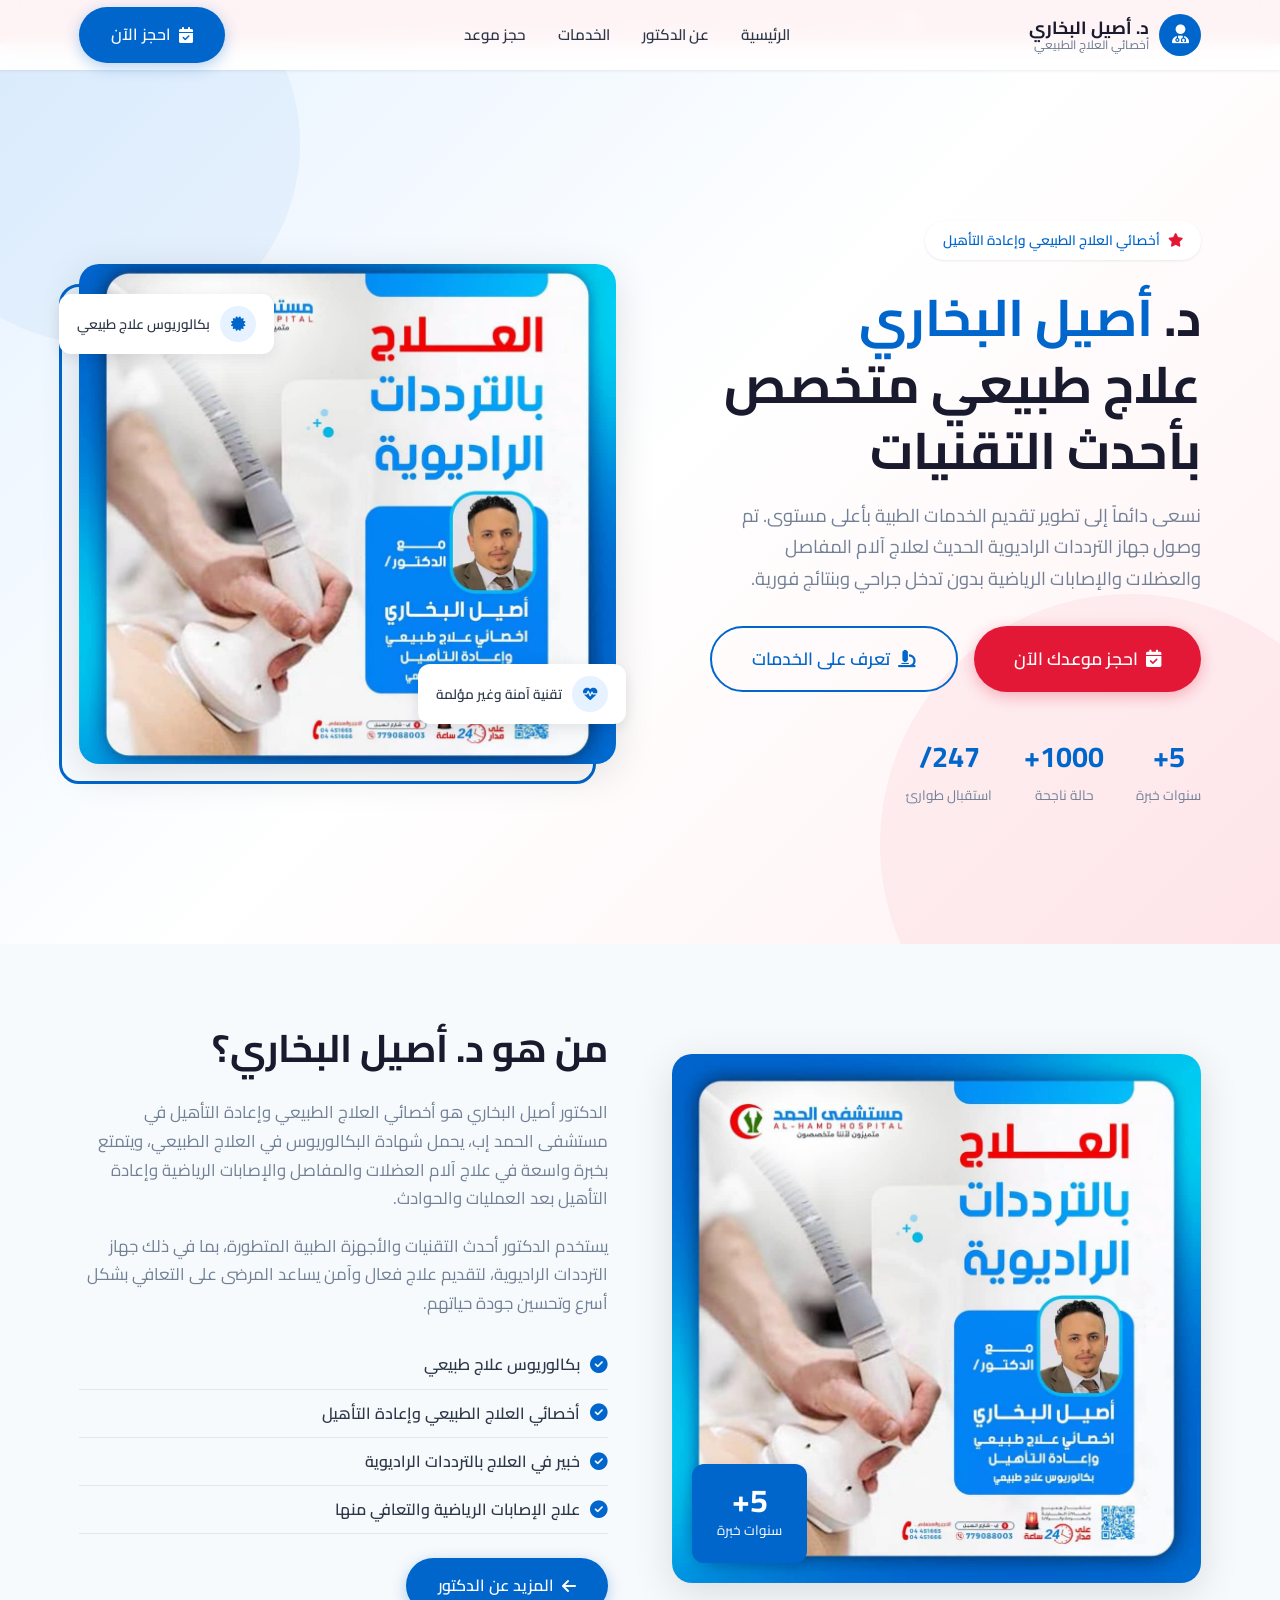
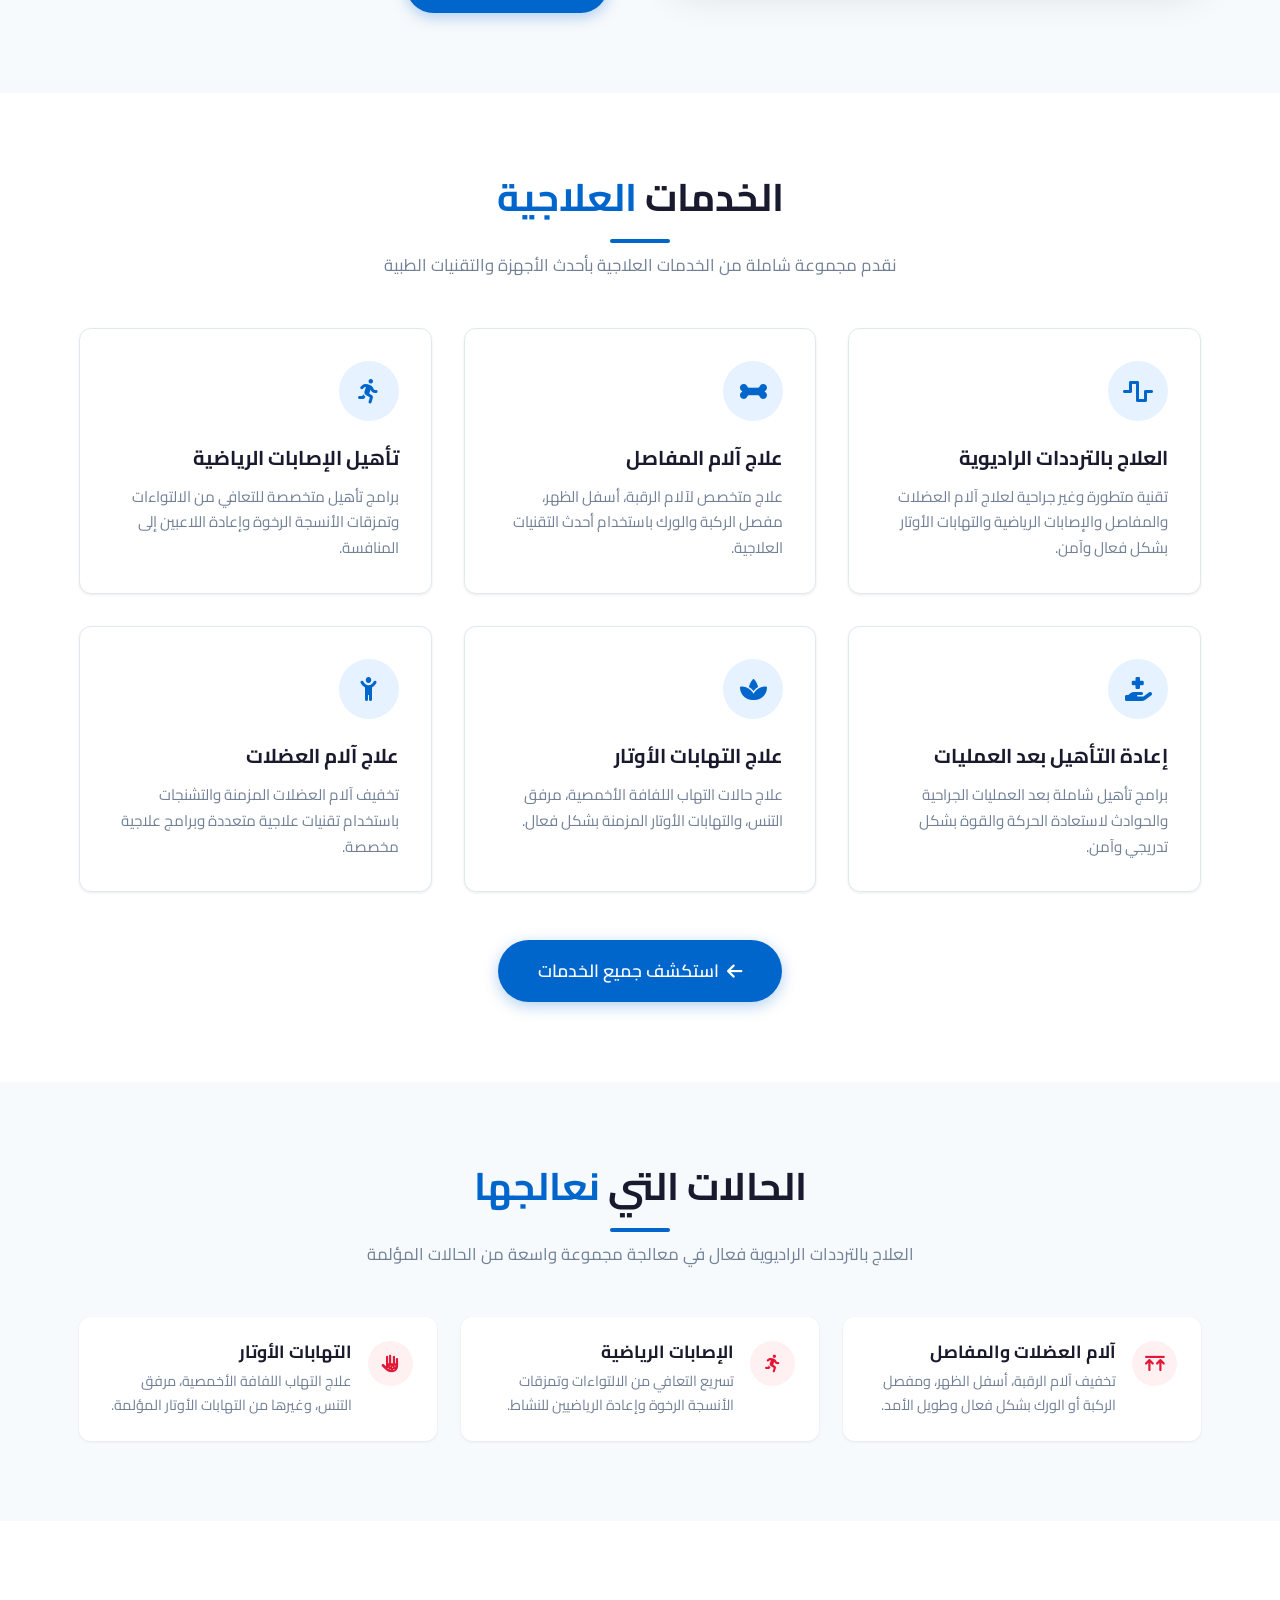
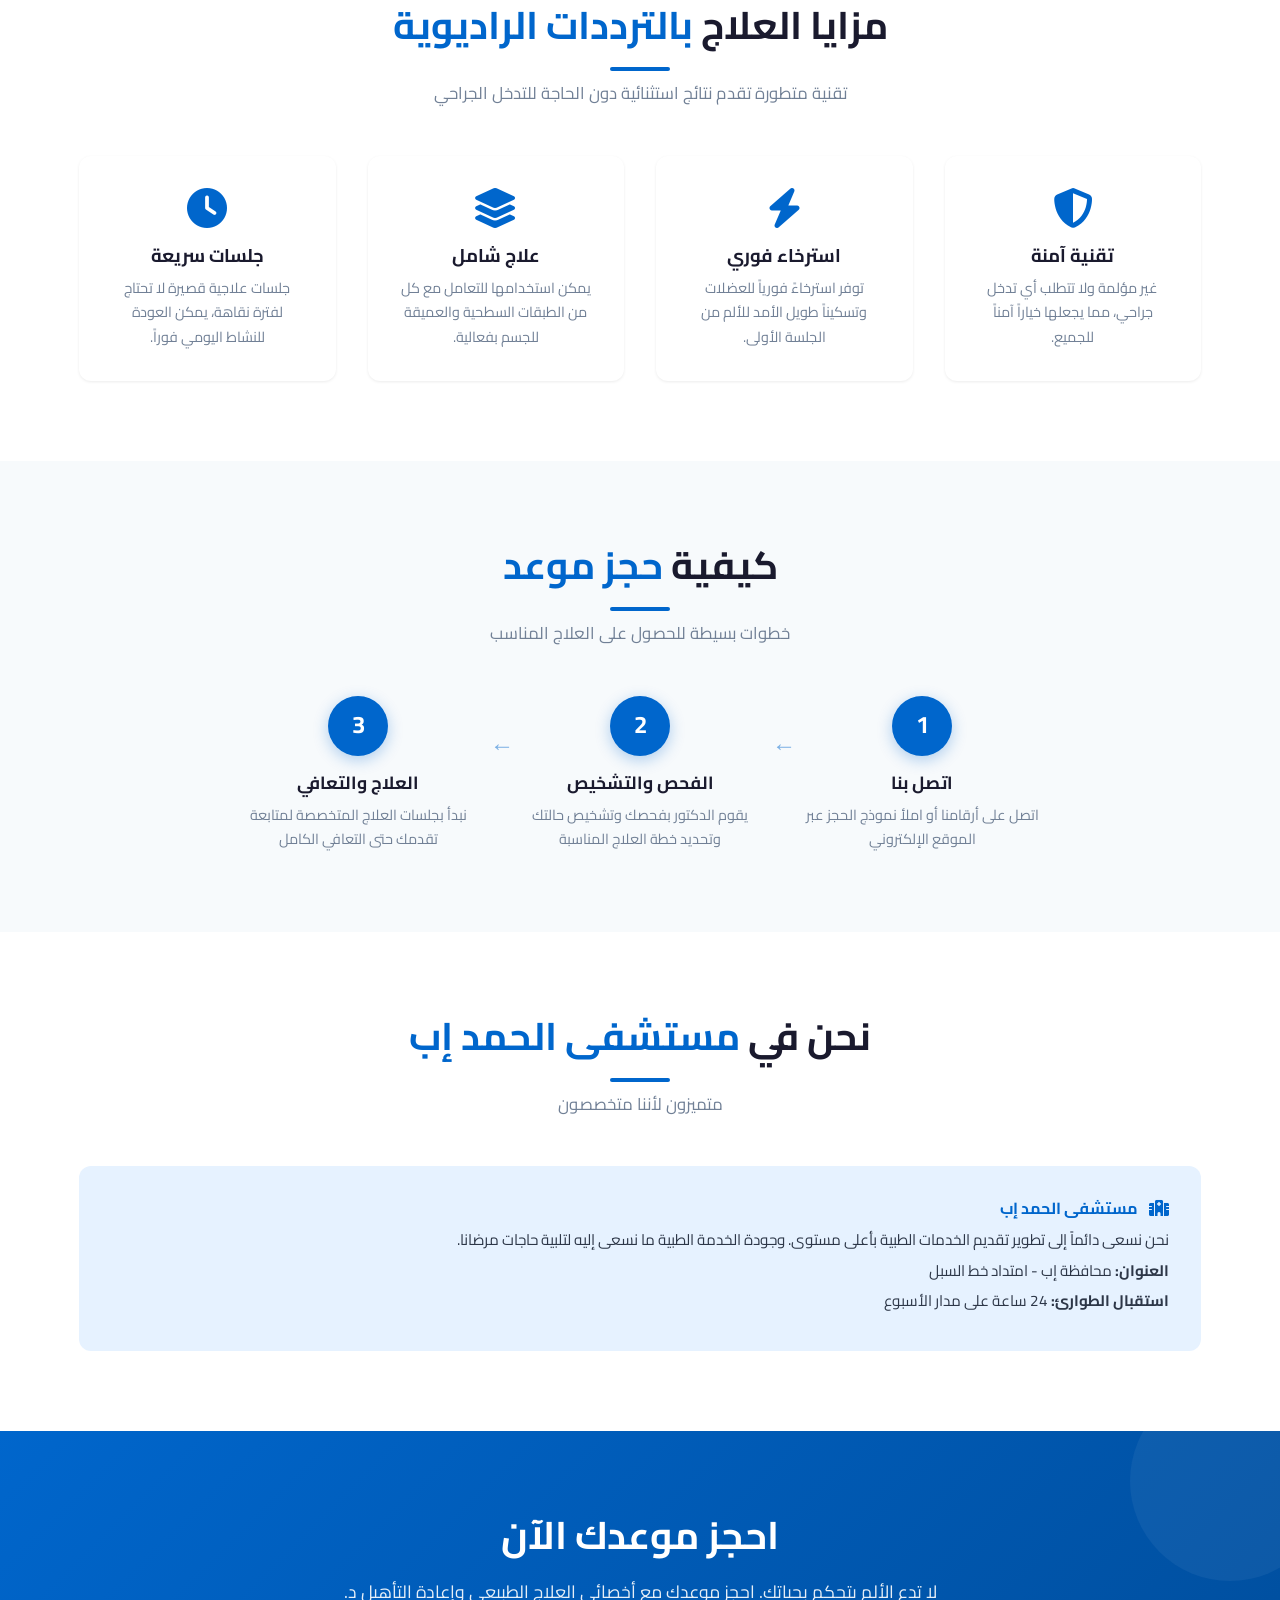
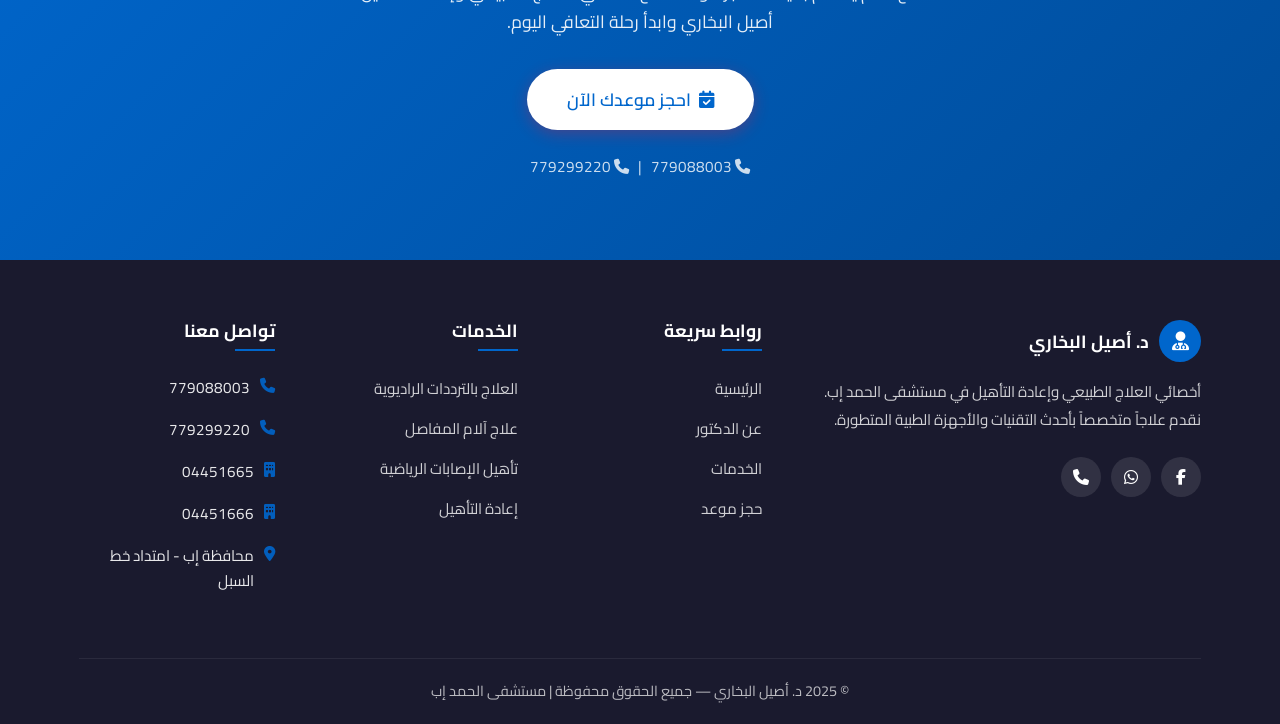
==== index.html @ aea2ecc7 "Initial commit: Dr. Aseel Al-Bukhari physical therapy website" ====
<!DOCTYPE html>
<html lang="ar" dir="rtl">
<head>
  <meta charset="UTF-8">
  <meta name="viewport" content="width=device-width, initial-scale=1.0">
  <title>د. أصيل البخاري | أخصائي العلاج الطبيعي وإعادة التأهيل</title>
  <meta name="description" content="الدكتور أصيل البخاري - أخصائي العلاج الطبيعي وإعادة التأهيل في مستشفى الحمد إب. العلاج بالترددات الراديوية، آلام المفاصل، الإصابات الرياضية، إعادة التأهيل.">
  <link rel="preconnect" href="https://fonts.googleapis.com">
  <link rel="preconnect" href="https://fonts.gstatic.com" crossorigin>
  <link href="https://fonts.googleapis.com/css2?family=Cairo:wght@400;500;600;700;800&display=swap" rel="stylesheet">
  <link rel="stylesheet" href="https://cdnjs.cloudflare.com/ajax/libs/font-awesome/6.5.1/css/all.min.css">
  <link rel="stylesheet" href="css/style.css">
</head>
<body>

  <!-- Emergency Banner -->
  <div class="emergency-banner">
    <div class="container">
      <i class="fas fa-ambulance"></i>
      إستقبال الحالات الطارئة والحوادث وحالات الولادة على مدار 24 ساعة — مستشفى الحمد إب
    </div>
  </div>

  <!-- Header -->
  <header class="header" id="header">
    <div class="container">
      <a href="index.html" class="logo">
        <div class="logo-icon"><i class="fas fa-user-doctor"></i></div>
        <div class="logo-text">
          د. أصيل البخاري
          <small>أخصائي العلاج الطبيعي</small>
        </div>
      </a>
      <nav class="nav">
        <a href="index.html" class="active">الرئيسية</a>
        <a href="about.html">عن الدكتور</a>
        <a href="services.html">الخدمات</a>
        <a href="contact.html">حجز موعد</a>
      </nav>
      <a href="contact.html" class="btn btn-primary">
        <i class="fas fa-calendar-check"></i> احجز الآن
      </a>
      <button class="mobile-toggle" id="mobileToggle">
        <i class="fas fa-bars"></i>
      </button>
    </div>
  </header>

  <!-- Mobile Navigation -->
  <div class="mobile-overlay" id="mobileOverlay"></div>
  <nav class="mobile-nav" id="mobileNav">
    <a href="index.html" class="active">الرئيسية</a>
    <a href="about.html">عن الدكتور</a>
    <a href="services.html">الخدمات</a>
    <a href="contact.html">حجز موعد</a>
    <a href="contact.html" class="btn btn-primary">
      <i class="fas fa-calendar-check"></i> احجز موعدك
    </a>
  </nav>

  <!-- Hero Section -->
  <section class="hero" id="home">
    <div class="container">
      <div class="hero-content">
        <div class="hero-badge">
          <i class="fas fa-star"></i>
          أخصائي العلاج الطبيعي وإعادة التأهيل
        </div>
        <h1>
          د. <span>أصيل البخاري</span><br>
          علاج طبيعي متخصص بأحدث التقنيات
        </h1>
        <p class="hero-desc">
          نسعى دائماً إلى تطوير تقديم الخدمات الطبية بأعلى مستوى. تم وصول جهاز الترددات الراديوية الحديث 
          لعلاج آلام المفاصل والعضلات والإصابات الرياضية بدون تدخل جراحي وبنتائج فورية.
        </p>
        <div class="hero-btns">
          <a href="contact.html" class="btn btn-accent btn-lg">
            <i class="fas fa-calendar-check"></i> احجز موعدك الآن
          </a>
          <a href="services.html" class="btn btn-outline btn-lg">
            <i class="fas fa-microscope"></i> تعرف على الخدمات
          </a>
        </div>
        <div class="hero-stats">
          <div class="hero-stat">
            <strong>+5</strong>
            <span>سنوات خبرة</span>
          </div>
          <div class="hero-stat">
            <strong>1000+</strong>
            <span>حالة ناجحة</span>
          </div>
          <div class="hero-stat">
            <strong>24/7</strong>
            <span>استقبال طوارئ</span>
          </div>
        </div>
      </div>
      <div class="hero-image">
        <img src="images/hero.jpg" alt="د. أصيل البخاري - أخصائي العلاج الطبيعي">
        <div class="floating-card fc-1">
          <i class="fas fa-certificate"></i>
          <div>بكالوريوس علاج طبيعي</div>
        </div>
        <div class="floating-card fc-2">
<i class="fas fa-heart-pulse"></i>
          <div>تقنية آمنة وغير مؤلمة</div>
        </div>
      </div>
    </div>
  </section>

  <!-- About Preview -->
  <section class="section-alt" id="about">
    <div class="container">
      <div class="about-preview">
        <div class="about-img">
          <img src="images/hero.jpg" alt="د. أصيل البخاري">
          <div class="experience-badge">
            <strong>5+</strong>
            <span>سنوات خبرة</span>
          </div>
        </div>
        <div class="about-text">
          <h2>من هو <span>د. أصيل البخاري</span>؟</h2>
          <p>
            الدكتور أصيل البخاري هو أخصائي العلاج الطبيعي وإعادة التأهيل في مستشفى الحمد إب، 
            يحمل شهادة البكالوريوس في العلاج الطبيعي، ويتمتع بخبرة واسعة في علاج آلام العضلات والمفاصل 
            والإصابات الرياضية وإعادة التأهيل بعد العمليات والحوادث.
          </p>
          <p>
            يستخدم الدكتور أحدث التقنيات والأجهزة الطبية المتطورة، بما في ذلك جهاز الترددات الراديوية، 
            لتقديم علاج فعال وآمن يساعد المرضى على التعافي بشكل أسرع وتحسين جودة حياتهم.
          </p>
          <ul class="credentials-list">
            <li><i class="fas fa-check-circle"></i> بكالوريوس علاج طبيعي</li>
            <li><i class="fas fa-check-circle"></i> أخصائي العلاج الطبيعي وإعادة التأهيل</li>
            <li><i class="fas fa-check-circle"></i> خبير في العلاج بالترددات الراديوية</li>
            <li><i class="fas fa-check-circle"></i> علاج الإصابات الرياضية والتعافي منها</li>
          </ul>
          <a href="about.html" class="btn btn-primary" style="margin-top: 1.5rem;">
            <i class="fas fa-arrow-left"></i> المزيد عن الدكتور
          </a>
        </div>
      </div>
    </div>
  </section>

  <!-- Services Section -->
  <section id="services">
    <div class="container">
      <h2 class="section-title">الخدمات <span>العلاجية</span></h2>
      <p class="section-subtitle">نقدم مجموعة شاملة من الخدمات العلاجية بأحدث الأجهزة والتقنيات الطبية</p>
      
      <div class="services-grid">
        <div class="service-card fade-in">
          <div class="service-icon"><i class="fas fa-wave-square"></i></div>
          <h3>العلاج بالترددات الراديوية</h3>
          <p>تقنية متطورة وغير جراحية لعلاج آلام العضلات والمفاصل والإصابات الرياضية والتهابات الأوتار بشكل فعال وآمن.</p>
        </div>
        <div class="service-card fade-in">
          <div class="service-icon"><i class="fas fa-bone"></i></div>
          <h3>علاج آلام المفاصل</h3>
          <p>علاج متخصص لآلام الرقبة، أسفل الظهر، مفصل الركبة والورك باستخدام أحدث التقنيات العلاجية.</p>
        </div>
        <div class="service-card fade-in">
          <div class="service-icon"><i class="fas fa-person-running"></i></div>
          <h3>تأهيل الإصابات الرياضية</h3>
          <p>برامج تأهيل متخصصة للتعافي من الالتواءات وتمزقات الأنسجة الرخوة وإعادة اللاعبين إلى المنافسة.</p>
        </div>
        <div class="service-card fade-in">
          <div class="service-icon"><i class="fas fa-hand-holding-medical"></i></div>
          <h3>إعادة التأهيل بعد العمليات</h3>
          <p>برامج تأهيل شاملة بعد العمليات الجراحية والحوادث لاستعادة الحركة والقوة بشكل تدريجي وآمن.</p>
        </div>
        <div class="service-card fade-in">
          <div class="service-icon"><i class="fas fa-spa"></i></div>
          <h3>علاج التهابات الأوتار</h3>
          <p>علاج حالات التهاب اللفافة الأخمصية، مرفق التنس، والتهابات الأوتار المزمنة بشكل فعال.</p>
        </div>
        <div class="service-card fade-in">
          <div class="service-icon"><i class="fas fa-child-reaching"></i></div>
          <h3>علاج آلام العضلات</h3>
          <p>تخفيف آلام العضلات المزمنة والتشنجات باستخدام تقنيات علاجية متعددة وبرامج علاجية مخصصة.</p>
        </div>
      </div>
      
      <div style="text-align: center; margin-top: 3rem;">
        <a href="services.html" class="btn btn-primary btn-lg">
          <i class="fas fa-arrow-left"></i> استكشف جميع الخدمات
        </a>
      </div>
    </div>
  </section>

  <!-- Conditions Section -->
  <section class="section-alt" id="conditions">
    <div class="container">
      <h2 class="section-title">الحالات التي <span>نعالجها</span></h2>
      <p class="section-subtitle">العلاج بالترددات الراديوية فعال في معالجة مجموعة واسعة من الحالات المؤلمة</p>
      
      <div class="conditions-list">
        <div class="condition-item fade-in">
          <i class="fas fa-arrows-up-to-line"></i>
          <div>
            <h4>آلام العضلات والمفاصل</h4>
            <p>تخفيف آلام الرقبة، أسفل الظهر، ومفصل الركبة أو الورك بشكل فعال وطويل الأمد.</p>
          </div>
        </div>
        <div class="condition-item fade-in">
          <i class="fas fa-person-running"></i>
          <div>
            <h4>الإصابات الرياضية</h4>
            <p>تسريع التعافي من الالتواءات وتمزقات الأنسجة الرخوة وإعادة الرياضيين للنشاط.</p>
          </div>
        </div>
        <div class="condition-item fade-in">
          <i class="fas fa-hand-dots"></i>
          <div>
            <h4>التهابات الأوتار</h4>
            <p>علاج التهاب اللفافة الأخمصية، مرفق التنس، وغيرها من التهابات الأوتار المؤلمة.</p>
          </div>
        </div>
      </div>
    </div>
  </section>

  <!-- Advantages Section -->
  <section id="advantages">
    <div class="container">
      <h2 class="section-title">مزايا العلاج <span>بالترددات الراديوية</span></h2>
      <p class="section-subtitle">تقنية متطورة تقدم نتائج استثنائية دون الحاجة للتدخل الجراحي</p>
      
      <div class="advantages-grid">
        <div class="advantage-box fade-in">
          <i class="fas fa-shield-halved"></i>
          <h4>تقنية آمنة</h4>
          <p>غير مؤلمة ولا تتطلب أي تدخل جراحي، مما يجعلها خياراً آمناً للجميع.</p>
        </div>
        <div class="advantage-box fade-in">
          <i class="fas fa-bolt"></i>
          <h4>استرخاء فوري</h4>
          <p>توفر استرخاءً فورياً للعضلات وتسكيناً طويل الأمد للألم من الجلسة الأولى.</p>
        </div>
        <div class="advantage-box fade-in">
          <i class="fas fa-layer-group"></i>
          <h4>علاج شامل</h4>
          <p>يمكن استخدامها للتعامل مع كل من الطبقات السطحية والعميقة للجسم بفعالية.</p>
        </div>
        <div class="advantage-box fade-in">
          <i class="fas fa-clock"></i>
          <h4>جلسات سريعة</h4>
          <p>جلسات علاجية قصيرة لا تحتاج لفترة نقاهة، يمكن العودة للنشاط اليومي فوراً.</p>
        </div>
      </div>
    </div>
  </section>

  <!-- How It Works -->
  <section class="section-alt" id="steps">
    <div class="container">
      <h2 class="section-title">كيفية <span>حجز موعد</span></h2>
      <p class="section-subtitle">خطوات بسيطة للحصول على العلاج المناسب</p>
      
      <div class="steps">
        <div class="step fade-in">
          <div class="step-num">1</div>
          <h4>اتصل بنا</h4>
          <p>اتصل على أرقامنا أو املأ نموذج الحجز عبر الموقع الإلكتروني</p>
        </div>
        <div class="step fade-in">
          <div class="step-num">2</div>
          <h4>الفحص والتشخيص</h4>
          <p>يقوم الدكتور بفحصك وتشخيص حالتك وتحديد خطة العلاج المناسبة</p>
        </div>
        <div class="step fade-in">
          <div class="step-num">3</div>
          <h4>العلاج والتعافي</h4>
          <p>نبدأ بجلسات العلاج المتخصصة لمتابعة تقدمك حتى التعافي الكامل</p>
        </div>
      </div>
    </div>
  </section>

  <!-- Hospital Info -->
  <section id="hospital">
    <div class="container">
      <h2 class="section-title">نحن في <span>مستشفى الحمد إب</span></h2>
      <p class="section-subtitle">متميزون لأننا متخصصون</p>
      
      <div class="hospital-info fade-in">
        <div class="hospital-info-content">
          <h4><i class="fas fa-hospital" style="color: var(--primary); margin-left: 8px;"></i> مستشفى الحمد إب</h4>
          <p>نحن نسعى دائماً إلى تطوير تقديم الخدمات الطبية بأعلى مستوى. وجودة الخدمة الطبية ما نسعى إليه لتلبية حاجات مرضانا.</p>
          <p><strong>العنوان:</strong> محافظة إب - امتداد خط السبل</p>
          <p><strong>استقبال الطوارئ:</strong> 24 ساعة على مدار الأسبوع</p>
        </div>
      </div>
    </div>
  </section>

  <!-- CTA Section -->
  <section class="cta-section" id="cta">
    <div class="container">
      <h2>احجز موعدك الآن</h2>
      <p>لا تدع الألم يتحكم بحياتك. احجز موعدك مع أخصائي العلاج الطبيعي وإعادة التأهيل د. أصيل البخاري وابدأ رحلة التعافي اليوم.</p>
      <a href="contact.html" class="btn btn-accent btn-lg">
        <i class="fas fa-calendar-check"></i> احجز موعدك الآن
      </a>
      <div style="margin-top: 1.5rem; font-size: 0.95rem; opacity: 0.8;">
        <i class="fas fa-phone"></i> 779088003 &nbsp; | &nbsp; <i class="fas fa-phone"></i> 779299220
      </div>
    </div>
  </section>

  <!-- Footer -->
  <footer class="footer">
    <div class="container">
      <div class="footer-grid">
        <div class="footer-brand">
          <a href="index.html" class="logo">
            <div class="logo-icon"><i class="fas fa-user-doctor"></i></div>
            <div class="logo-text">د. أصيل البخاري</div>
          </a>
          <p>أخصائي العلاج الطبيعي وإعادة التأهيل في مستشفى الحمد إب. نقدم علاجاً متخصصاً بأحدث التقنيات والأجهزة الطبية المتطورة.</p>
          <div class="footer-social">
            <a href="https://www.facebook.com/share/17ngmz7hPu/" target="_blank" aria-label="Facebook"><i class="fab fa-facebook-f"></i></a>
            <a href="https://wa.me/967779088003" target="_blank" aria-label="WhatsApp"><i class="fab fa-whatsapp"></i></a>
            <a href="tel:+967779088003" aria-label="Phone"><i class="fas fa-phone"></i></a>
          </div>
        </div>
        <div class="footer-links">
          <h4>روابط سريعة</h4>
          <ul>
            <li><a href="index.html">الرئيسية</a></li>
            <li><a href="about.html">عن الدكتور</a></li>
            <li><a href="services.html">الخدمات</a></li>
            <li><a href="contact.html">حجز موعد</a></li>
          </ul>
        </div>
        <div class="footer-links">
          <h4>الخدمات</h4>
          <ul>
            <li><a href="services.html">العلاج بالترددات الراديوية</a></li>
            <li><a href="services.html">علاج آلام المفاصل</a></li>
            <li><a href="services.html">تأهيل الإصابات الرياضية</a></li>
            <li><a href="services.html">إعادة التأهيل</a></li>
          </ul>
        </div>
        <div class="footer-contact">
          <h4>تواصل معنا</h4>
          <ul>
            <li><i class="fas fa-phone"></i> 779088003</li>
            <li><i class="fas fa-phone"></i> 779299220</li>
            <li><i class="fas fa-building"></i> 04451665</li>
            <li><i class="fas fa-building"></i> 04451666</li>
            <li><i class="fas fa-location-dot"></i> محافظة إب - امتداد خط السبل</li>
          </ul>
        </div>
      </div>
      <div class="footer-bottom">
        <p>© 2025 د. أصيل البخاري — جميع الحقوق محفوظة | مستشفى الحمد إب</p>
      </div>
    </div>
  </footer>

  <button class="back-to-top" id="backToTop" aria-label="Back to top">
    <i class="fas fa-arrow-up"></i>
  </button>

  <script src="js/main.js"></script>
</body>
</html>
---- css/style.css ----
/* ============================================
   Dr. Aseel Al-Bukhari - Physical Therapy Specialist
   Professional Personal Website Stylesheet
   RTL Arabic Layout | Modern Medical Design
   ============================================ */

/* ---- CSS Variables ---- */
:root {
  --primary: #0066CC;
  --primary-dark: #004C99;
  --primary-light: #E6F2FF;
  --accent: #E31837;
  --accent-light: #FFF0F2;
  --dark: #1A1A2E;
  --text: #2D3748;
  --text-light: #718096;
  --bg: #FFFFFF;
  --bg-alt: #F7FAFC;
  --border: #E2E8F0;
  --shadow-sm: 0 1px 3px rgba(0,0,0,0.08);
  --shadow: 0 4px 15px rgba(0,0,0,0.1);
  --shadow-lg: 0 10px 40px rgba(0,0,0,0.12);
  --radius: 12px;
  --radius-lg: 20px;
  --transition: all 0.3s ease;
}

/* ---- Reset & Base ---- */
*, *::before, *::after {
  margin: 0;
  padding: 0;
  box-sizing: border-box;
}

html {
  scroll-behavior: smooth;
  font-size: 16px;
}

body {
  font-family: 'Cairo', 'Tajawal', sans-serif;
  direction: rtl;
  text-align: right;
  color: var(--text);
  background: var(--bg);
  line-height: 1.7;
  overflow-x: hidden;
}

a {
  text-decoration: none;
  color: inherit;
  transition: var(--transition);
}

ul {
  list-style: none;
}

img {
  max-width: 100%;
  height: auto;
  display: block;
}

.container {
  width: 90%;
  max-width: 1200px;
  margin: 0 auto;
  padding: 0 15px;
}

/* ---- Typography ---- */
h1, h2, h3, h4 {
  font-weight: 700;
  line-height: 1.3;
  color: var(--dark);
}

h1 { font-size: clamp(2rem, 5vw, 3.2rem); }
h2 { font-size: clamp(1.5rem, 4vw, 2.4rem); }
h3 { font-size: clamp(1.2rem, 3vw, 1.6rem); }

.section-title {
  text-align: center;
  margin-bottom: 3rem;
  position: relative;
}

.section-title::after {
  content: '';
  display: block;
  width: 60px;
  height: 4px;
  background: var(--primary);
  margin: 1rem auto 0;
  border-radius: 2px;
}

.section-title span {
  color: var(--primary);
}

.section-subtitle {
  text-align: center;
  color: var(--text-light);
  margin-top: -2.5rem;
  margin-bottom: 3rem;
  font-size: 1.05rem;
}

/* ---- Buttons ---- */
.btn {
  display: inline-flex;
  align-items: center;
  justify-content: center;
  gap: 8px;
  padding: 14px 32px;
  border-radius: 50px;
  font-weight: 600;
  font-size: 1rem;
  font-family: inherit;
  cursor: pointer;
  border: none;
  transition: var(--transition);
  text-align: center;
}

.btn-primary {
  background: var(--primary);
  color: white;
  box-shadow: 0 4px 15px rgba(0,102,204,0.3);
}

.btn-primary:hover {
  background: var(--primary-dark);
  transform: translateY(-2px);
  box-shadow: 0 6px 20px rgba(0,102,204,0.4);
}

.btn-accent {
  background: var(--accent);
  color: white;
  box-shadow: 0 4px 15px rgba(227,24,55,0.3);
}

.btn-accent:hover {
  background: #c11230;
  transform: translateY(-2px);
  box-shadow: 0 6px 20px rgba(227,24,55,0.4);
}

.btn-outline {
  background: transparent;
  color: var(--primary);
  border: 2px solid var(--primary);
}

.btn-outline:hover {
  background: var(--primary);
  color: white;
}

.btn-lg {
  padding: 16px 40px;
  font-size: 1.1rem;
}

/* ---- Header ---- */
.header {
  position: fixed;
  top: 0;
  left: 0;
  right: 0;
  z-index: 1000;
  background: rgba(255,255,255,0.95);
  backdrop-filter: blur(10px);
  box-shadow: var(--shadow-sm);
  transition: var(--transition);
}

.header.scrolled {
  box-shadow: var(--shadow);
}

.header .container {
  display: flex;
  align-items: center;
  justify-content: space-between;
  height: 70px;
}

.logo {
  display: flex;
  align-items: center;
  gap: 10px;
  font-weight: 700;
  font-size: 1.1rem;
  color: var(--dark);
}

.logo-icon {
  width: 42px;
  height: 42px;
  background: var(--primary);
  border-radius: 50%;
  display: flex;
  align-items: center;
  justify-content: center;
  color: white;
  font-size: 1.2rem;
  flex-shrink: 0;
}

.logo-text {
  line-height: 1.2;
}

.logo-text small {
  display: block;
  font-size: 0.75rem;
  color: var(--text-light);
  font-weight: 500;
}

.nav {
  display: flex;
  align-items: center;
  gap: 2rem;
}

.nav a {
  font-weight: 600;
  font-size: 0.95rem;
  color: var(--text);
  position: relative;
  padding: 5px 0;
}

.nav a::after {
  content: '';
  position: absolute;
  bottom: 0;
  right: 0;
  width: 0;
  height: 2px;
  background: var(--primary);
  transition: var(--transition);
}

.nav a:hover,
.nav a.active {
  color: var(--primary);
}

.nav a:hover::after,
.nav a.active::after {
  width: 100%;
}

.nav .btn {
  padding: 10px 24px;
  font-size: 0.9rem;
}

.mobile-toggle {
  display: none;
  background: none;
  border: none;
  font-size: 1.5rem;
  color: var(--dark);
  cursor: pointer;
}

/* ---- Hero Section ---- */
.hero {
  min-height: 100vh;
  display: flex;
  align-items: center;
  padding: 100px 0 60px;
  background: linear-gradient(135deg, var(--primary-light) 0%, var(--bg) 50%, var(--accent-light) 100%);
  position: relative;
  overflow: hidden;
}

.hero::before {
  content: '';
  position: absolute;
  top: -100px;
  left: -100px;
  width: 400px;
  height: 400px;
  background: var(--primary);
  opacity: 0.05;
  border-radius: 50%;
}

.hero::after {
  content: '';
  position: absolute;
  bottom: -150px;
  right: -100px;
  width: 500px;
  height: 500px;
  background: var(--accent);
  opacity: 0.05;
  border-radius: 50%;
}

.hero .container {
  display: grid;
  grid-template-columns: 1fr 1fr;
  gap: 3rem;
  align-items: center;
  position: relative;
  z-index: 1;
}

.hero-content {
  animation: fadeInRight 1s ease;
}

.hero-badge {
  display: inline-flex;
  align-items: center;
  gap: 8px;
  background: white;
  padding: 8px 18px;
  border-radius: 50px;
  font-size: 0.85rem;
  font-weight: 600;
  color: var(--primary);
  box-shadow: var(--shadow-sm);
  margin-bottom: 1.5rem;
}

.hero-badge i {
  color: var(--accent);
}

.hero h1 {
  margin-bottom: 1rem;
  color: var(--dark);
}

.hero h1 span {
  color: var(--primary);
}

.hero-desc {
  font-size: 1.15rem;
  color: var(--text-light);
  margin-bottom: 2rem;
  max-width: 90%;
}

.hero-btns {
  display: flex;
  gap: 1rem;
  flex-wrap: wrap;
}

.hero-stats {
  display: flex;
  gap: 2rem;
  margin-top: 2.5rem;
}

.hero-stat {
  text-align: center;
}

.hero-stat strong {
  display: block;
  font-size: 1.8rem;
  color: var(--primary);
  font-weight: 700;
}

.hero-stat span {
  font-size: 0.85rem;
  color: var(--text-light);
}

.hero-image {
  position: relative;
  animation: fadeInLeft 1s ease 0.3s both;
}

.hero-image img {
  border-radius: var(--radius-lg);
  box-shadow: var(--shadow-lg);
  width: 100%;
  object-fit: cover;
  max-height: 500px;
}

.hero-image::before {
  content: '';
  position: absolute;
  top: 20px;
  right: 20px;
  width: 100%;
  height: 100%;
  border: 3px solid var(--primary);
  border-radius: var(--radius-lg);
  z-index: -1;
}

.floating-card {
  position: absolute;
  background: white;
  padding: 12px 18px;
  border-radius: var(--radius);
  box-shadow: var(--shadow);
  display: flex;
  align-items: center;
  gap: 10px;
  font-size: 0.85rem;
  font-weight: 600;
}

.floating-card.fc-1 {
  top: 30px;
  left: -20px;
  animation: float 3s ease-in-out infinite;
}

.floating-card.fc-2 {
  bottom: 40px;
  right: -10px;
  animation: float 3s ease-in-out infinite 1s;
}

.floating-card i {
  width: 36px;
  height: 36px;
  background: var(--primary-light);
  border-radius: 50%;
  display: flex;
  align-items: center;
  justify-content: center;
  color: var(--primary);
  font-size: 0.9rem;
}

/* ---- Sections ---- */
section {
  padding: 80px 0;
}

.section-alt {
  background: var(--bg-alt);
}

/* ---- About Preview ---- */
.about-preview {
  display: grid;
  grid-template-columns: 1fr 1fr;
  gap: 4rem;
  align-items: center;
}

.about-img {
  position: relative;
}

.about-img img {
  border-radius: var(--radius-lg);
  box-shadow: var(--shadow-lg);
}

.experience-badge {
  position: absolute;
  bottom: 20px;
  left: 20px;
  background: var(--primary);
  color: white;
  padding: 20px 25px;
  border-radius: var(--radius);
  text-align: center;
  box-shadow: var(--shadow);
}

.experience-badge strong {
  display: block;
  font-size: 2rem;
  line-height: 1;
}

.experience-badge span {
  font-size: 0.85rem;
}

.about-text h2 {
  margin-bottom: 1.5rem;
}

.about-text p {
  color: var(--text-light);
  margin-bottom: 1.2rem;
  font-size: 1.05rem;
}

.credentials-list {
  margin-top: 1.5rem;
}

.credentials-list li {
  display: flex;
  align-items: center;
  gap: 10px;
  padding: 10px 0;
  border-bottom: 1px solid var(--border);
  font-weight: 600;
}

.credentials-list li i {
  color: var(--primary);
  font-size: 1.1rem;
}

/* ---- Services Cards ---- */
.services-grid {
  display: grid;
  grid-template-columns: repeat(auto-fit, minmax(300px, 1fr));
  gap: 2rem;
}

.service-card {
  background: white;
  border-radius: var(--radius);
  padding: 2rem;
  box-shadow: var(--shadow-sm);
  transition: var(--transition);
  border: 1px solid var(--border);
}

.service-card:hover {
  transform: translateY(-8px);
  box-shadow: var(--shadow-lg);
  border-color: var(--primary-light);
}

.service-icon {
  width: 60px;
  height: 60px;
  background: var(--primary-light);
  border-radius: 50%;
  display: flex;
  align-items: center;
  justify-content: center;
  color: var(--primary);
  font-size: 1.5rem;
  margin-bottom: 1.5rem;
  transition: var(--transition);
}

.service-card:hover .service-icon {
  background: var(--primary);
  color: white;
  transform: rotateY(360deg);
}

.service-card h3 {
  margin-bottom: 0.8rem;
  font-size: 1.25rem;
}

.service-card p {
  color: var(--text-light);
  font-size: 0.95rem;
}

/* ---- Conditions Section ---- */
.conditions-list {
  display: grid;
  grid-template-columns: repeat(auto-fit, minmax(280px, 1fr));
  gap: 1.5rem;
}

.condition-item {
  display: flex;
  align-items: flex-start;
  gap: 1rem;
  background: white;
  padding: 1.5rem;
  border-radius: var(--radius);
  box-shadow: var(--shadow-sm);
  transition: var(--transition);
}

.condition-item:hover {
  box-shadow: var(--shadow);
  transform: translateX(-5px);
}

.condition-item i {
  width: 45px;
  height: 45px;
  background: var(--accent-light);
  color: var(--accent);
  border-radius: 50%;
  display: flex;
  align-items: center;
  justify-content: center;
  font-size: 1.1rem;
  flex-shrink: 0;
}

.condition-item h4 {
  font-size: 1.1rem;
  margin-bottom: 0.3rem;
}

.condition-item p {
  font-size: 0.9rem;
  color: var(--text-light);
}

/* ---- Advantages ---- */
.advantages-grid {
  display: grid;
  grid-template-columns: repeat(auto-fit, minmax(250px, 1fr));
  gap: 2rem;
}

.advantage-box {
  background: white;
  padding: 2rem;
  border-radius: var(--radius);
  text-align: center;
  box-shadow: var(--shadow-sm);
  transition: var(--transition);
  position: relative;
  overflow: hidden;
}

.advantage-box::before {
  content: '';
  position: absolute;
  top: 0;
  left: 0;
  right: 0;
  height: 4px;
  background: var(--primary);
  transform: scaleX(0);
  transition: var(--transition);
}

.advantage-box:hover::before {
  transform: scaleX(1);
}

.advantage-box:hover {
  transform: translateY(-5px);
  box-shadow: var(--shadow);
}

.advantage-box i {
  font-size: 2.5rem;
  color: var(--primary);
  margin-bottom: 1rem;
  display: inline-block;
}

.advantage-box h4 {
  font-size: 1.15rem;
  margin-bottom: 0.5rem;
}

.advantage-box p {
  font-size: 0.9rem;
  color: var(--text-light);
}

/* ---- How It Works ---- */
.steps {
  display: flex;
  justify-content: center;
  gap: 2rem;
  flex-wrap: wrap;
}

.step {
  text-align: center;
  max-width: 250px;
  position: relative;
}

.step:not(:last-child)::after {
  content: '\2190';
  position: absolute;
  top: 30px;
  left: -25px;
  font-size: 1.5rem;
  color: var(--primary);
  opacity: 0.5;
}

.step-num {
  width: 60px;
  height: 60px;
  background: var(--primary);
  color: white;
  border-radius: 50%;
  display: flex;
  align-items: center;
  justify-content: center;
  font-size: 1.5rem;
  font-weight: 700;
  margin: 0 auto 1rem;
  box-shadow: 0 4px 15px rgba(0,102,204,0.3);
}

.step h4 {
  margin-bottom: 0.5rem;
  font-size: 1.1rem;
}

.step p {
  font-size: 0.9rem;
  color: var(--text-light);
}

/* ---- Testimonials ---- */
.testimonials-grid {
  display: grid;
  grid-template-columns: repeat(auto-fit, minmax(300px, 1fr));
  gap: 2rem;
}

.testimonial-card {
  background: white;
  padding: 2rem;
  border-radius: var(--radius);
  box-shadow: var(--shadow-sm);
  position: relative;
}

.testimonial-card::before {
  content: '\201D';
  position: absolute;
  top: 10px;
  right: 20px;
  font-size: 4rem;
  color: var(--primary);
  opacity: 0.15;
  font-family: serif;
  line-height: 1;
}

.testimonial-text {
  font-style: italic;
  color: var(--text);
  margin-bottom: 1.5rem;
  position: relative;
  z-index: 1;
}

.testimonial-author {
  display: flex;
  align-items: center;
  gap: 12px;
}

.testimonial-author img {
  width: 50px;
  height: 50px;
  border-radius: 50%;
  object-fit: cover;
  border: 2px solid var(--primary-light);
}

.testimonial-author strong {
  display: block;
  font-size: 0.95rem;
}

.testimonial-author span {
  font-size: 0.8rem;
  color: var(--text-light);
}

/* ---- CTA Section ---- */
.cta-section {
  background: linear-gradient(135deg, var(--primary) 0%, var(--primary-dark) 100%);
  color: white;
  text-align: center;
  padding: 80px 0;
  position: relative;
  overflow: hidden;
}

.cta-section::before {
  content: '';
  position: absolute;
  top: -50px;
  right: -50px;
  width: 200px;
  height: 200px;
  background: white;
  opacity: 0.05;
  border-radius: 50%;
}

.cta-section h2 {
  color: white;
  margin-bottom: 1rem;
}

.cta-section p {
  font-size: 1.1rem;
  opacity: 0.9;
  margin-bottom: 2rem;
  max-width: 600px;
  margin-left: auto;
  margin-right: auto;
}

.cta-section .btn-accent {
  background: white;
  color: var(--primary);
  font-size: 1.1rem;
}

.cta-section .btn-accent:hover {
  background: var(--accent-light);
  color: var(--accent);
}

/* ---- Contact Page ---- */
.contact-grid {
  display: grid;
  grid-template-columns: 1fr 1fr;
  gap: 3rem;
}

.contact-info-box {
  background: white;
  padding: 2rem;
  border-radius: var(--radius);
  box-shadow: var(--shadow-sm);
  margin-bottom: 1.5rem;
  transition: var(--transition);
}

.contact-info-box:hover {
  box-shadow: var(--shadow);
  transform: translateX(-5px);
}

.contact-info-box i {
  width: 50px;
  height: 50px;
  background: var(--primary-light);
  color: var(--primary);
  border-radius: 50%;
  display: flex;
  align-items: center;
  justify-content: center;
  font-size: 1.2rem;
  margin-bottom: 1rem;
}

.contact-info-box h4 {
  font-size: 1.1rem;
  margin-bottom: 0.5rem;
}

.contact-info-box p,
.contact-info-box a {
  color: var(--text-light);
  font-size: 0.95rem;
}

.contact-info-box a:hover {
  color: var(--primary);
}

.contact-form {
  background: white;
  padding: 2.5rem;
  border-radius: var(--radius-lg);
  box-shadow: var(--shadow);
}

.form-group {
  margin-bottom: 1.5rem;
}

.form-group label {
  display: block;
  margin-bottom: 0.5rem;
  font-weight: 600;
  font-size: 0.95rem;
}

.form-group input,
.form-group textarea,
.form-group select {
  width: 100%;
  padding: 14px 18px;
  border: 2px solid var(--border);
  border-radius: var(--radius);
  font-family: inherit;
  font-size: 1rem;
  transition: var(--transition);
  background: var(--bg-alt);
}

.form-group input:focus,
.form-group textarea:focus,
.form-group select:focus {
  outline: none;
  border-color: var(--primary);
  background: white;
}

.form-group textarea {
  min-height: 120px;
  resize: vertical;
}

.form-row {
  display: grid;
  grid-template-columns: 1fr 1fr;
  gap: 1rem;
}

/* ---- Footer ---- */
.footer {
  background: var(--dark);
  color: white;
  padding: 60px 0 0;
}

.footer-grid {
  display: grid;
  grid-template-columns: 2fr 1fr 1fr 1fr;
  gap: 3rem;
  margin-bottom: 3rem;
}

.footer-brand .logo {
  color: white;
  margin-bottom: 1rem;
}

.footer-brand .logo-icon {
  background: var(--primary);
}

.footer-brand p {
  opacity: 0.8;
  font-size: 0.95rem;
  line-height: 1.8;
}

.footer-social {
  display: flex;
  gap: 10px;
  margin-top: 1.5rem;
}

.footer-social a {
  width: 40px;
  height: 40px;
  background: rgba(255,255,255,0.1);
  border-radius: 50%;
  display: flex;
  align-items: center;
  justify-content: center;
  font-size: 1rem;
  transition: var(--transition);
}

.footer-social a:hover {
  background: var(--primary);
  transform: translateY(-3px);
}

.footer h4 {
  color: white;
  font-size: 1.1rem;
  margin-bottom: 1.5rem;
  position: relative;
  padding-bottom: 0.5rem;
}

.footer h4::after {
  content: '';
  position: absolute;
  bottom: 0;
  right: 0;
  width: 40px;
  height: 2px;
  background: var(--primary);
}

.footer-links li {
  margin-bottom: 0.8rem;
}

.footer-links a {
  opacity: 0.8;
  font-size: 0.95rem;
  transition: var(--transition);
}

.footer-links a:hover {
  opacity: 1;
  color: var(--primary);
  padding-right: 5px;
}

.footer-contact li {
  display: flex;
  align-items: flex-start;
  gap: 10px;
  margin-bottom: 1rem;
  font-size: 0.95rem;
  opacity: 0.9;
}

.footer-contact li i {
  color: var(--primary);
  margin-top: 3px;
}

.footer-bottom {
  border-top: 1px solid rgba(255,255,255,0.1);
  padding: 20px 0;
  text-align: center;
  font-size: 0.9rem;
  opacity: 0.7;
}

/* ---- Animations ---- */
@keyframes fadeInRight {
  from { opacity: 0; transform: translateX(50px); }
  to { opacity: 1; transform: translateX(0); }
}

@keyframes fadeInLeft {
  from { opacity: 0; transform: translateX(-50px); }
  to { opacity: 1; transform: translateX(0); }
}

@keyframes fadeInUp {
  from { opacity: 0; transform: translateY(30px); }
  to { opacity: 1; transform: translateY(0); }
}

@keyframes float {
  0%, 100% { transform: translateY(0); }
  50% { transform: translateY(-10px); }
}

.fade-in {
  opacity: 0;
  transform: translateY(30px);
  transition: opacity 0.6s ease, transform 0.6s ease;
}

.fade-in.visible {
  opacity: 1;
  transform: translateY(0);
}

/* ---- Mobile Menu ---- */
.mobile-nav {
  position: fixed;
  top: 0;
  right: -100%;
  width: 80%;
  max-width: 300px;
  height: 100vh;
  background: white;
  z-index: 1001;
  padding: 80px 30px 30px;
  box-shadow: -5px 0 30px rgba(0,0,0,0.1);
  transition: right 0.3s ease;
}

.mobile-nav.active {
  right: 0;
}

.mobile-nav a {
  display: block;
  padding: 15px 0;
  font-size: 1.1rem;
  font-weight: 600;
  border-bottom: 1px solid var(--border);
  color: var(--text);
}

.mobile-nav a:hover,
.mobile-nav a.active {
  color: var(--primary);
}

.mobile-nav .btn {
  margin-top: 20px;
  width: 100%;
}

.mobile-overlay {
  position: fixed;
  top: 0;
  left: 0;
  width: 100%;
  height: 100%;
  background: rgba(0,0,0,0.5);
  z-index: 1000;
  opacity: 0;
  visibility: hidden;
  transition: var(--transition);
}

.mobile-overlay.active {
  opacity: 1;
  visibility: visible;
}

/* ---- Back to Top ---- */
.back-to-top {
  position: fixed;
  bottom: 30px;
  left: 30px;
  width: 45px;
  height: 45px;
  background: var(--primary);
  color: white;
  border-radius: 50%;
  display: flex;
  align-items: center;
  justify-content: center;
  font-size: 1.1rem;
  cursor: pointer;
  opacity: 0;
  visibility: hidden;
  transition: var(--transition);
  z-index: 999;
  border: none;
  box-shadow: var(--shadow);
}

.back-to-top.visible {
  opacity: 1;
  visibility: visible;
}

.back-to-top:hover {
  background: var(--primary-dark);
  transform: translateY(-3px);
}

/* ---- Emergency Banner ---- */
.emergency-banner {
  background: var(--accent);
  color: white;
  padding: 10px 0;
  font-size: 0.9rem;
  font-weight: 600;
  text-align: center;
}

.emergency-banner i {
  margin-left: 8px;
  animation: pulse 2s infinite;
}

@keyframes pulse {
  0%, 100% { opacity: 1; }
  50% { opacity: 0.5; }
}

/* ---- Doctor Profile Page ---- */
.doctor-profile {
  display: grid;
  grid-template-columns: 1fr 2fr;
  gap: 3rem;
  align-items: start;
}

.doctor-sidebar {
  text-align: center;
}

.doctor-sidebar img {
  width: 100%;
  max-width: 300px;
  border-radius: var(--radius-lg);
  box-shadow: var(--shadow-lg);
  margin: 0 auto 1.5rem;
  border: 4px solid var(--primary-light);
}

.doctor-sidebar h3 {
  margin-bottom: 0.5rem;
}

.doctor-sidebar .title {
  color: var(--primary);
  font-weight: 600;
  margin-bottom: 1rem;
}

.doctor-sidebar .badge {
  display: inline-block;
  background: var(--primary-light);
  color: var(--primary);
  padding: 6px 14px;
  border-radius: 50px;
  font-size: 0.85rem;
  font-weight: 600;
  margin-bottom: 1.5rem;
}

.doctor-sidebar .contact-quick a {
  display: flex;
  align-items: center;
  justify-content: center;
  gap: 8px;
  padding: 12px;
  background: var(--bg-alt);
  border-radius: var(--radius);
  margin-bottom: 0.5rem;
  font-weight: 600;
  font-size: 0.95rem;
}

.doctor-sidebar .contact-quick a:hover {
  background: var(--primary-light);
  color: var(--primary);
}

.doctor-sidebar .contact-quick i {
  color: var(--primary);
}

.doctor-details h2 {
  margin-bottom: 1.5rem;
}

.doctor-details h2 span {
  color: var(--primary);
}

.doctor-details p {
  margin-bottom: 1rem;
  color: var(--text-light);
  font-size: 1.05rem;
}

.info-cards {
  display: grid;
  grid-template-columns: repeat(2, 1fr);
  gap: 1.5rem;
  margin-top: 2rem;
}

.info-card {
  background: white;
  padding: 1.5rem;
  border-radius: var(--radius);
  box-shadow: var(--shadow-sm);
  border-right: 4px solid var(--primary);
}

.info-card h4 {
  font-size: 1rem;
  margin-bottom: 0.5rem;
  color: var(--primary);
}

.info-card p {
  font-size: 0.95rem;
  margin: 0;
}

/* ---- Gallery ---- */
.gallery-grid {
  display: grid;
  grid-template-columns: repeat(auto-fit, minmax(250px, 1fr));
  gap: 1rem;
}

.gallery-item {
  border-radius: var(--radius);
  overflow: hidden;
  box-shadow: var(--shadow-sm);
  transition: var(--transition);
  cursor: pointer;
}

.gallery-item:hover {
  transform: scale(1.02);
  box-shadow: var(--shadow-lg);
}

.gallery-item img {
  width: 100%;
  height: 220px;
  object-fit: cover;
}

/* ---- Hospital Info Box ---- */
.hospital-info {
  background: var(--primary-light);
  border-radius: var(--radius);
  padding: 2rem;
  margin-top: 2rem;
  display: flex;
  align-items: center;
  gap: 2rem;
  flex-wrap: wrap;
}

.hospital-info img {
  width: 80px;
  height: 80px;
  border-radius: 50%;
  object-fit: cover;
  border: 3px solid var(--primary);
}

.hospital-info-content h4 {
  color: var(--primary);
  margin-bottom: 0.5rem;
}

.hospital-info-content p {
  color: var(--text);
  font-size: 0.95rem;
  margin-bottom: 0.3rem;
}

/* ---- Page Header ---- */
.page-header {
  background: linear-gradient(135deg, var(--primary-light) 0%, var(--bg) 100%);
  padding: 140px 0 60px;
  text-align: center;
}

.page-header h1 {
  margin-bottom: 0.5rem;
}

.page-header p {
  color: var(--text-light);
  font-size: 1.1rem;
}

/* ---- Responsive ---- */
@media (max-width: 992px) {
  .hero .container,
  .about-preview,
  .contact-grid,
  .doctor-profile {
    grid-template-columns: 1fr;
  }
  
  .hero-image {
    order: -1;
  }
  
  .footer-grid {
    grid-template-columns: 1fr 1fr;
  }
  
  .info-cards {
    grid-template-columns: 1fr;
  }
  
  .step:not(:last-child)::after {
    display: none;
  }
  
  .steps {
    flex-direction: column;
    align-items: center;
  }
}

@media (max-width: 768px) {
  .nav {
    display: none;
  }
  
  .mobile-toggle {
    display: block;
  }
  
  .hero {
    padding: 100px 0 40px;
  }
  
  .hero-btns {
    justify-content: center;
  }
  
  .hero-stats {
    justify-content: center;
  }
  
  .hero-content {
    text-align: center;
  }
  
  .hero-desc {
    max-width: 100%;
  }
  
  .floating-card {
    display: none;
  }
  
  .footer-grid {
    grid-template-columns: 1fr;
    gap: 2rem;
  }
  
  .form-row {
    grid-template-columns: 1fr;
  }
  
  .hospital-info {
    flex-direction: column;
    text-align: center;
  }
  
  .about-img {
    order: -1;
  }
  
  .experience-badge {
    left: 50%;
    transform: translateX(-50%);
  }
  
  .doctor-sidebar {
    order: -1;
  }
  
  .doctor-sidebar img {
    max-width: 250px;
  }
}

@media (max-width: 480px) {
  .btn {
    padding: 12px 24px;
    font-size: 0.9rem;
  }
  
  .btn-lg {
    padding: 14px 28px;
  }
  
  .hero-stats {
    gap: 1rem;
  }
  
  .hero-stat strong {
    font-size: 1.4rem;
  }
  
  section {
    padding: 50px 0;
  }
  
  .contact-form {
    padding: 1.5rem;
  }
}
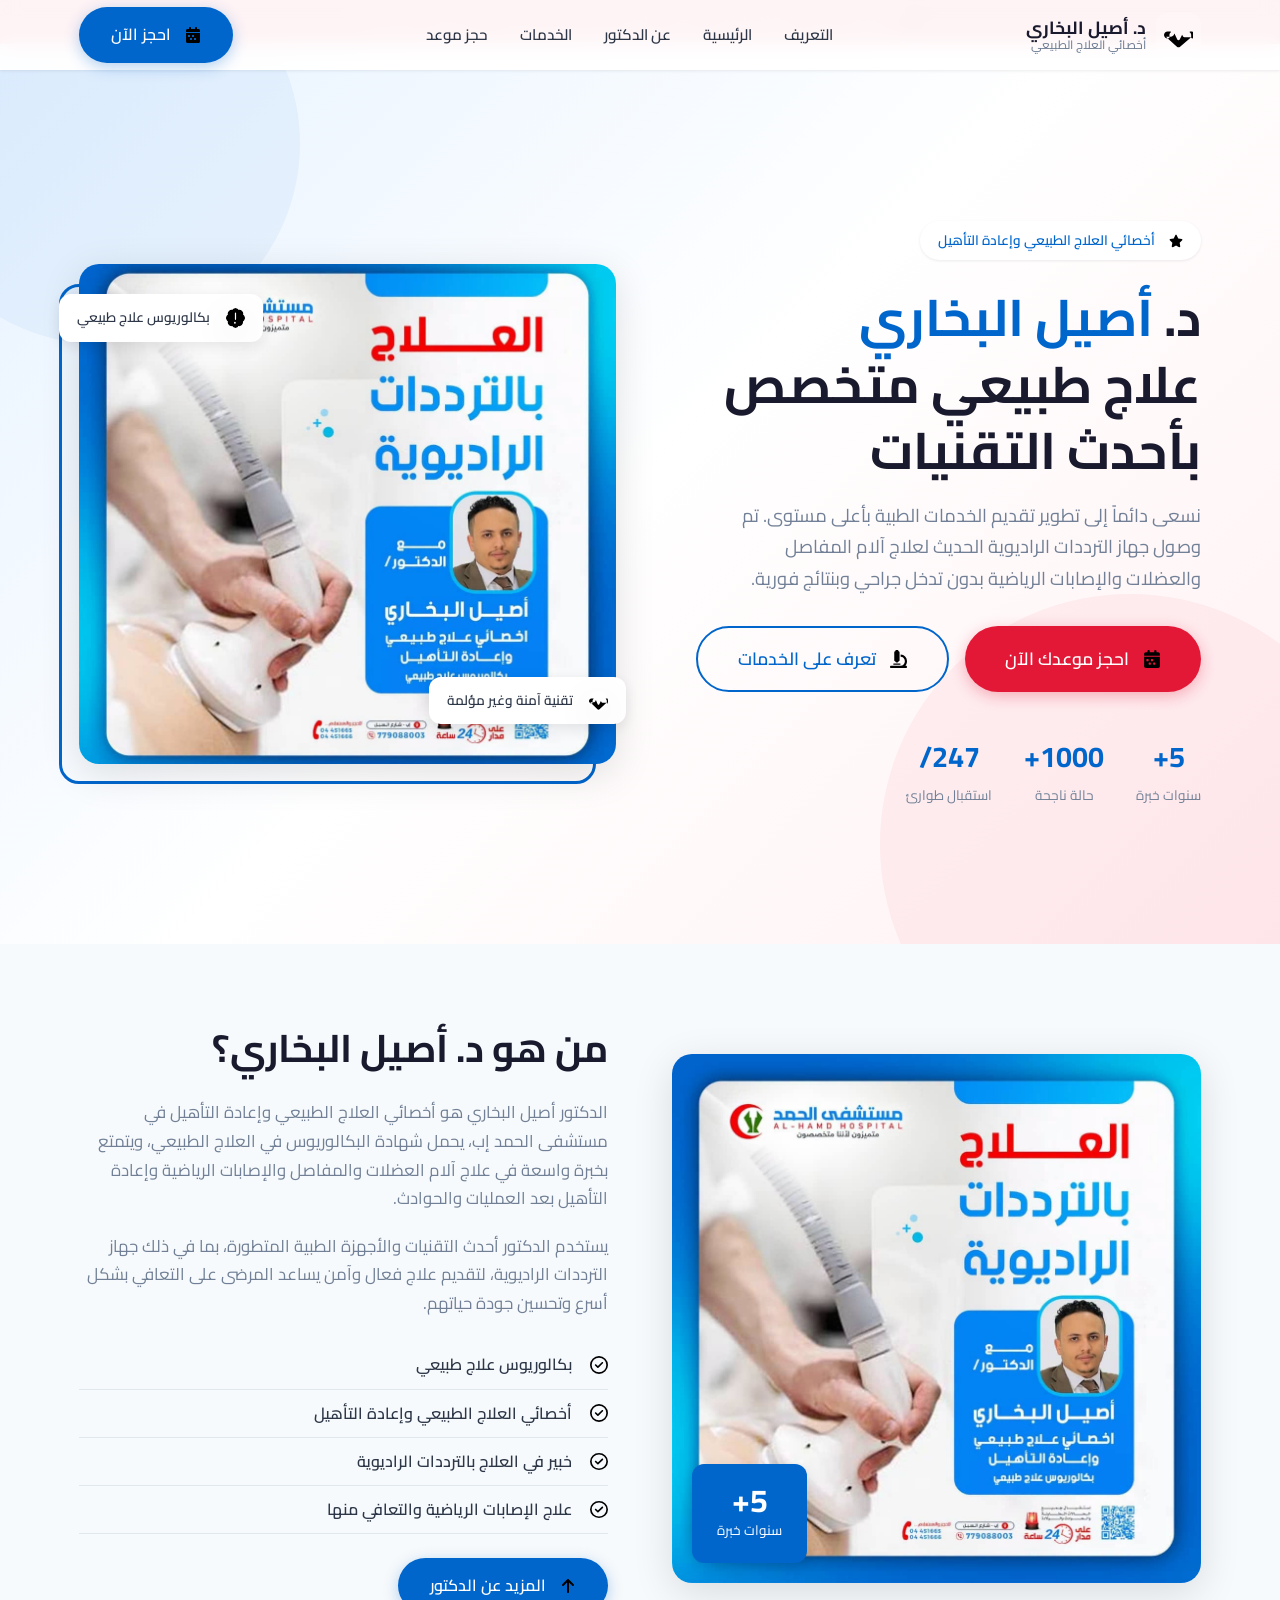
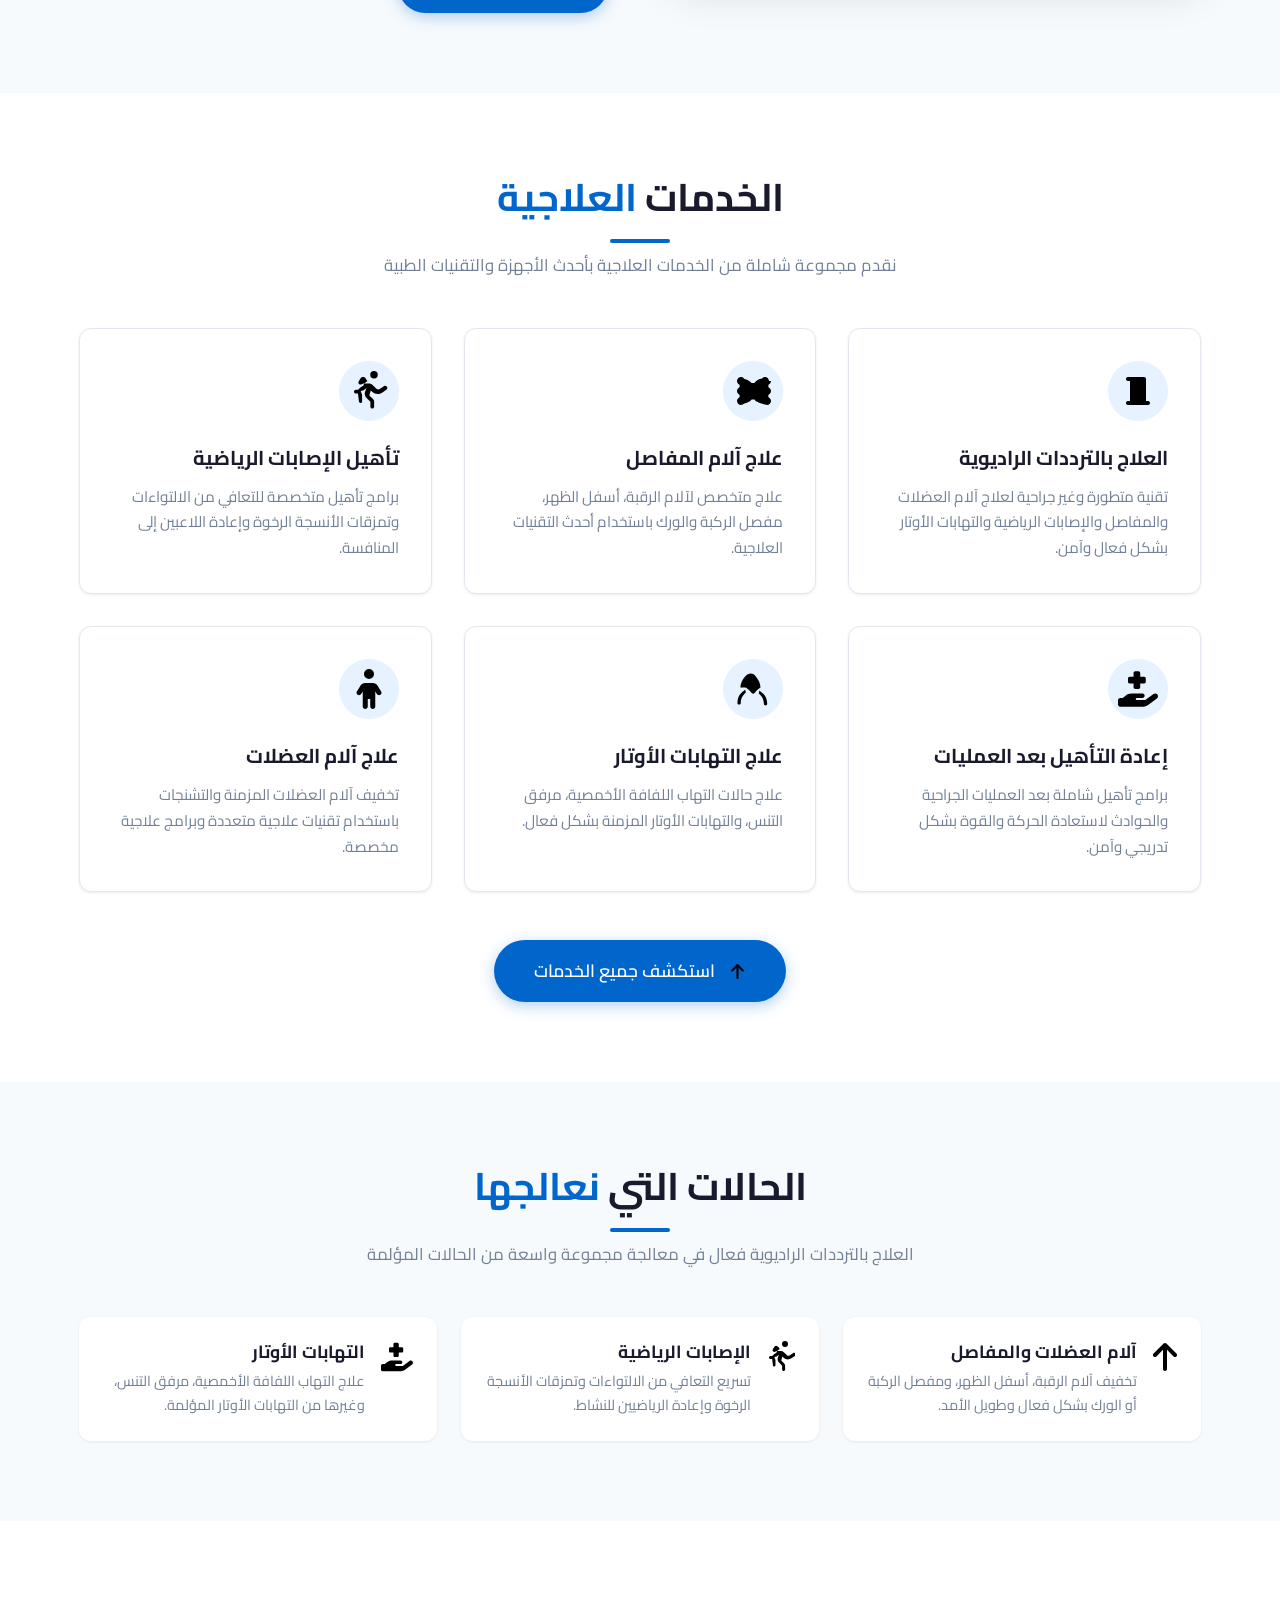
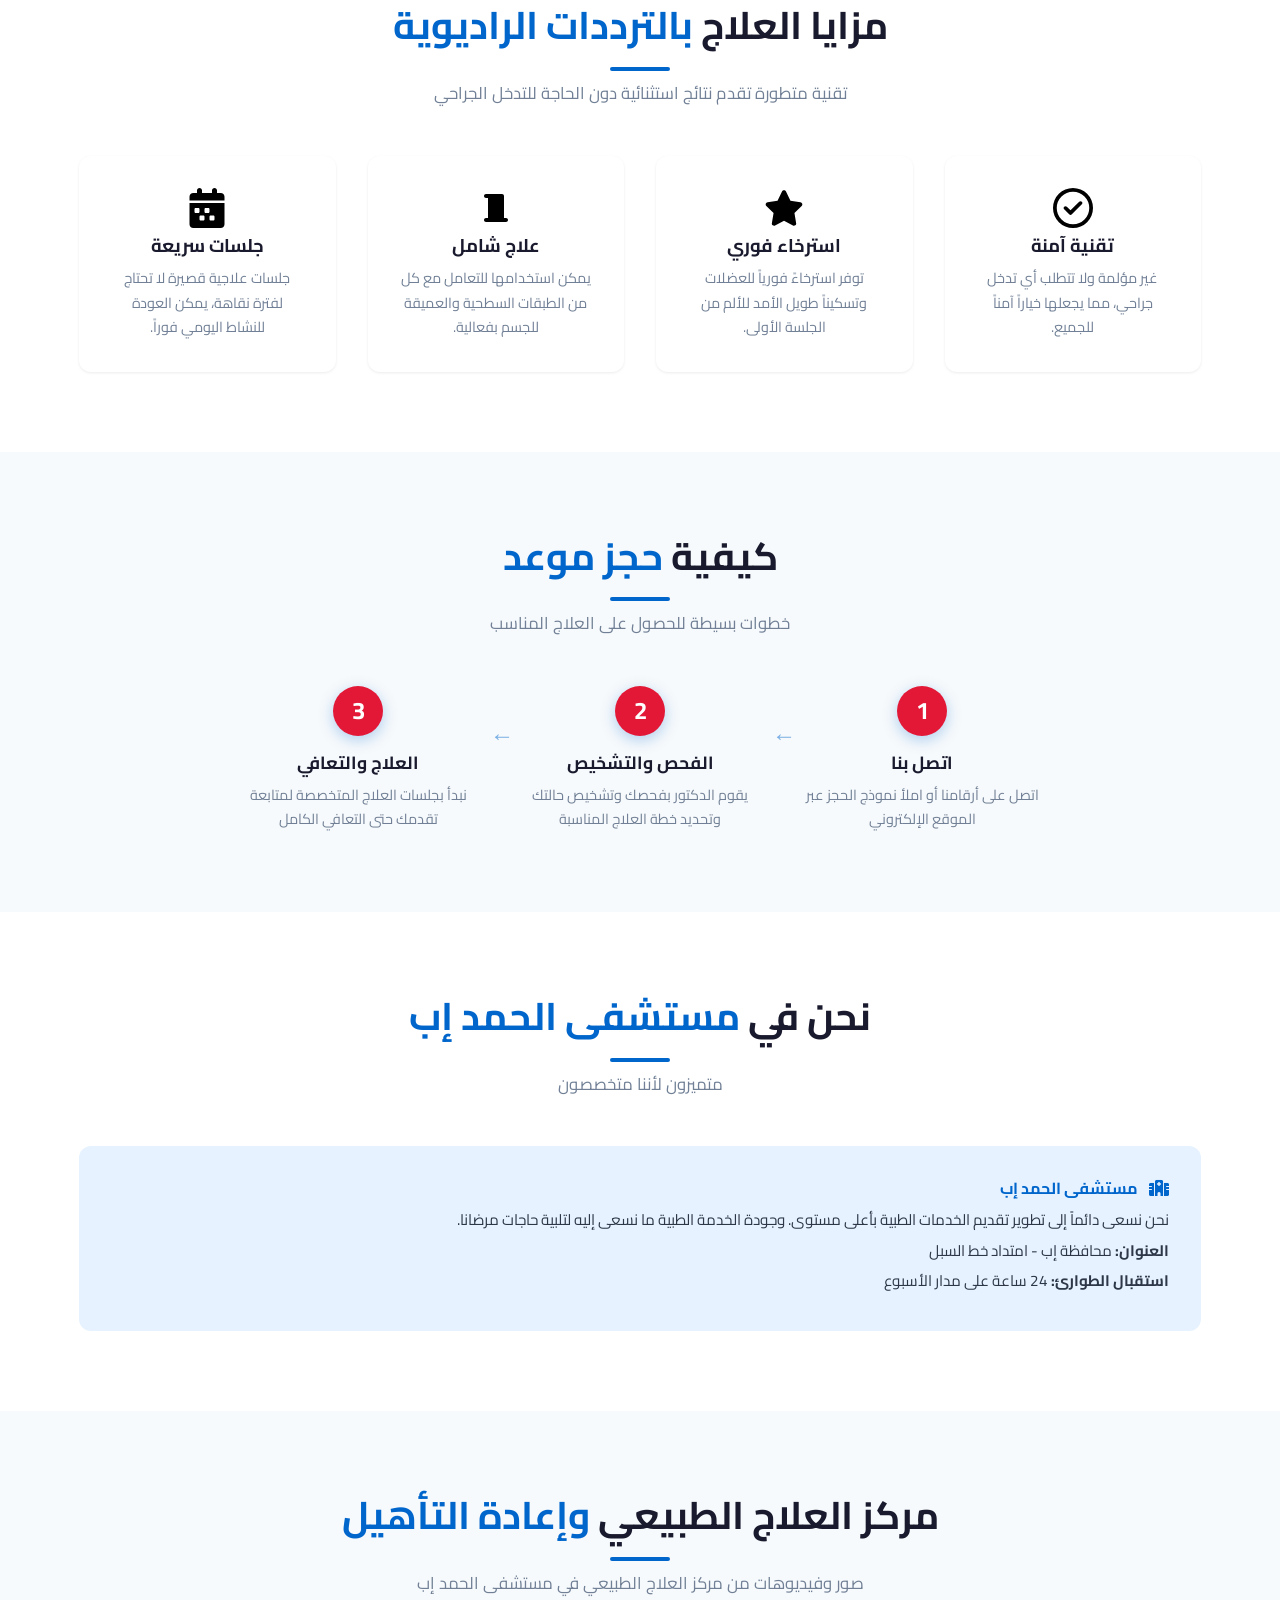
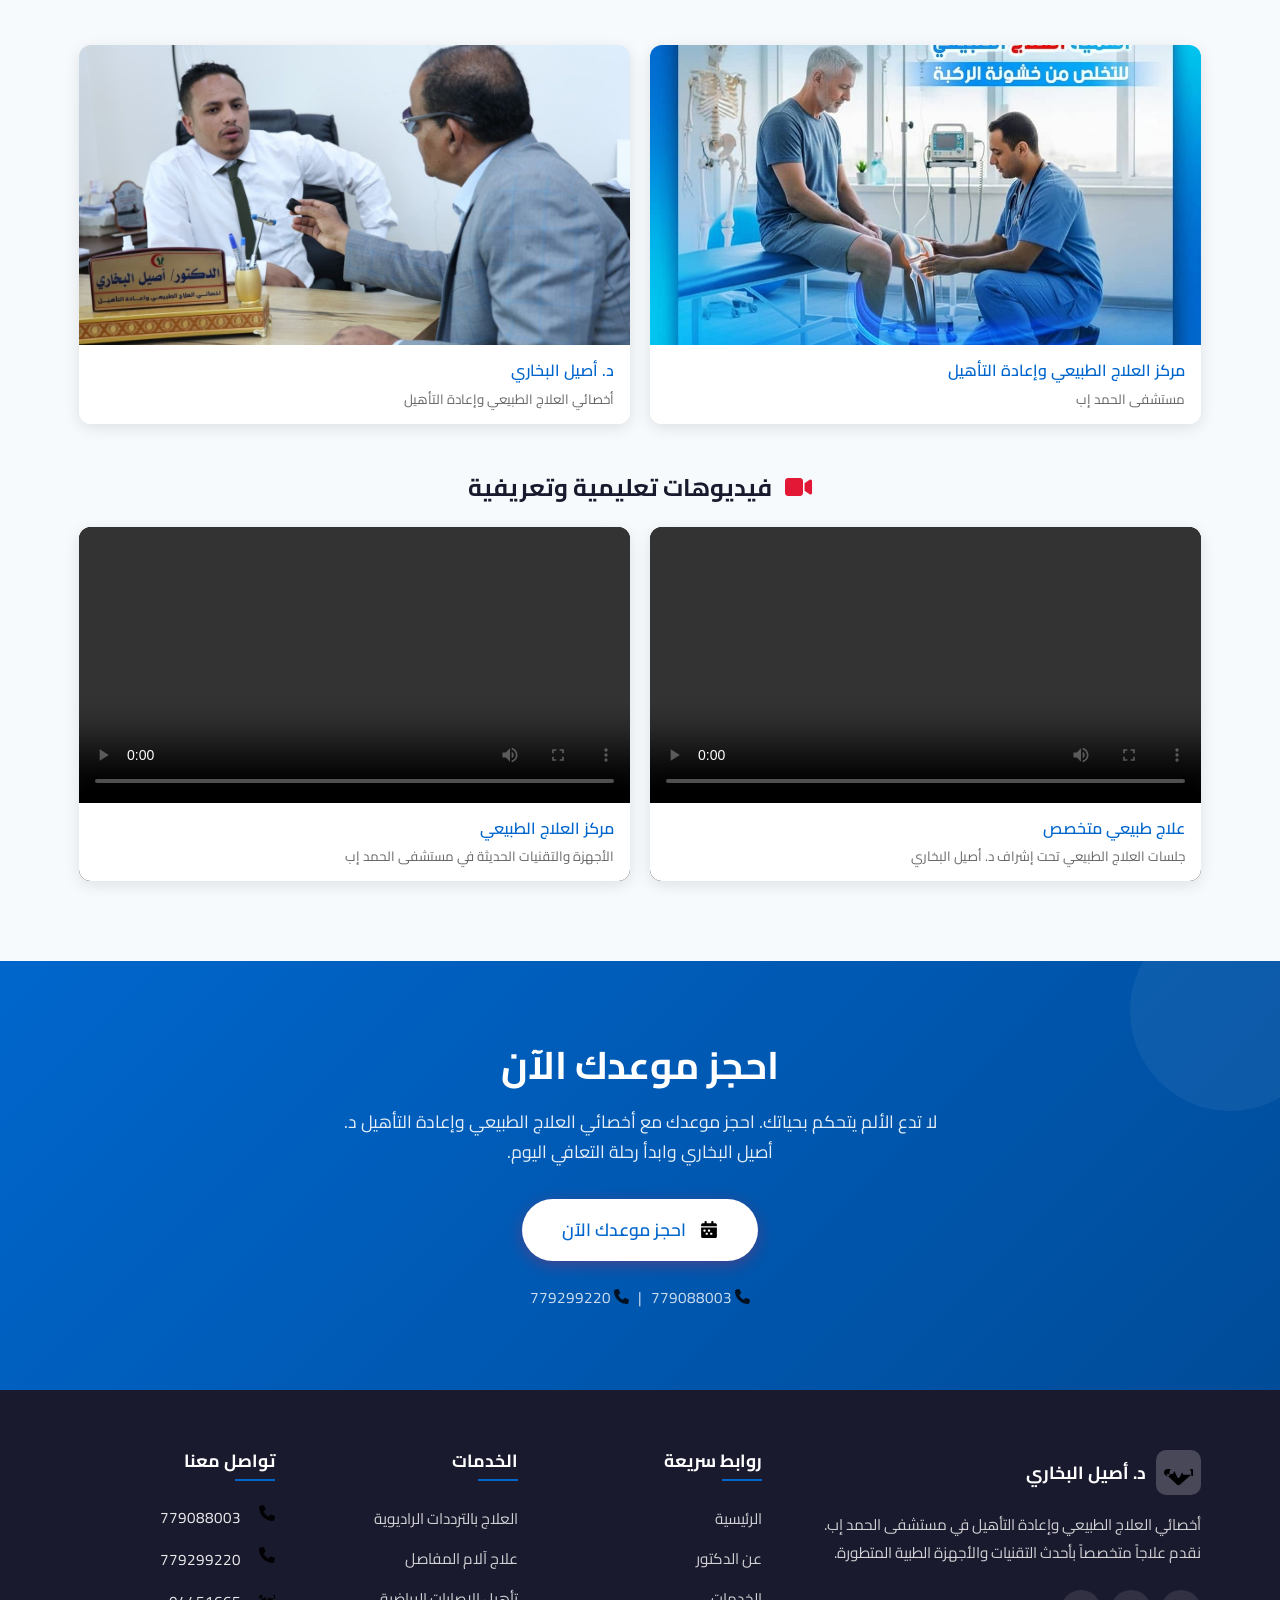
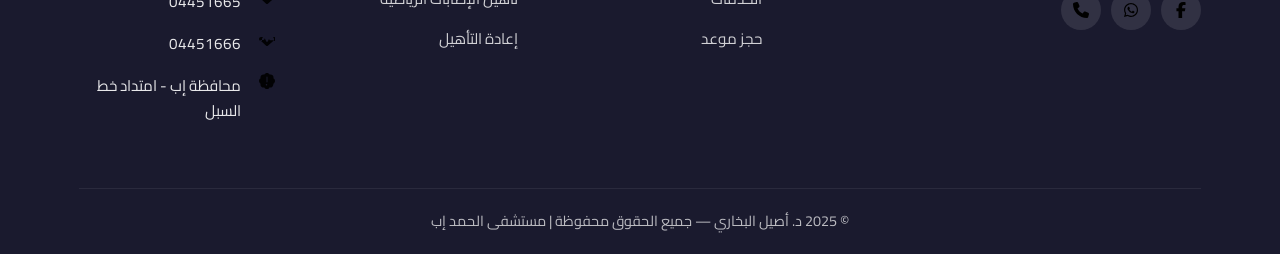
==== commit d9537cce: "Add intro pages (intro1.html, intro2.html) with Dr. Aseel profile images. Updated navigation on all " ====
--- a/index.html
+++ b/index.html
@@ -10,13 +10,33 @@
   <link href="https://fonts.googleapis.com/css2?family=Cairo:wght@400;500;600;700;800&display=swap" rel="stylesheet">
   <link rel="stylesheet" href="https://cdnjs.cloudflare.com/ajax/libs/font-awesome/6.5.1/css/all.min.css">
   <link rel="stylesheet" href="css/style.css">
+  <style>
+    .svg-icon { width: 1em; height: 1em; display: inline-block; vertical-align: -0.125em; fill: currentColor; }
+    .service-icon .svg-icon { width: 2.5rem; height: 2.5rem; }
+    .condition-item .svg-icon { width: 2rem; height: 2rem; }
+    .advantage-box .svg-icon { width: 2.5rem; height: 2.5rem; }
+    .hero-stats .svg-icon { width: 1.5rem; height: 1.5rem; margin-bottom: 0.5rem; }
+    .floating-card .svg-icon { width: 1.2rem; height: 1.2rem; margin-left: 6px; fill: var(--accent); }
+    .footer-social .svg-icon { width: 1rem; height: 1rem; }
+    .footer-contact .svg-icon { width: 1rem; height: 1rem; margin-left: 8px; fill: var(--accent); }
+    .credentials-list .svg-icon { width: 1.1rem; height: 1.1rem; margin-left: 8px; fill: var(--success); vertical-align: middle; }
+    .btn .svg-icon { width: 1em; height: 1em; margin-left: 6px; vertical-align: middle; }
+    .emergency-banner .svg-icon { width: 1em; height: 1em; margin-left: 8px; }
+    .back-to-top .svg-icon { width: 1rem; height: 1rem; }
+    .hero-badge .svg-icon { width: 0.9rem; height: 0.9rem; margin-left: 6px; fill: var(--accent); }
+    .about-img .svg-icon, .gallery-item .svg-icon { width: 1em; height: 1em; }
+    .header .logo-icon .svg-icon { width: 1.8rem; height: 1.8rem; fill: white; }
+    .step-num { background: var(--accent); color: white; width: 50px; height: 50px; border-radius: 50%; display: flex; align-items: center; justify-content: center; font-size: 1.5rem; font-weight: bold; margin: 0 auto 1rem; }
+    .service-card .svg-icon { width: 2.5rem; height: 2.5rem; }
+    .hospital-info-content .svg-icon { width: 1em; height: 1em; vertical-align: middle; margin-left: 8px; fill: var(--primary); }
+  </style>
 </head>
 <body>
 
   <!-- Emergency Banner -->
   <div class="emergency-banner">
     <div class="container">
-      <i class="fas fa-ambulance"></i>
+      <img src="images/icons/heart-pulse.svg" class="svg-icon" alt="">
       إستقبال الحالات الطارئة والحوادث وحالات الولادة على مدار 24 ساعة — مستشفى الحمد إب
     </div>
   </div>
@@ -25,23 +45,24 @@
   <header class="header" id="header">
     <div class="container">
       <a href="index.html" class="logo">
-        <div class="logo-icon"><i class="fas fa-user-doctor"></i></div>
+        <div class="logo-icon" style="background: rgba(255,255,255,0.2); border-radius: 10px; width: 45px; height: 45px; display: flex; align-items: center; justify-content: center;"><img src="images/icons/heart-pulse.svg" class="svg-icon" alt="" style="width: 1.8rem; height: 1.8rem; fill: white;"></div>
         <div class="logo-text">
           د. أصيل البخاري
           <small>أخصائي العلاج الطبيعي</small>
         </div>
       </a>
       <nav class="nav">
+        <a href="intro1.html">التعريف</a>
         <a href="index.html" class="active">الرئيسية</a>
         <a href="about.html">عن الدكتور</a>
         <a href="services.html">الخدمات</a>
         <a href="contact.html">حجز موعد</a>
       </nav>
       <a href="contact.html" class="btn btn-primary">
-        <i class="fas fa-calendar-check"></i> احجز الآن
+        <img src="images/icons/calendar.svg" class="svg-icon" alt=""> احجز الآن
       </a>
       <button class="mobile-toggle" id="mobileToggle">
-        <i class="fas fa-bars"></i>
+        ☰
       </button>
     </div>
   </header>
@@ -49,12 +70,13 @@
   <!-- Mobile Navigation -->
   <div class="mobile-overlay" id="mobileOverlay"></div>
   <nav class="mobile-nav" id="mobileNav">
+    <a href="intro1.html">التعريف</a>
     <a href="index.html" class="active">الرئيسية</a>
     <a href="about.html">عن الدكتور</a>
     <a href="services.html">الخدمات</a>
     <a href="contact.html">حجز موعد</a>
     <a href="contact.html" class="btn btn-primary">
-      <i class="fas fa-calendar-check"></i> احجز موعدك
+      <img src="images/icons/calendar.svg" class="svg-icon" alt=""> احجز موعدك
     </a>
   </nav>
 
@@ -63,7 +85,7 @@
     <div class="container">
       <div class="hero-content">
         <div class="hero-badge">
-          <i class="fas fa-star"></i>
+          <img src="images/icons/star.svg" class="svg-icon" alt="">
           أخصائي العلاج الطبيعي وإعادة التأهيل
         </div>
         <h1>
@@ -76,10 +98,10 @@
         </p>
         <div class="hero-btns">
           <a href="contact.html" class="btn btn-accent btn-lg">
-            <i class="fas fa-calendar-check"></i> احجز موعدك الآن
+            <img src="images/icons/calendar.svg" class="svg-icon" alt=""> احجز موعدك الآن
           </a>
           <a href="services.html" class="btn btn-outline btn-lg">
-            <i class="fas fa-microscope"></i> تعرف على الخدمات
+            <img src="images/icons/microscope.svg" class="svg-icon" alt=""> تعرف على الخدمات
           </a>
         </div>
         <div class="hero-stats">
@@ -100,11 +122,11 @@
       <div class="hero-image">
         <img src="images/hero.jpg" alt="د. أصيل البخاري - أخصائي العلاج الطبيعي">
         <div class="floating-card fc-1">
-          <i class="fas fa-certificate"></i>
+          <img src="images/icons/certificate.svg" class="svg-icon" alt="">
           <div>بكالوريوس علاج طبيعي</div>
         </div>
         <div class="floating-card fc-2">
-<i class="fas fa-heart-pulse"></i>
+<img src="images/icons/heart-pulse.svg" class="svg-icon" alt="">
           <div>تقنية آمنة وغير مؤلمة</div>
         </div>
       </div>
@@ -134,13 +156,13 @@
             لتقديم علاج فعال وآمن يساعد المرضى على التعافي بشكل أسرع وتحسين جودة حياتهم.
           </p>
           <ul class="credentials-list">
-            <li><i class="fas fa-check-circle"></i> بكالوريوس علاج طبيعي</li>
-            <li><i class="fas fa-check-circle"></i> أخصائي العلاج الطبيعي وإعادة التأهيل</li>
-            <li><i class="fas fa-check-circle"></i> خبير في العلاج بالترددات الراديوية</li>
-            <li><i class="fas fa-check-circle"></i> علاج الإصابات الرياضية والتعافي منها</li>
+            <li><img src="images/icons/check-circle.svg" class="svg-icon" alt=""> بكالوريوس علاج طبيعي</li>
+            <li><img src="images/icons/check-circle.svg" class="svg-icon" alt=""> أخصائي العلاج الطبيعي وإعادة التأهيل</li>
+            <li><img src="images/icons/check-circle.svg" class="svg-icon" alt=""> خبير في العلاج بالترددات الراديوية</li>
+            <li><img src="images/icons/check-circle.svg" class="svg-icon" alt=""> علاج الإصابات الرياضية والتعافي منها</li>
           </ul>
           <a href="about.html" class="btn btn-primary" style="margin-top: 1.5rem;">
-            <i class="fas fa-arrow-left"></i> المزيد عن الدكتور
+            <img src="images/icons/arrow-up.svg" class="svg-icon" alt=""> المزيد عن الدكتور
           </a>
         </div>
       </div>
@@ -155,32 +177,32 @@
       
       <div class="services-grid">
         <div class="service-card fade-in">
-          <div class="service-icon"><i class="fas fa-wave-square"></i></div>
+          <div class="service-icon"><img src="images/icons/wave-square.svg" class="svg-icon" alt=""></div>
           <h3>العلاج بالترددات الراديوية</h3>
           <p>تقنية متطورة وغير جراحية لعلاج آلام العضلات والمفاصل والإصابات الرياضية والتهابات الأوتار بشكل فعال وآمن.</p>
         </div>
         <div class="service-card fade-in">
-          <div class="service-icon"><i class="fas fa-bone"></i></div>
+          <div class="service-icon"><img src="images/icons/bone.svg" class="svg-icon" alt=""></div>
           <h3>علاج آلام المفاصل</h3>
           <p>علاج متخصص لآلام الرقبة، أسفل الظهر، مفصل الركبة والورك باستخدام أحدث التقنيات العلاجية.</p>
         </div>
         <div class="service-card fade-in">
-          <div class="service-icon"><i class="fas fa-person-running"></i></div>
+          <div class="service-icon"><img src="images/icons/running.svg" class="svg-icon" alt=""></div>
           <h3>تأهيل الإصابات الرياضية</h3>
           <p>برامج تأهيل متخصصة للتعافي من الالتواءات وتمزقات الأنسجة الرخوة وإعادة اللاعبين إلى المنافسة.</p>
         </div>
         <div class="service-card fade-in">
-          <div class="service-icon"><i class="fas fa-hand-holding-medical"></i></div>
+          <div class="service-icon"><img src="images/icons/medical-hand.svg" class="svg-icon" alt=""></div>
           <h3>إعادة التأهيل بعد العمليات</h3>
           <p>برامج تأهيل شاملة بعد العمليات الجراحية والحوادث لاستعادة الحركة والقوة بشكل تدريجي وآمن.</p>
         </div>
         <div class="service-card fade-in">
-          <div class="service-icon"><i class="fas fa-spa"></i></div>
+          <div class="service-icon"><img src="images/icons/spa.svg" class="svg-icon" alt=""></div>
           <h3>علاج التهابات الأوتار</h3>
           <p>علاج حالات التهاب اللفافة الأخمصية، مرفق التنس، والتهابات الأوتار المزمنة بشكل فعال.</p>
         </div>
         <div class="service-card fade-in">
-          <div class="service-icon"><i class="fas fa-child-reaching"></i></div>
+          <div class="service-icon"><img src="images/icons/child.svg" class="svg-icon" alt=""></div>
           <h3>علاج آلام العضلات</h3>
           <p>تخفيف آلام العضلات المزمنة والتشنجات باستخدام تقنيات علاجية متعددة وبرامج علاجية مخصصة.</p>
         </div>
@@ -188,7 +210,7 @@
       
       <div style="text-align: center; margin-top: 3rem;">
         <a href="services.html" class="btn btn-primary btn-lg">
-          <i class="fas fa-arrow-left"></i> استكشف جميع الخدمات
+          <img src="images/icons/arrow-up.svg" class="svg-icon" alt=""> استكشف جميع الخدمات
         </a>
       </div>
     </div>
@@ -202,21 +224,21 @@
       
       <div class="conditions-list">
         <div class="condition-item fade-in">
-          <i class="fas fa-arrows-up-to-line"></i>
+          <img src="images/icons/arrow-up.svg" class="svg-icon" alt="">
           <div>
             <h4>آلام العضلات والمفاصل</h4>
             <p>تخفيف آلام الرقبة، أسفل الظهر، ومفصل الركبة أو الورك بشكل فعال وطويل الأمد.</p>
           </div>
         </div>
         <div class="condition-item fade-in">
-          <i class="fas fa-person-running"></i>
+          <img src="images/icons/running.svg" class="svg-icon" alt="">
           <div>
             <h4>الإصابات الرياضية</h4>
             <p>تسريع التعافي من الالتواءات وتمزقات الأنسجة الرخوة وإعادة الرياضيين للنشاط.</p>
           </div>
         </div>
         <div class="condition-item fade-in">
-          <i class="fas fa-hand-dots"></i>
+          <img src="images/icons/medical-hand.svg" class="svg-icon" alt="">
           <div>
             <h4>التهابات الأوتار</h4>
             <p>علاج التهاب اللفافة الأخمصية، مرفق التنس، وغيرها من التهابات الأوتار المؤلمة.</p>
@@ -234,22 +256,22 @@
       
       <div class="advantages-grid">
         <div class="advantage-box fade-in">
-          <i class="fas fa-shield-halved"></i>
+          <img src="images/icons/check-circle.svg" class="svg-icon" alt="">
           <h4>تقنية آمنة</h4>
           <p>غير مؤلمة ولا تتطلب أي تدخل جراحي، مما يجعلها خياراً آمناً للجميع.</p>
         </div>
         <div class="advantage-box fade-in">
-          <i class="fas fa-bolt"></i>
+          <img src="images/icons/star.svg" class="svg-icon" alt="">
           <h4>استرخاء فوري</h4>
           <p>توفر استرخاءً فورياً للعضلات وتسكيناً طويل الأمد للألم من الجلسة الأولى.</p>
         </div>
         <div class="advantage-box fade-in">
-          <i class="fas fa-layer-group"></i>
+          <img src="images/icons/wave-square.svg" class="svg-icon" alt="">
           <h4>علاج شامل</h4>
           <p>يمكن استخدامها للتعامل مع كل من الطبقات السطحية والعميقة للجسم بفعالية.</p>
         </div>
         <div class="advantage-box fade-in">
-          <i class="fas fa-clock"></i>
+          <img src="images/icons/calendar.svg" class="svg-icon" alt="">
           <h4>جلسات سريعة</h4>
           <p>جلسات علاجية قصيرة لا تحتاج لفترة نقاهة، يمكن العودة للنشاط اليومي فوراً.</p>
         </div>
@@ -300,16 +322,74 @@
     </div>
   </section>
 
+  <!-- Media Gallery -->
+  <section class="section-alt" id="media">
+    <div class="container">
+      <h2 class="section-title">مركز العلاج الطبيعي <span>وإعادة التأهيل</span></h2>
+      <p class="section-subtitle">صور وفيديوهات من مركز العلاج الطبيعي في مستشفى الحمد إب</p>
+      
+      <!-- Photo Gallery -->
+      <div class="gallery-grid" style="display: grid; grid-template-columns: repeat(auto-fit, minmax(300px, 1fr)); gap: 20px; margin-top: 2rem;">
+        <div class="gallery-item" style="border-radius: 12px; overflow: hidden; box-shadow: 0 4px 15px rgba(0,0,0,0.1);">
+          <a href="images/center-photo.jpg" target="_blank">
+            <img src="images/center-photo.jpg" alt="مركز العلاج الطبيعي وإعادة التأهيل - مستشفى الحمد إب" style="width: 100%; height: 300px; object-fit: cover; display: block;">
+          </a>
+          <div style="padding: 12px 16px; background: white;">
+            <p style="margin: 0; font-weight: 600; color: var(--primary);">مركز العلاج الطبيعي وإعادة التأهيل</p>
+            <small style="color: #666;">مستشفى الحمد إب</small>
+          </div>
+        </div>
+        <div class="gallery-item" style="border-radius: 12px; overflow: hidden; box-shadow: 0 4px 15px rgba(0,0,0,0.1);">
+          <a href="images/dr-aseel-photo.jpg" target="_blank">
+            <img src="images/dr-aseel-photo.jpg" alt="د. أصيل البخاري - مركز العلاج الطبيعي" style="width: 100%; height: 300px; object-fit: cover; display: block;">
+          </a>
+          <div style="padding: 12px 16px; background: white;">
+            <p style="margin: 0; font-weight: 600; color: var(--primary);">د. أصيل البخاري</p>
+            <small style="color: #666;">أخصائي العلاج الطبيعي وإعادة التأهيل</small>
+          </div>
+        </div>
+      </div>
+
+      <!-- Video Section -->
+      <h3 style="text-align: center; margin-top: 3rem; margin-bottom: 1.5rem; font-size: 1.5rem;">
+        <i class="fas fa-video" style="color: var(--accent); margin-left: 8px;"></i>
+        فيديوهات تعليمية وتعريفية
+      </h3>
+      <div class="gallery-grid" style="display: grid; grid-template-columns: repeat(auto-fit, minmax(350px, 1fr)); gap: 20px;">
+        <div class="gallery-item" style="border-radius: 12px; overflow: hidden; box-shadow: 0 4px 15px rgba(0,0,0,0.1); background: #000;">
+          <video controls width="100%" style="display: block; max-height: 400px;">
+            <source src="images/video.mp4" type="video/mp4">
+            Your browser does not support video playback.
+          </video>
+          <div style="padding: 12px 16px; background: white;">
+            <p style="margin: 0; font-weight: 600; color: var(--primary);">علاج طبيعي متخصص</p>
+            <small style="color: #666;">جلسات العلاج الطبيعي تحت إشراف د. أصيل البخاري</small>
+          </div>
+        </div>
+        <div class="gallery-item" style="border-radius: 12px; overflow: hidden; box-shadow: 0 4px 15px rgba(0,0,0,0.1); background: #000;">
+          <video controls width="100%" style="display: block; max-height: 400px;">
+            <source src="images/fb_video.mp4" type="video/mp4">
+            Your browser does not support video playback.
+          </video>
+          <div style="padding: 12px 16px; background: white;">
+            <p style="margin: 0; font-weight: 600; color: var(--primary);">مركز العلاج الطبيعي</p>
+            <small style="color: #666;">الأجهزة والتقنيات الحديثة في مستشفى الحمد إب</small>
+          </div>
+        </div>
+      </div>
+    </div>
+  </section>
+
   <!-- CTA Section -->
   <section class="cta-section" id="cta">
     <div class="container">
       <h2>احجز موعدك الآن</h2>
       <p>لا تدع الألم يتحكم بحياتك. احجز موعدك مع أخصائي العلاج الطبيعي وإعادة التأهيل د. أصيل البخاري وابدأ رحلة التعافي اليوم.</p>
       <a href="contact.html" class="btn btn-accent btn-lg">
-        <i class="fas fa-calendar-check"></i> احجز موعدك الآن
+        <img src="images/icons/calendar.svg" class="svg-icon" alt=""> احجز موعدك الآن
       </a>
       <div style="margin-top: 1.5rem; font-size: 0.95rem; opacity: 0.8;">
-        <i class="fas fa-phone"></i> 779088003 &nbsp; | &nbsp; <i class="fas fa-phone"></i> 779299220
+        <img src="images/icons/phone.svg" class="svg-icon" alt=""> 779088003 &nbsp; | &nbsp; <img src="images/icons/phone.svg" class="svg-icon" alt=""> 779299220
       </div>
     </div>
   </section>
@@ -320,14 +400,14 @@
       <div class="footer-grid">
         <div class="footer-brand">
           <a href="index.html" class="logo">
-            <div class="logo-icon"><i class="fas fa-user-doctor"></i></div>
+            <div class="logo-icon" style="background: rgba(255,255,255,0.2); border-radius: 10px; width: 45px; height: 45px; display: flex; align-items: center; justify-content: center;"><img src="images/icons/heart-pulse.svg" class="svg-icon" alt="" style="width: 1.8rem; height: 1.8rem; fill: white;"></div>
             <div class="logo-text">د. أصيل البخاري</div>
           </a>
           <p>أخصائي العلاج الطبيعي وإعادة التأهيل في مستشفى الحمد إب. نقدم علاجاً متخصصاً بأحدث التقنيات والأجهزة الطبية المتطورة.</p>
           <div class="footer-social">
-            <a href="https://www.facebook.com/share/17ngmz7hPu/" target="_blank" aria-label="Facebook"><i class="fab fa-facebook-f"></i></a>
-            <a href="https://wa.me/967779088003" target="_blank" aria-label="WhatsApp"><i class="fab fa-whatsapp"></i></a>
-            <a href="tel:+967779088003" aria-label="Phone"><i class="fas fa-phone"></i></a>
+            <a href="https://www.facebook.com/share/17ngmz7hPu/" target="_blank" aria-label="Facebook"><img src="images/icons/facebook.svg" class="svg-icon" alt="Facebook"></a>
+            <a href="https://wa.me/967779088003" target="_blank" aria-label="WhatsApp"><img src="images/icons/whatsapp.svg" class="svg-icon" alt="WhatsApp"></a>
+            <a href="tel:+967779088003" aria-label="Phone"><img src="images/icons/phone.svg" class="svg-icon" alt=""></a>
           </div>
         </div>
         <div class="footer-links">
@@ -351,11 +431,11 @@
         <div class="footer-contact">
           <h4>تواصل معنا</h4>
           <ul>
-            <li><i class="fas fa-phone"></i> 779088003</li>
-            <li><i class="fas fa-phone"></i> 779299220</li>
-            <li><i class="fas fa-building"></i> 04451665</li>
-            <li><i class="fas fa-building"></i> 04451666</li>
-            <li><i class="fas fa-location-dot"></i> محافظة إب - امتداد خط السبل</li>
+            <li><img src="images/icons/phone.svg" class="svg-icon" alt=""> 779088003</li>
+            <li><img src="images/icons/phone.svg" class="svg-icon" alt=""> 779299220</li>
+            <li><img src="images/icons/heart-pulse.svg" class="svg-icon" alt=""> 04451665</li>
+            <li><img src="images/icons/heart-pulse.svg" class="svg-icon" alt=""> 04451666</li>
+            <li><img src="images/icons/certificate.svg" class="svg-icon" alt=""> محافظة إب - امتداد خط السبل</li>
           </ul>
         </div>
       </div>
@@ -366,7 +446,7 @@
   </footer>
 
   <button class="back-to-top" id="backToTop" aria-label="Back to top">
-    <i class="fas fa-arrow-up"></i>
+    <img src="images/icons/arrow-up.svg" class="svg-icon" alt="">
   </button>
 
   <script src="js/main.js"></script>
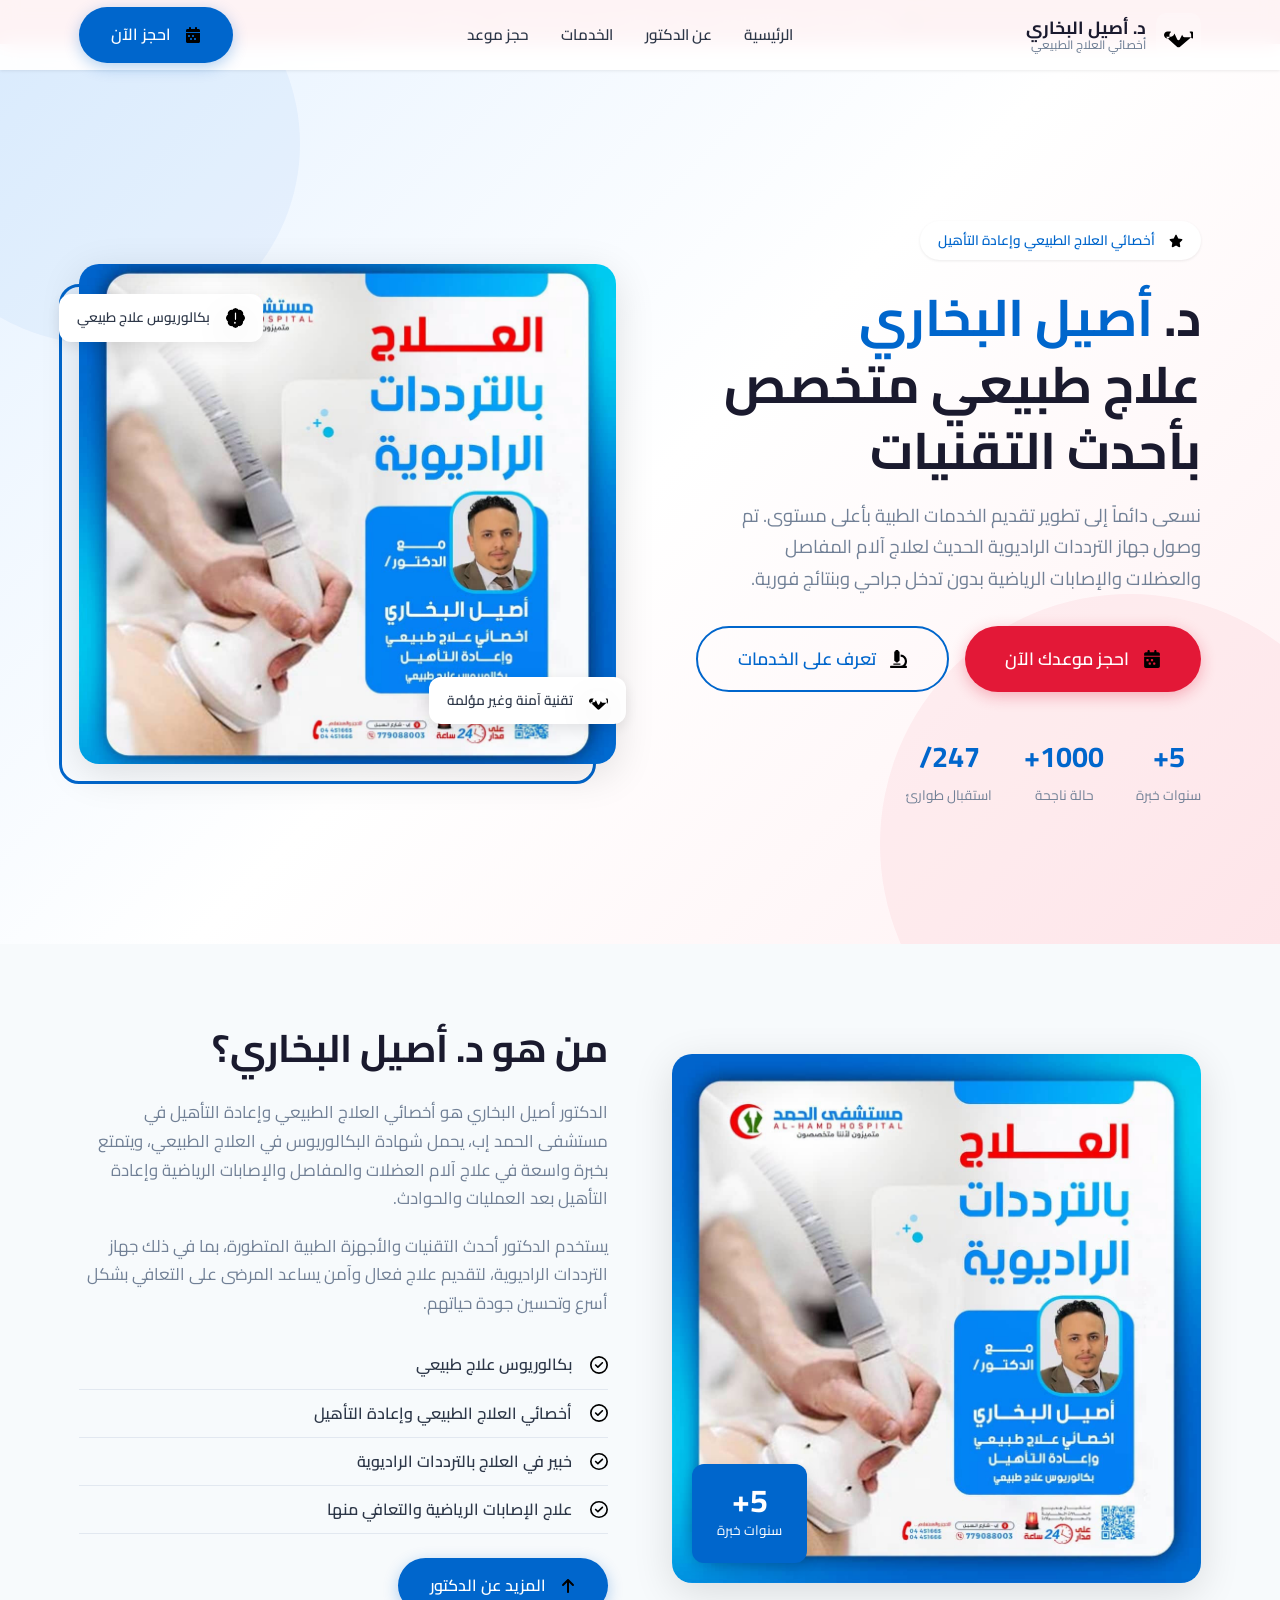
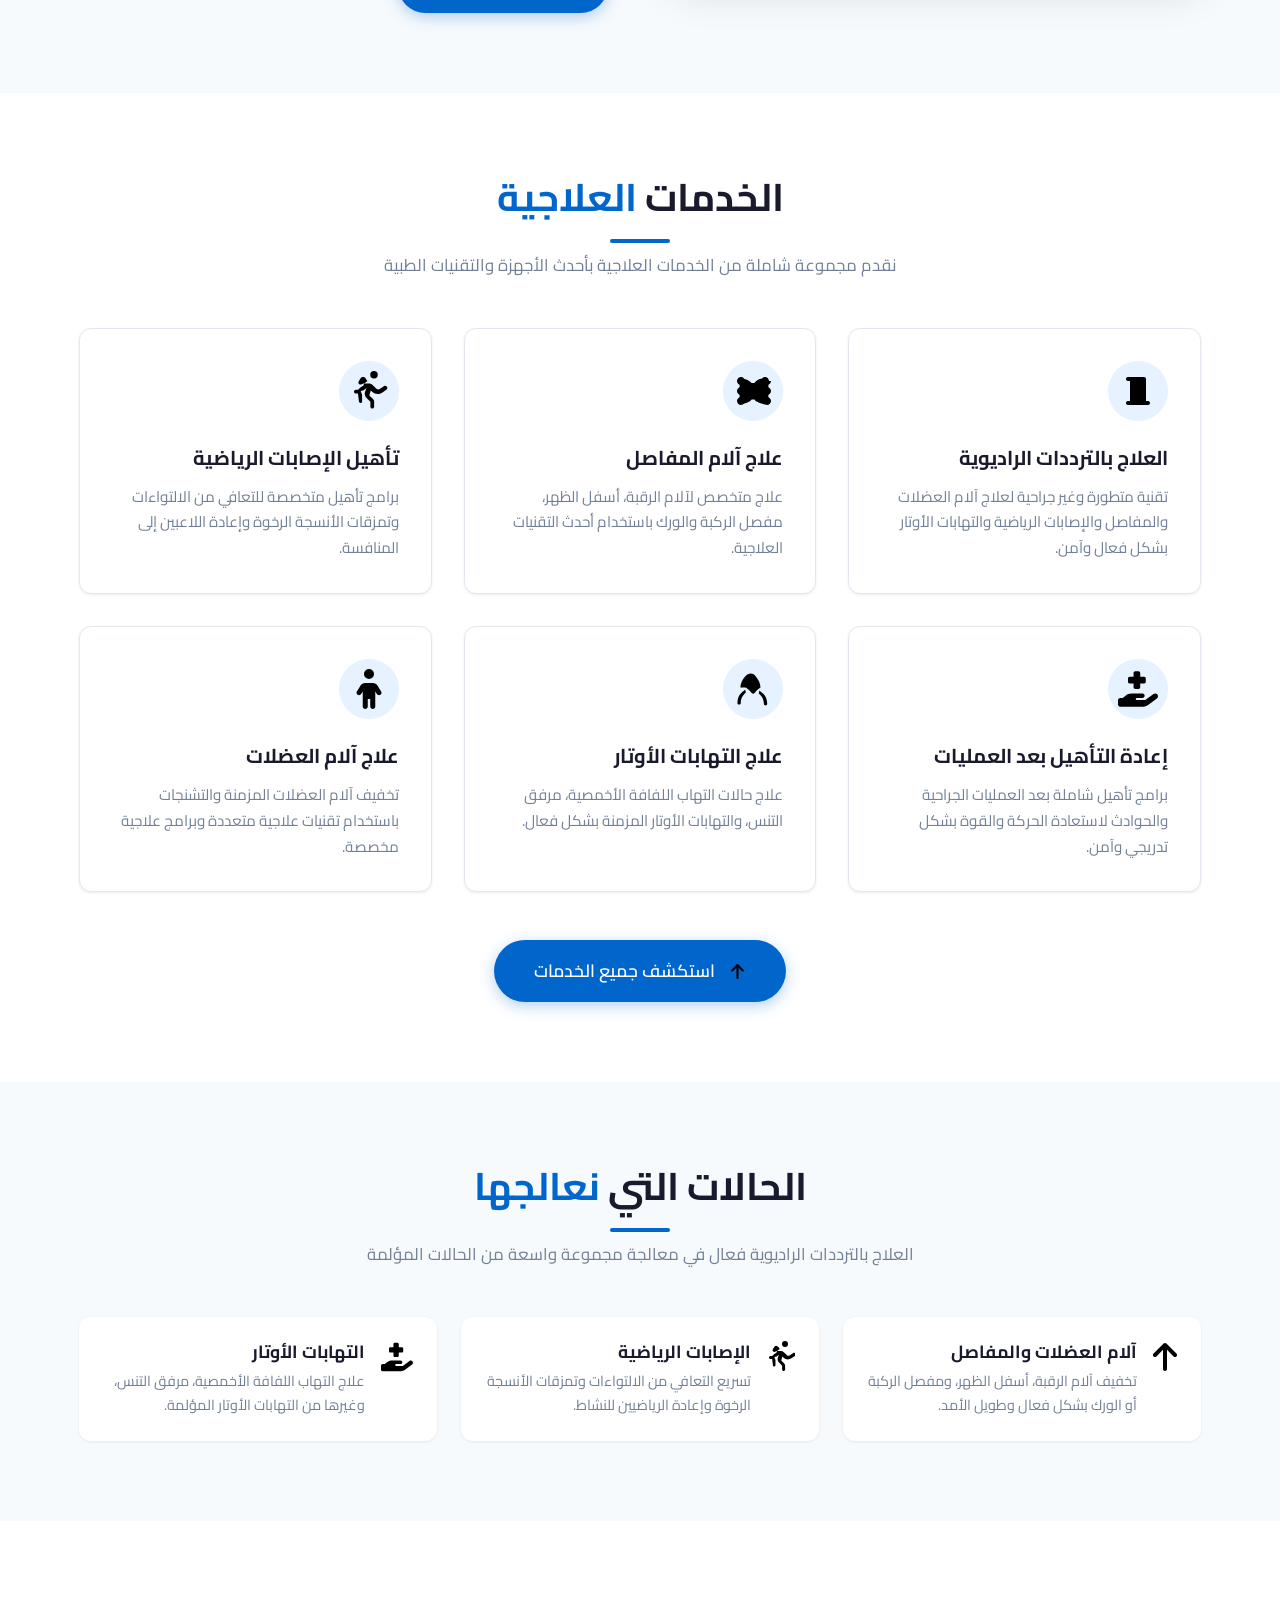
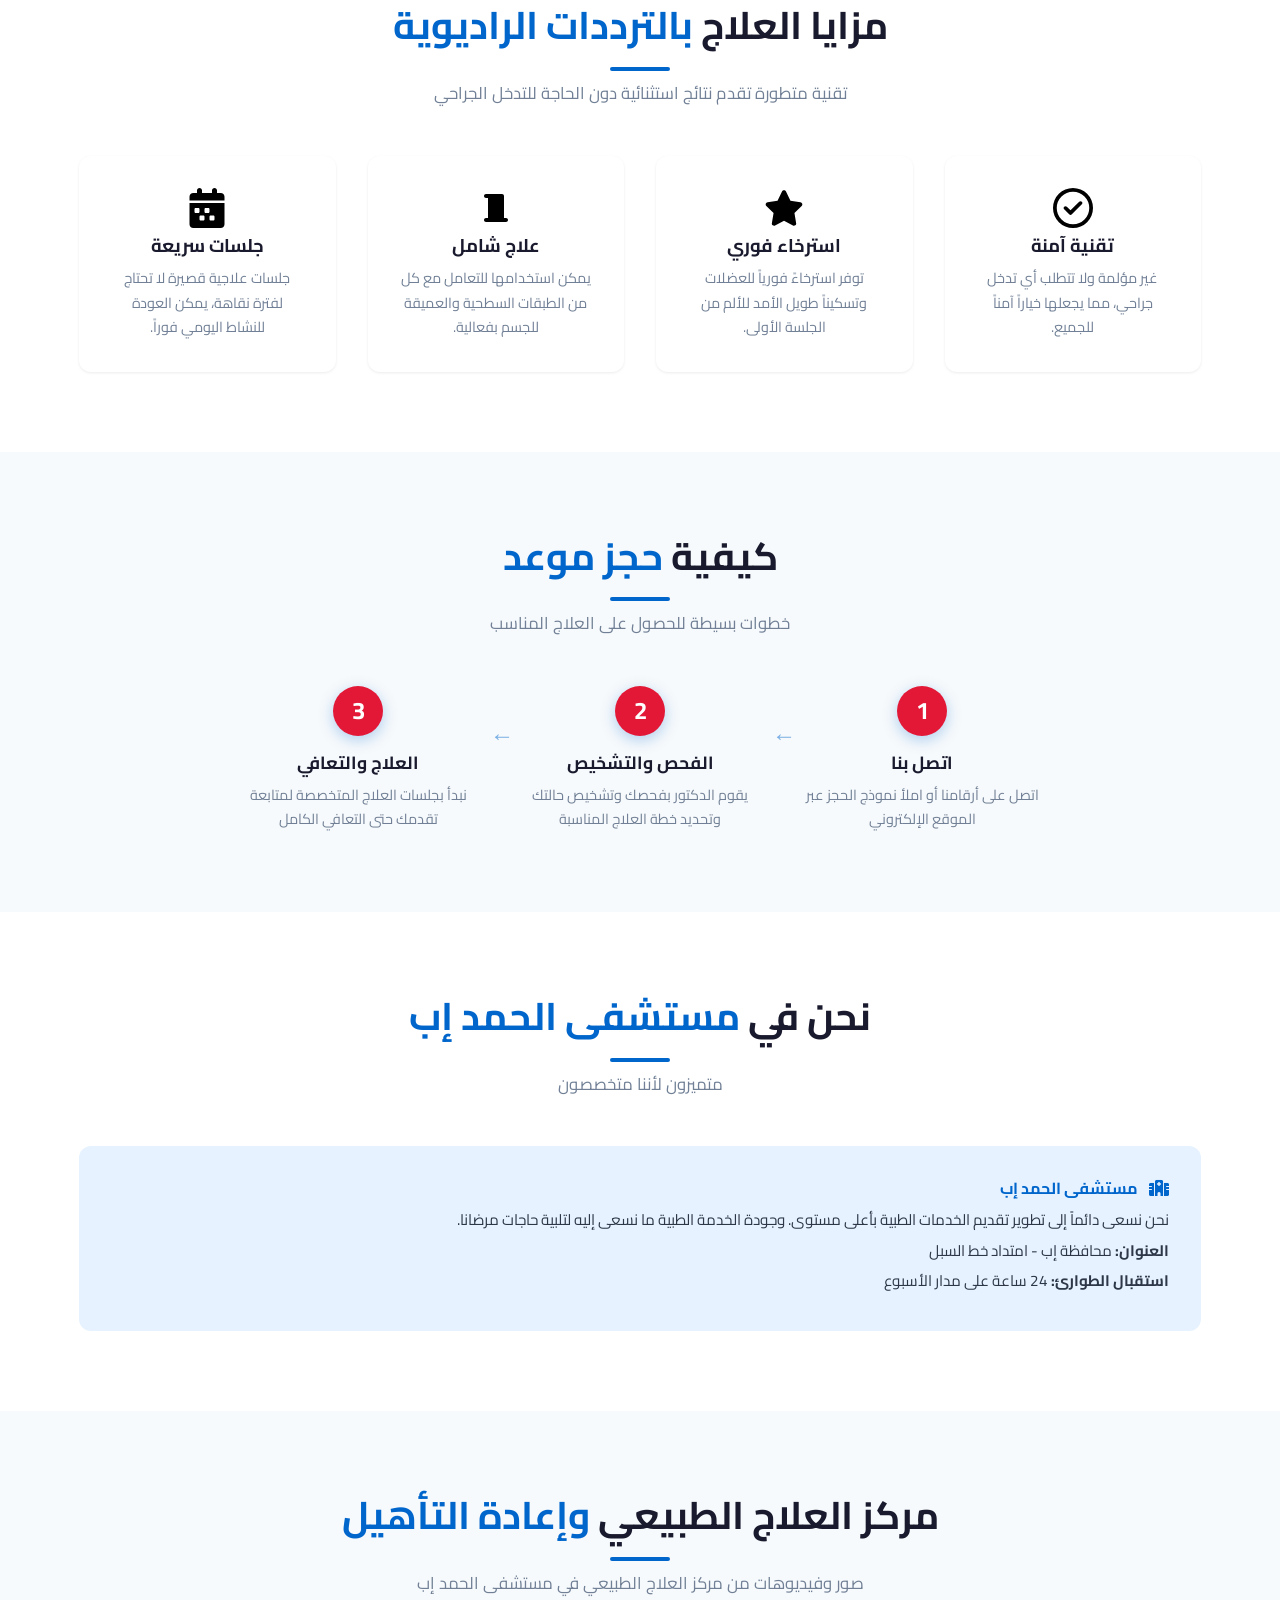
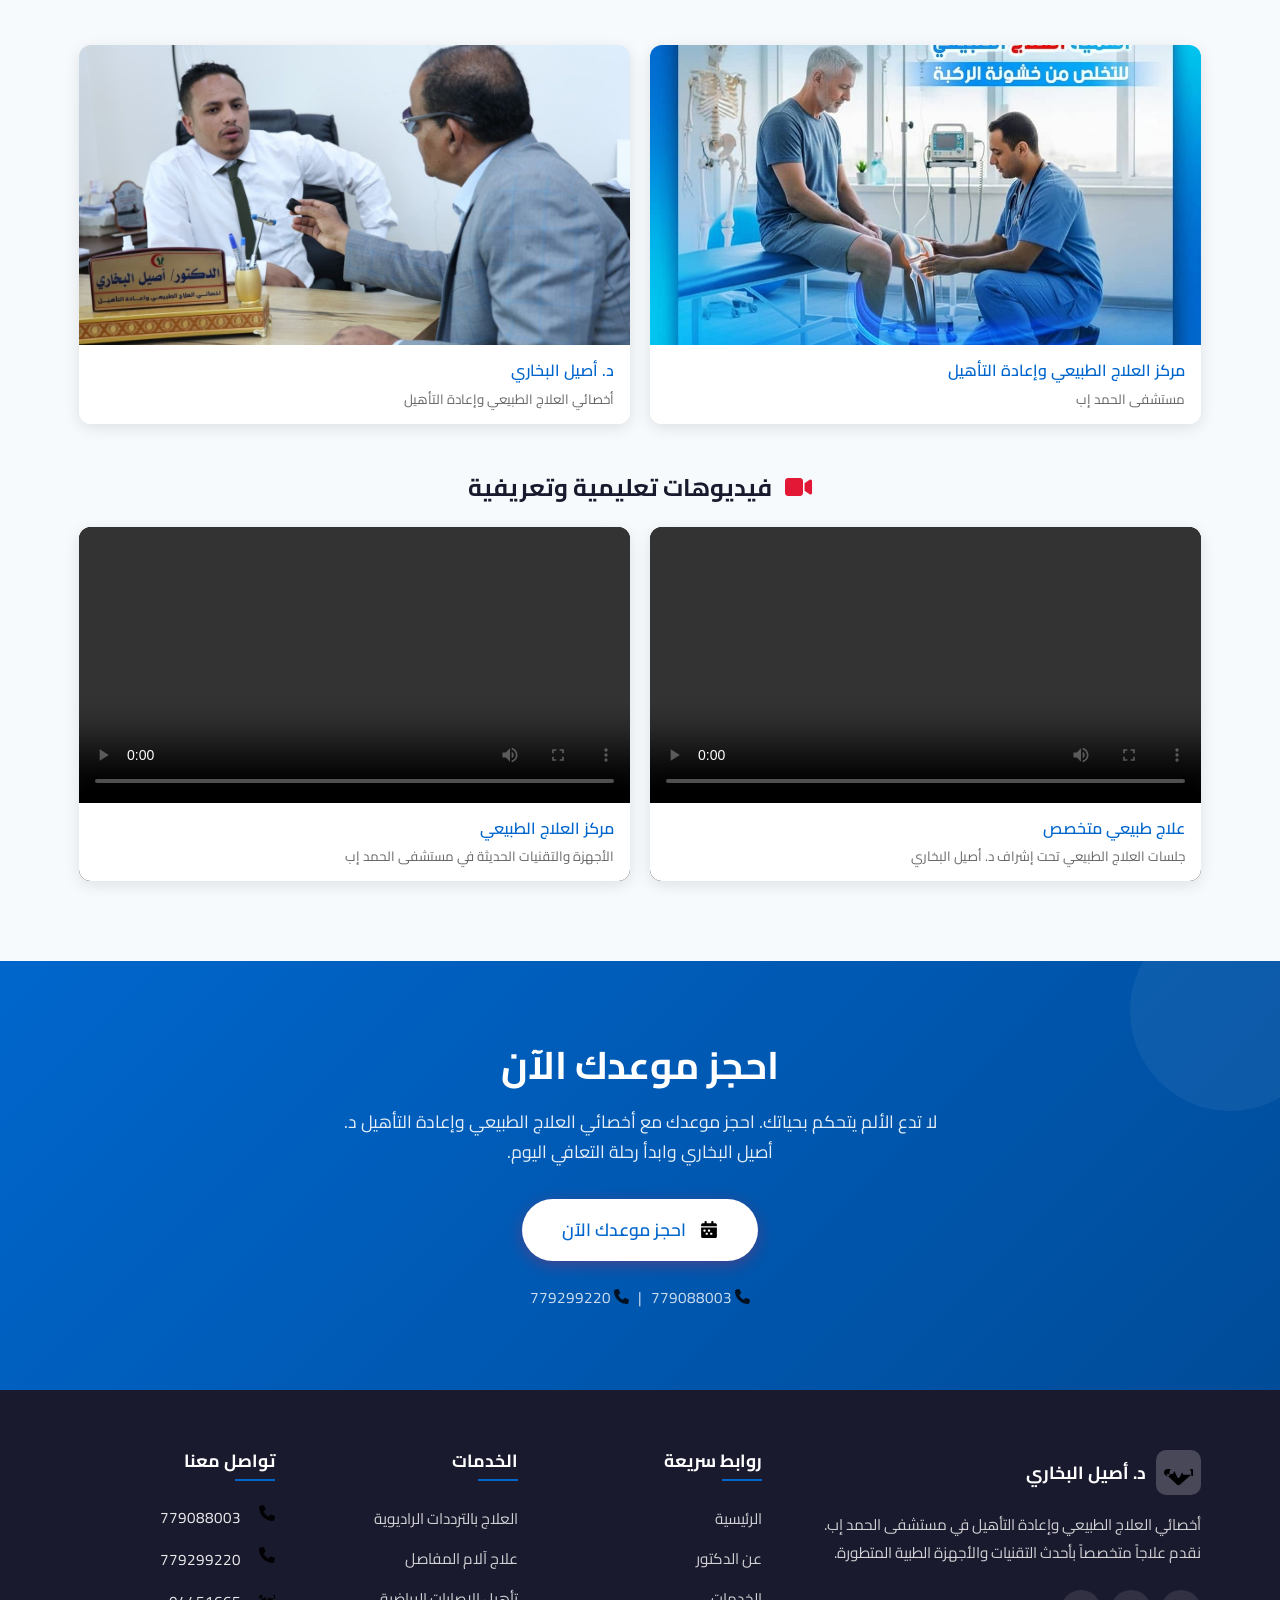
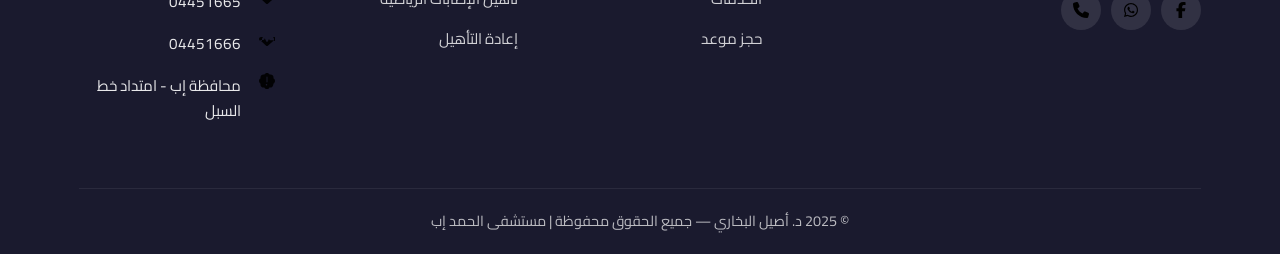
==== commit 19067ecc: "Remove intro pages (intro1.html, intro2.html). Remove intro1.jpg image. Remove 'التعريف' nav link fr" ====
--- a/index.html
+++ b/index.html
@@ -52,7 +52,6 @@
         </div>
       </a>
       <nav class="nav">
-        <a href="intro1.html">التعريف</a>
         <a href="index.html" class="active">الرئيسية</a>
         <a href="about.html">عن الدكتور</a>
         <a href="services.html">الخدمات</a>
@@ -70,8 +69,10 @@
   <!-- Mobile Navigation -->
   <div class="mobile-overlay" id="mobileOverlay"></div>
   <nav class="mobile-nav" id="mobileNav">
-    <a href="intro1.html">التعريف</a>
     <a href="index.html" class="active">الرئيسية</a>
+    <a href="about.html">عن الدكتور</a>
+    <a href="services.html">الخدمات</a>
+    <a href="contact.html">حجز موعد</a>
     <a href="about.html">عن الدكتور</a>
     <a href="services.html">الخدمات</a>
     <a href="contact.html">حجز موعد</a>
@@ -452,3 +453,4 @@
   <script src="js/main.js"></script>
 </body>
 </html>
+<!-- Deploy trigger: Thu Jun 18 16:11:57 AST 2026 -->
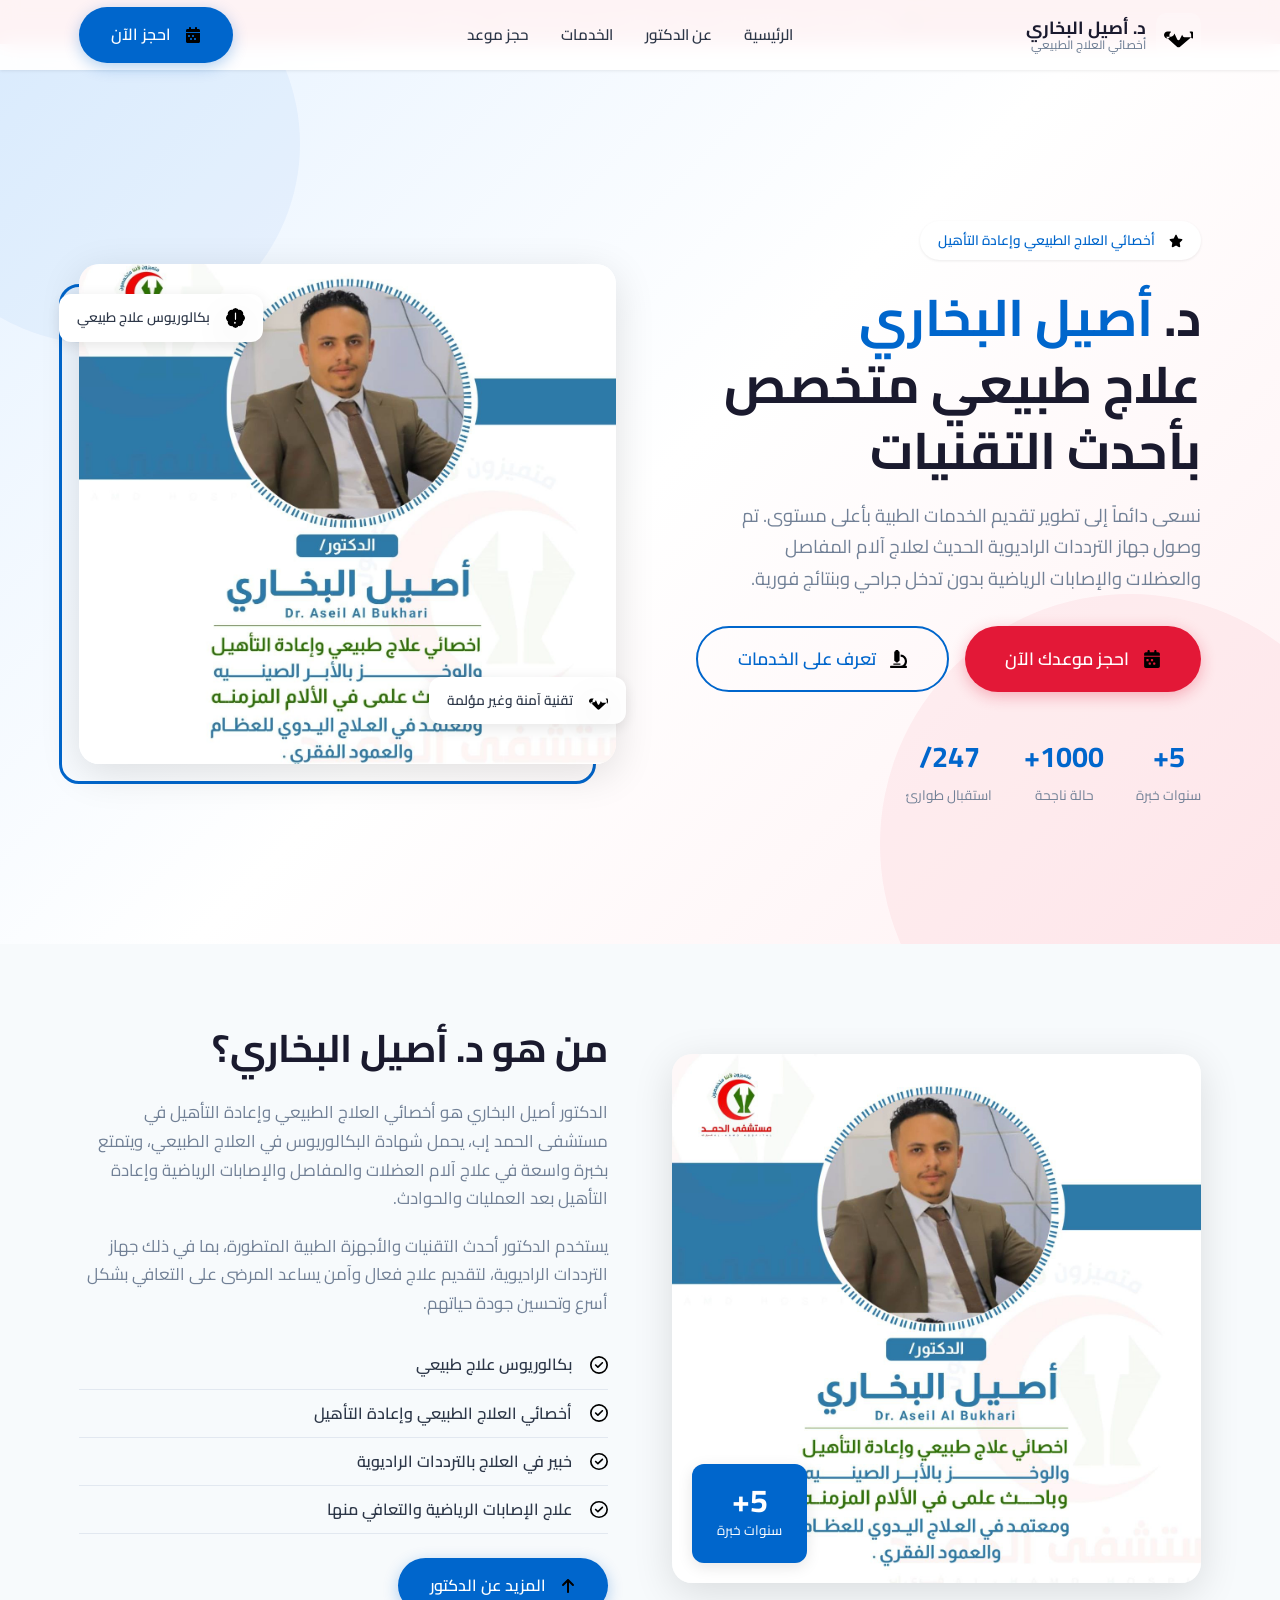
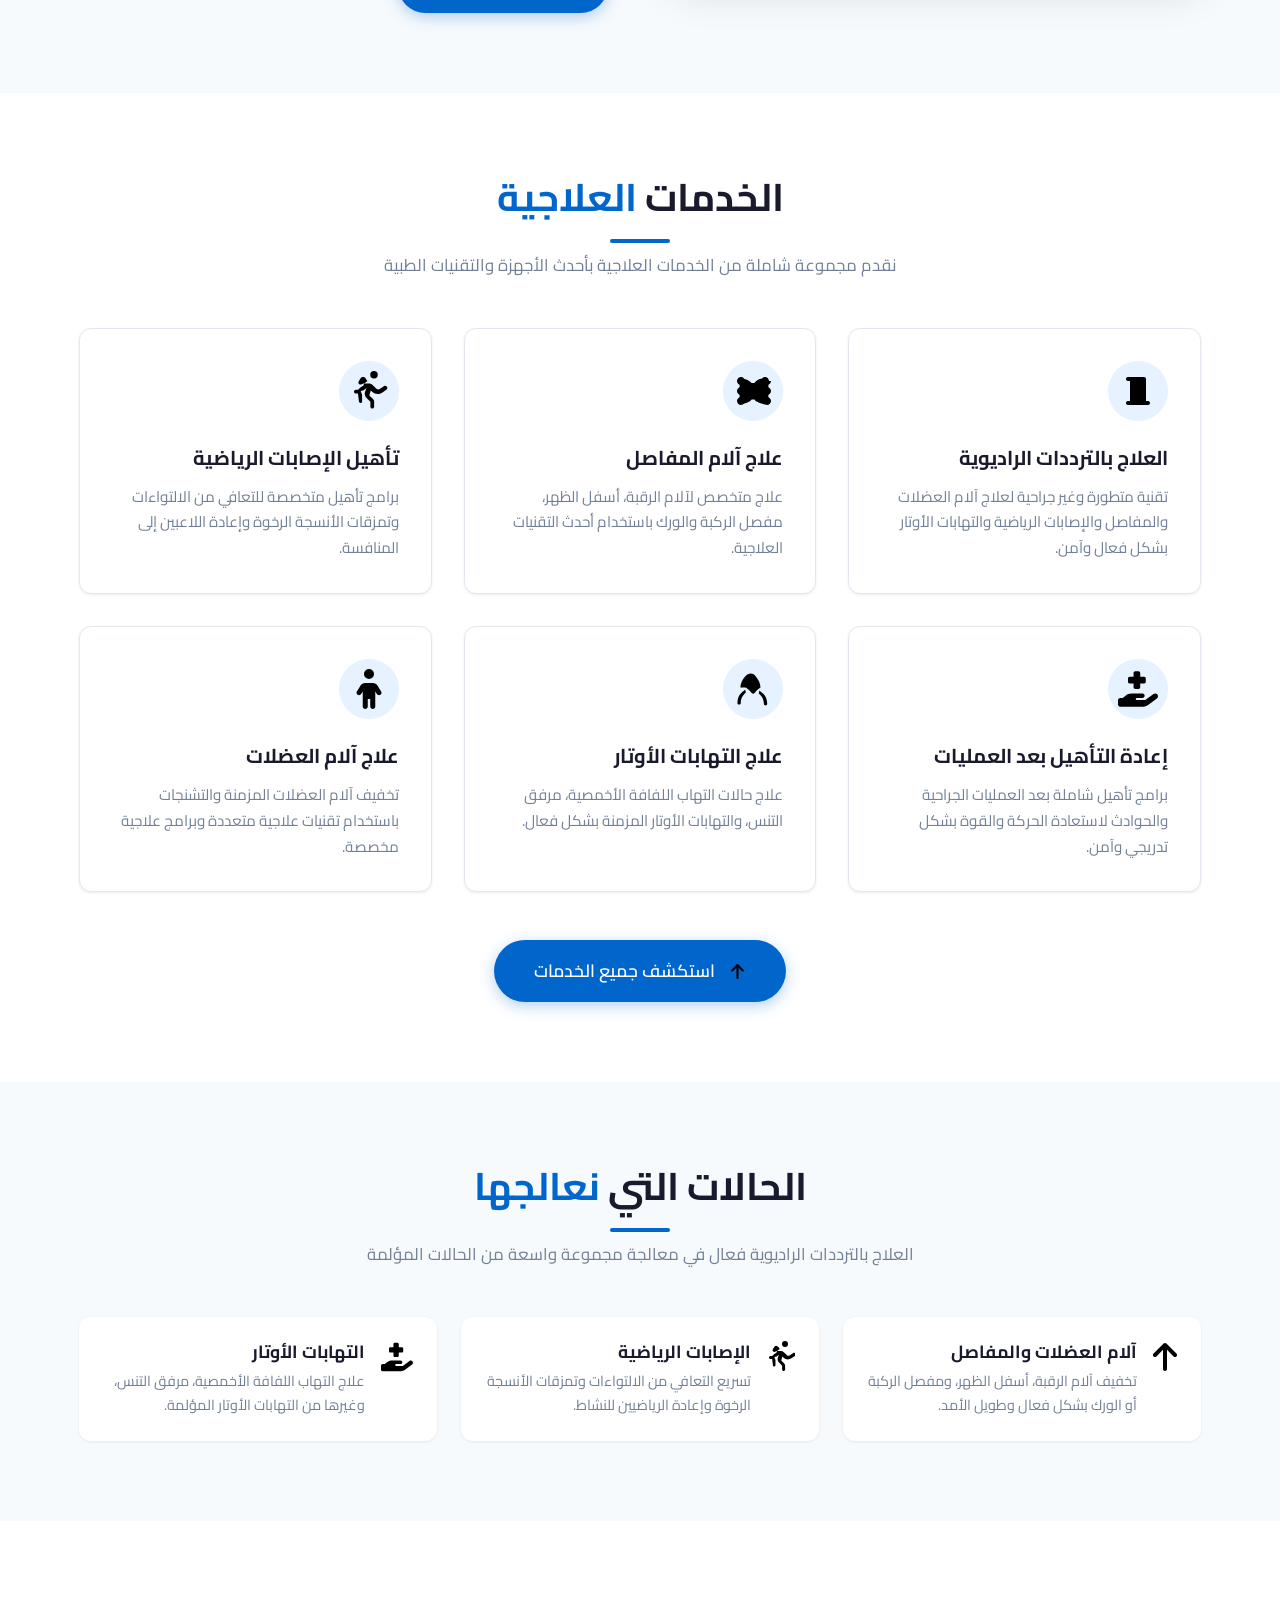
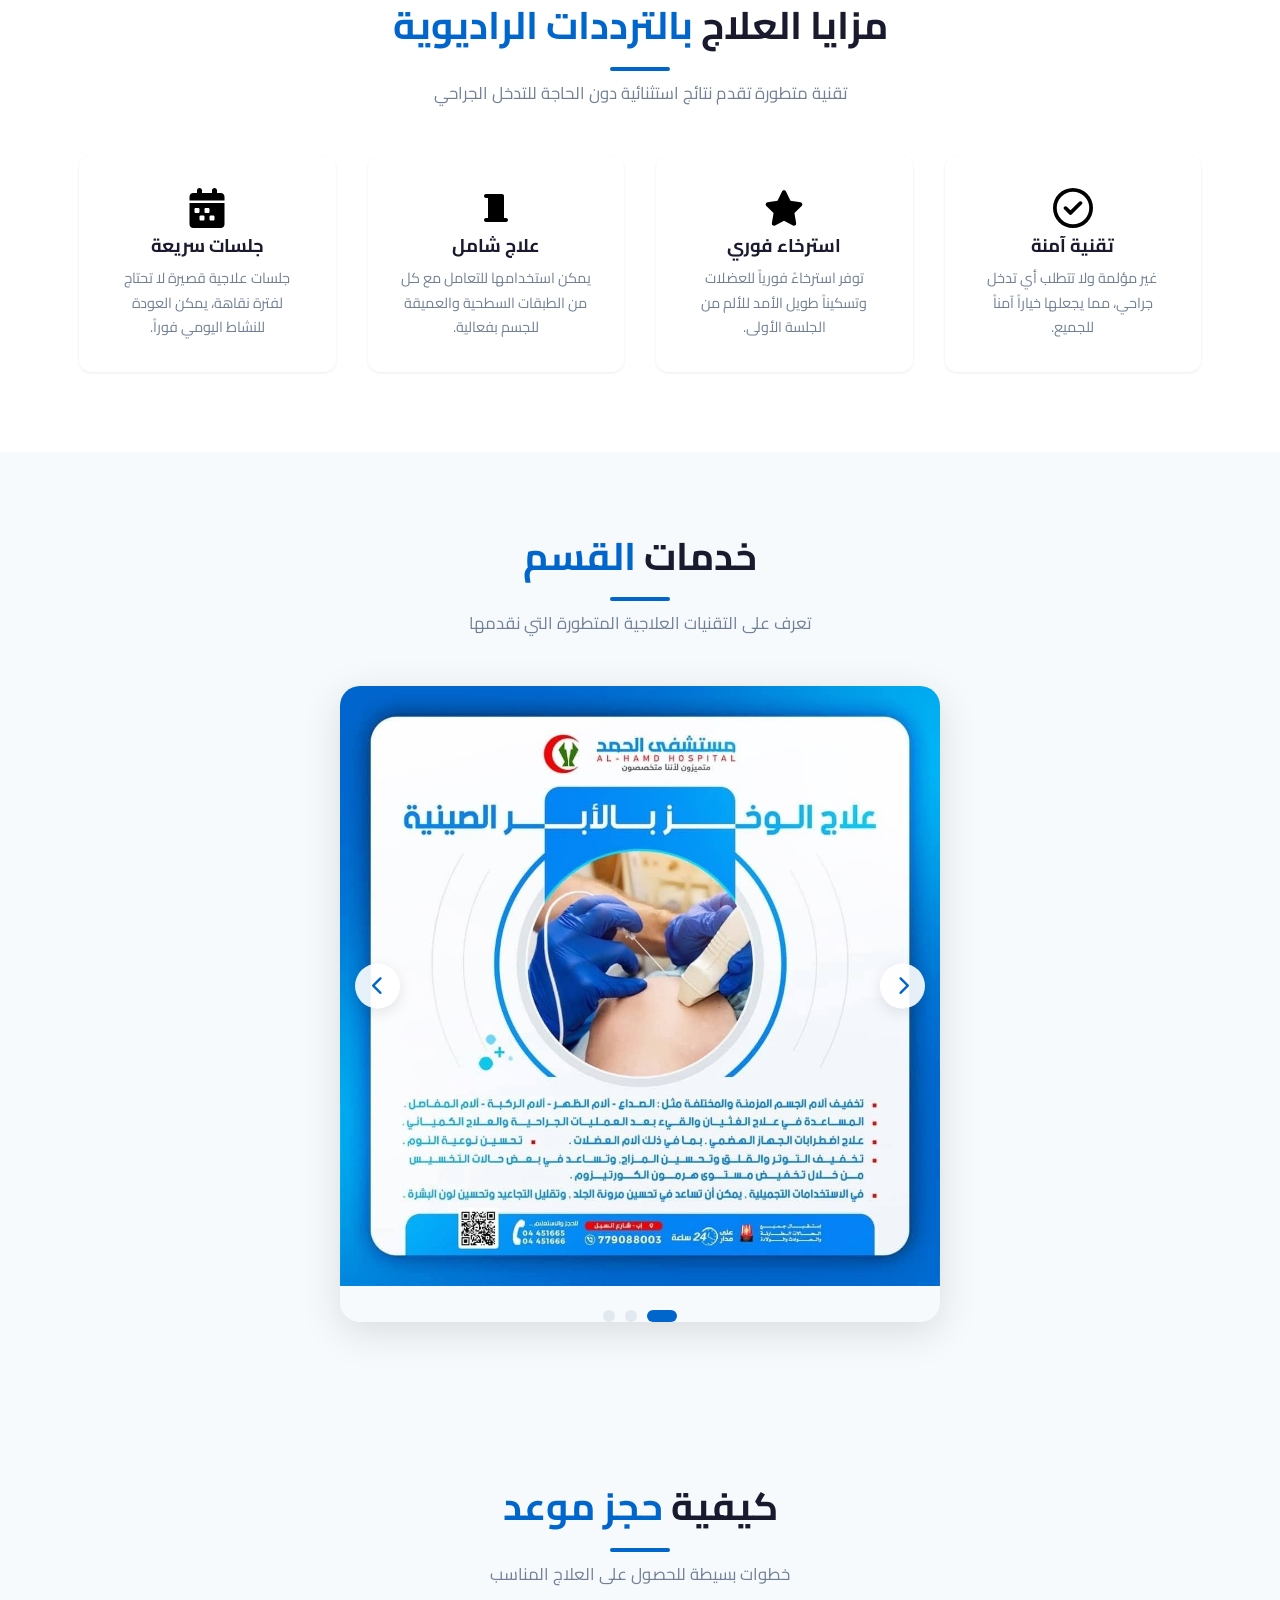
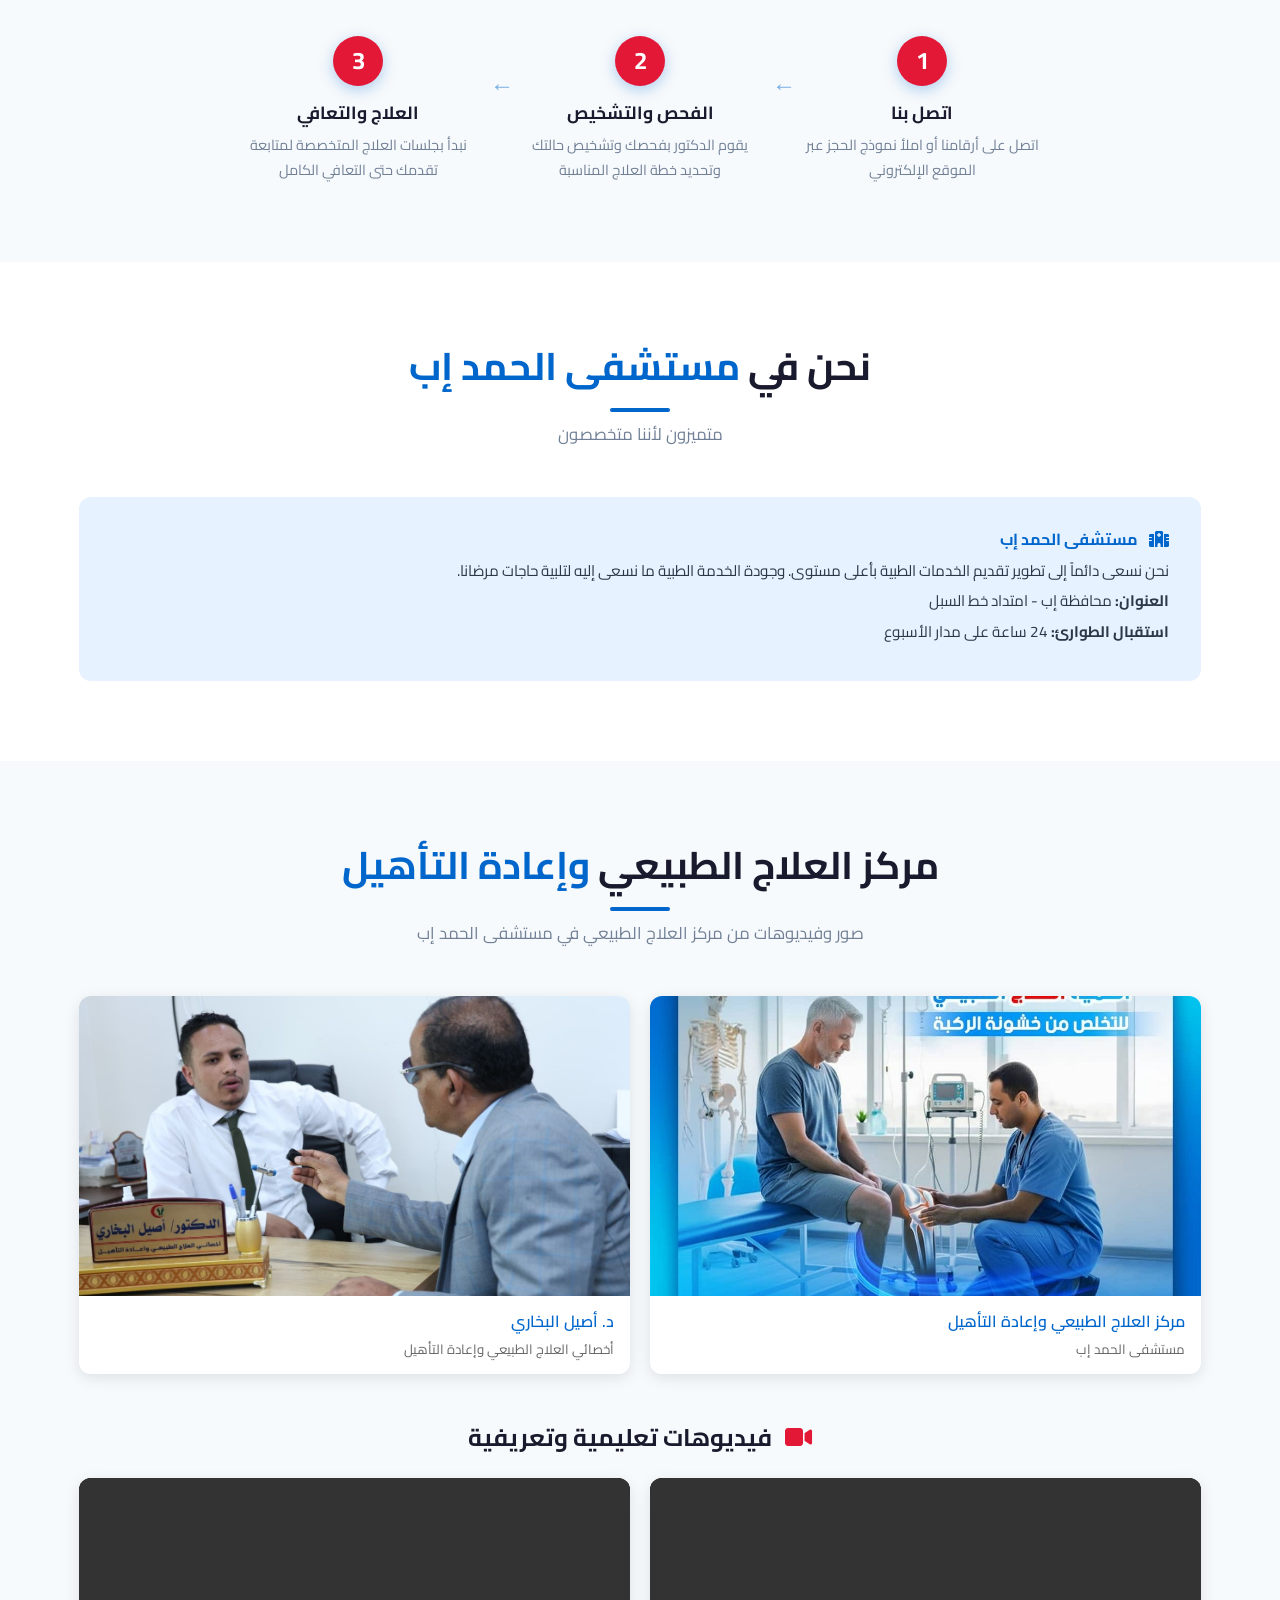
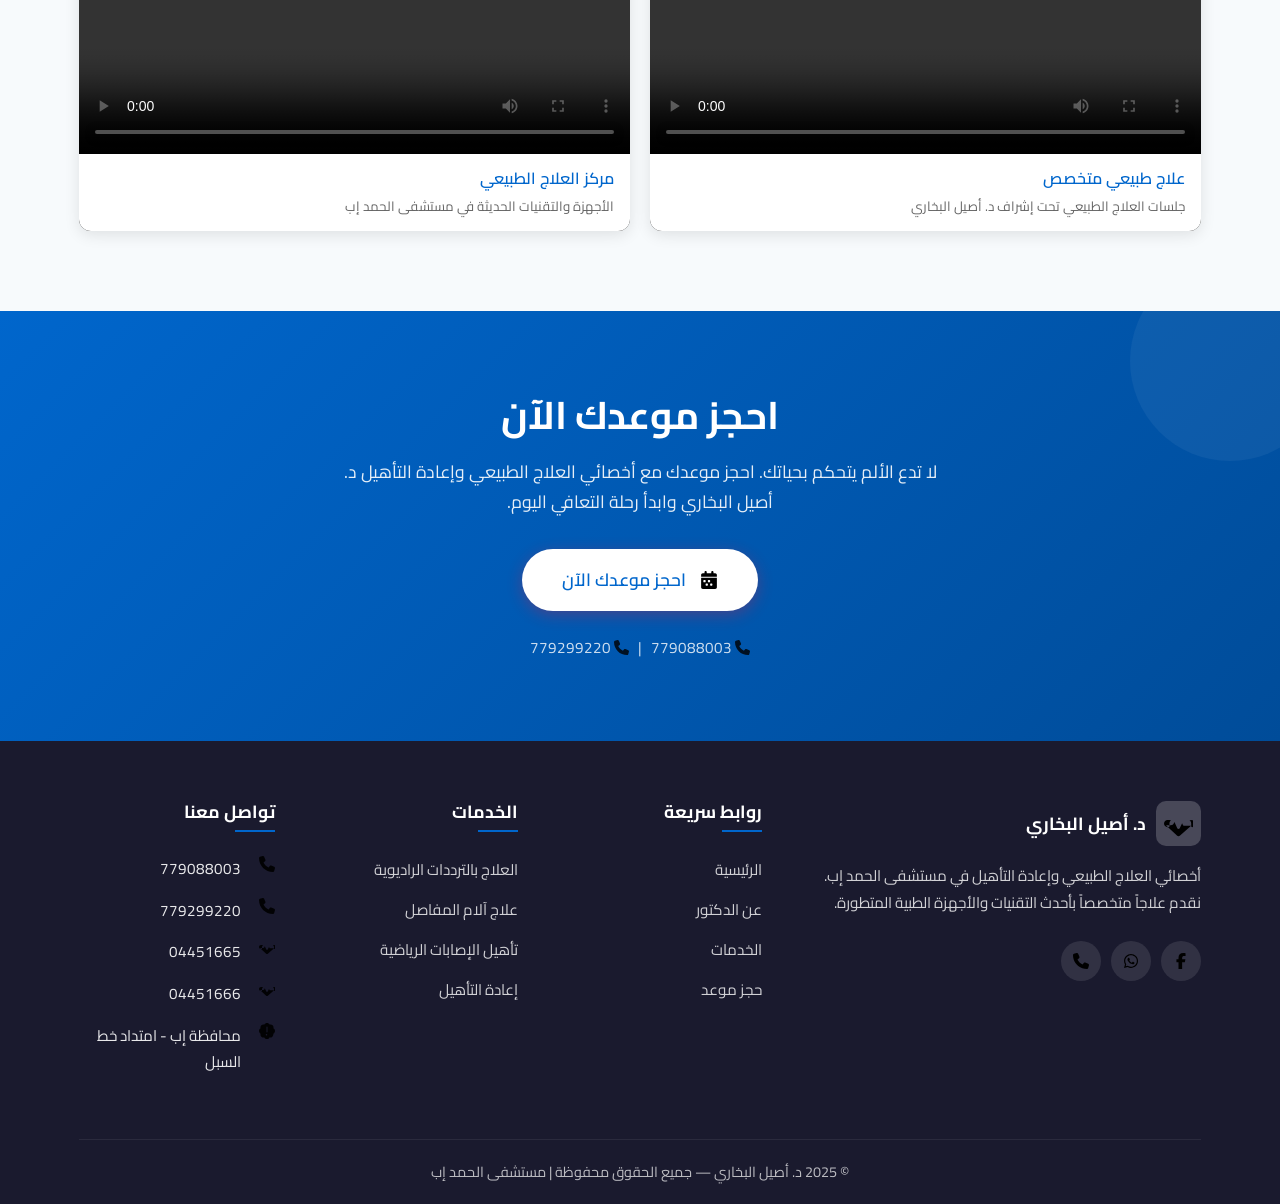
==== commit e9fd3cd6: "Add dynamic services slider with 3 professional images (acupuncture, shockwave, laser therapy). Upda" ====
--- a/index.html
+++ b/index.html
@@ -280,6 +280,41 @@
     </div>
   </section>
 
+  <!-- Services Slider -->
+  <section class="section-alt" id="services-slider">
+    <div class="container">
+      <h2 class="section-title">خدمات <span>القسم</span></h2>
+      <p class="section-subtitle">تعرف على التقنيات العلاجية المتطورة التي نقدمها</p>
+      
+      <div class="services-slider fade-in">
+        <div class="slider-container">
+          <div class="slider-track" id="sliderTrack">
+            <div class="slider-slide">
+              <img src="images/service1.jpg" alt="علاج الوخز بالأبر الصينية - تخفيف آلام الجسم والمفاصل">
+            </div>
+            <div class="slider-slide">
+              <img src="images/service2.jpg" alt="جهاز الشوك ويف - علاج العظام والمفاصل والأوتار">
+            </div>
+            <div class="slider-slide">
+              <img src="images/service3.jpg" alt="العلاج الطبيعي بالليزر - فوائد متعددة للآلام المزمنة">
+            </div>
+          </div>
+          <button class="slider-nav prev" id="sliderPrev" aria-label="الصورة السابقة">
+            <i class="fas fa-chevron-right"></i>
+          </button>
+          <button class="slider-nav next" id="sliderNext" aria-label="الصورة التالية">
+            <i class="fas fa-chevron-left"></i>
+          </button>
+        </div>
+        <div class="slider-dots" id="sliderDots">
+          <button class="slider-dot active" data-index="0" aria-label="صورة 1"></button>
+          <button class="slider-dot" data-index="1" aria-label="صورة 2"></button>
+          <button class="slider-dot" data-index="2" aria-label="صورة 3"></button>
+        </div>
+      </div>
+    </div>
+  </section>
+
   <!-- How It Works -->
   <section class="section-alt" id="steps">
     <div class="container">
--- a/css/style.css
+++ b/css/style.css
@@ -1476,3 +1476,120 @@
     padding: 1.5rem;
   }
 }
+
+/* ---- Services Slider ---- */
+.services-slider {
+  position: relative;
+  max-width: 600px;
+  margin: 0 auto;
+  overflow: hidden;
+  border-radius: var(--radius-lg);
+  box-shadow: var(--shadow-lg);
+}
+
+.slider-container {
+  position: relative;
+  width: 100%;
+  aspect-ratio: 1 / 1;
+  overflow: hidden;
+}
+
+.slider-track {
+  display: flex;
+  transition: transform 0.5s ease;
+  height: 100%;
+}
+
+.slider-slide {
+  min-width: 100%;
+  height: 100%;
+  flex-shrink: 0;
+}
+
+.slider-slide img {
+  width: 100%;
+  height: 100%;
+  object-fit: contain;
+  background: linear-gradient(135deg, #f0f9ff 0%, #e0f2fe 100%);
+}
+
+.slider-nav {
+  position: absolute;
+  top: 50%;
+  transform: translateY(-50%);
+  width: 45px;
+  height: 45px;
+  background: rgba(255,255,255,0.9);
+  border: none;
+  border-radius: 50%;
+  cursor: pointer;
+  display: flex;
+  align-items: center;
+  justify-content: center;
+  font-size: 1.2rem;
+  color: var(--primary);
+  box-shadow: var(--shadow);
+  transition: var(--transition);
+  z-index: 10;
+}
+
+.slider-nav:hover {
+  background: var(--primary);
+  color: white;
+  transform: translateY(-50%) scale(1.1);
+}
+
+.slider-nav.prev {
+  right: 15px;
+}
+
+.slider-nav.next {
+  left: 15px;
+}
+
+.slider-dots {
+  display: flex;
+  justify-content: center;
+  gap: 10px;
+  margin-top: 1.5rem;
+}
+
+.slider-dot {
+  width: 12px;
+  height: 12px;
+  border-radius: 50%;
+  background: var(--border);
+  border: none;
+  cursor: pointer;
+  transition: var(--transition);
+}
+
+.slider-dot.active {
+  background: var(--primary);
+  width: 30px;
+  border-radius: 6px;
+}
+
+.slider-dot:hover {
+  background: var(--primary-light);
+}
+
+@media (max-width: 768px) {
+  .services-slider {
+    max-width: 100%;
+  }
+  
+  .slider-nav {
+    width: 38px;
+    height: 38px;
+    font-size: 1rem;
+  }
+  
+  .slider-nav.prev {
+    right: 8px;
+  }
+  
+  .slider-nav.next {
+    left: 8px;
+  }
+}
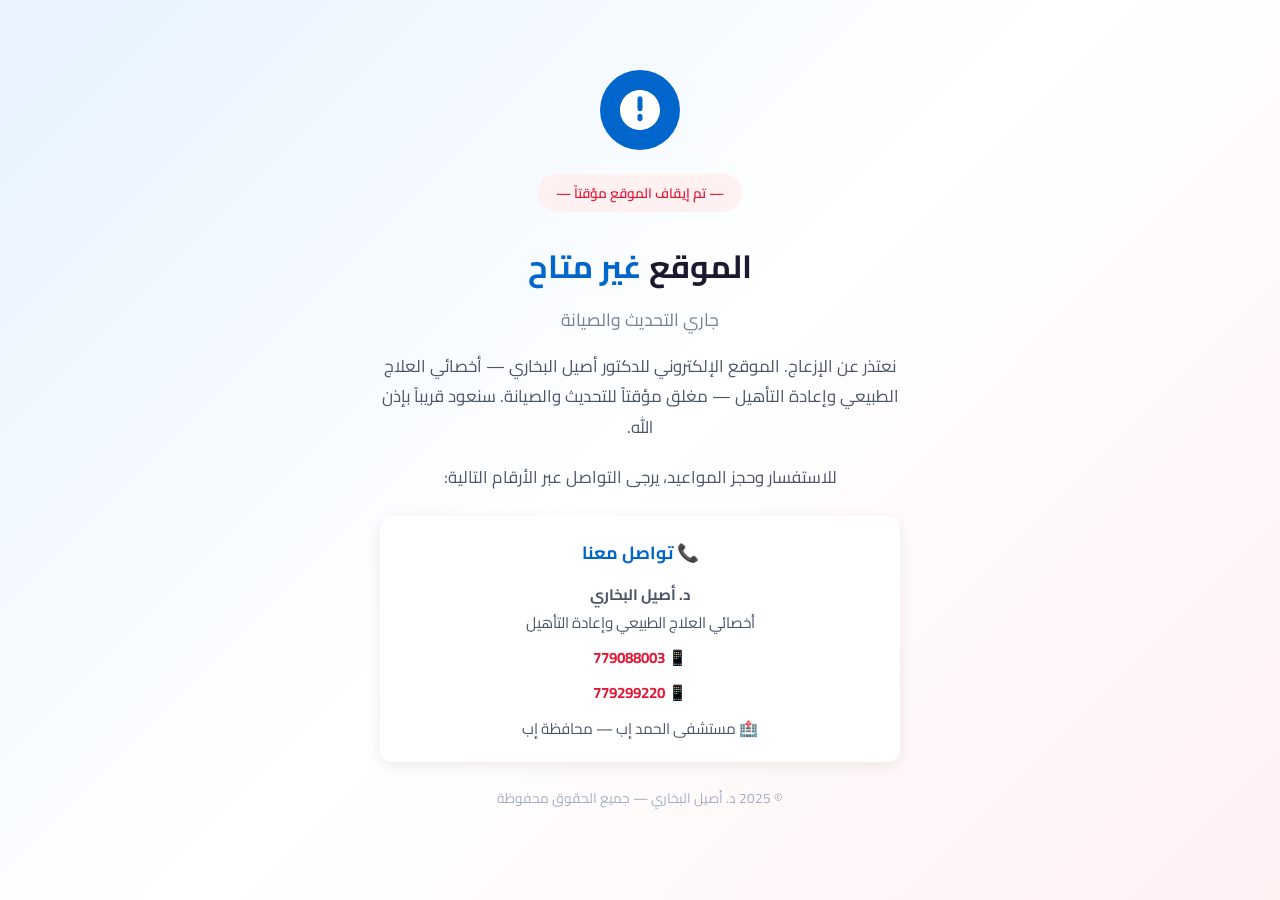
==== commit e0c09ce8: "Take site offline temporarily — maintenance mode" ====
--- a/index.html
+++ b/index.html
@@ -3,489 +3,69 @@
 <head>
   <meta charset="UTF-8">
   <meta name="viewport" content="width=device-width, initial-scale=1.0">
-  <title>د. أصيل البخاري | أخصائي العلاج الطبيعي وإعادة التأهيل</title>
-  <meta name="description" content="الدكتور أصيل البخاري - أخصائي العلاج الطبيعي وإعادة التأهيل في مستشفى الحمد إب. العلاج بالترددات الراديوية، آلام المفاصل، الإصابات الرياضية، إعادة التأهيل.">
+  <title>د. أصيل البخاري | الموقع مغلق مؤقتاً</title>
   <link rel="preconnect" href="https://fonts.googleapis.com">
   <link rel="preconnect" href="https://fonts.gstatic.com" crossorigin>
-  <link href="https://fonts.googleapis.com/css2?family=Cairo:wght@400;500;600;700;800&display=swap" rel="stylesheet">
-  <link rel="stylesheet" href="https://cdnjs.cloudflare.com/ajax/libs/font-awesome/6.5.1/css/all.min.css">
-  <link rel="stylesheet" href="css/style.css">
+  <link href="https://fonts.googleapis.com/css2?family=Cairo:wght@400;600;700;800&display=swap" rel="stylesheet">
   <style>
-    .svg-icon { width: 1em; height: 1em; display: inline-block; vertical-align: -0.125em; fill: currentColor; }
-    .service-icon .svg-icon { width: 2.5rem; height: 2.5rem; }
-    .condition-item .svg-icon { width: 2rem; height: 2rem; }
-    .advantage-box .svg-icon { width: 2.5rem; height: 2.5rem; }
-    .hero-stats .svg-icon { width: 1.5rem; height: 1.5rem; margin-bottom: 0.5rem; }
-    .floating-card .svg-icon { width: 1.2rem; height: 1.2rem; margin-left: 6px; fill: var(--accent); }
-    .footer-social .svg-icon { width: 1rem; height: 1rem; }
-    .footer-contact .svg-icon { width: 1rem; height: 1rem; margin-left: 8px; fill: var(--accent); }
-    .credentials-list .svg-icon { width: 1.1rem; height: 1.1rem; margin-left: 8px; fill: var(--success); vertical-align: middle; }
-    .btn .svg-icon { width: 1em; height: 1em; margin-left: 6px; vertical-align: middle; }
-    .emergency-banner .svg-icon { width: 1em; height: 1em; margin-left: 8px; }
-    .back-to-top .svg-icon { width: 1rem; height: 1rem; }
-    .hero-badge .svg-icon { width: 0.9rem; height: 0.9rem; margin-left: 6px; fill: var(--accent); }
-    .about-img .svg-icon, .gallery-item .svg-icon { width: 1em; height: 1em; }
-    .header .logo-icon .svg-icon { width: 1.8rem; height: 1.8rem; fill: white; }
-    .step-num { background: var(--accent); color: white; width: 50px; height: 50px; border-radius: 50%; display: flex; align-items: center; justify-content: center; font-size: 1.5rem; font-weight: bold; margin: 0 auto 1rem; }
-    .service-card .svg-icon { width: 2.5rem; height: 2.5rem; }
-    .hospital-info-content .svg-icon { width: 1em; height: 1em; vertical-align: middle; margin-left: 8px; fill: var(--primary); }
+    * { margin: 0; padding: 0; box-sizing: border-box; }
+    body {
+      font-family: 'Cairo', sans-serif;
+      background: linear-gradient(135deg, #E6F2FF 0%, #fff 50%, #FFF0F2 100%);
+      min-height: 100vh;
+      display: flex;
+      align-items: center;
+      justify-content: center;
+      direction: rtl;
+      text-align: center;
+      padding: 20px;
+    }
+    .container { max-width: 600px; padding: 40px; }
+    .icon {
+      width: 80px; height: 80px; background: #0066CC;
+      border-radius: 50%; display: flex; align-items: center;
+      justify-content: center; margin: 0 auto 24px;
+    }
+    .icon svg { width: 40px; height: 40px; fill: white; }
+    h1 { font-size: 2rem; color: #1A1A2E; margin-bottom: 8px; }
+    h1 span { color: #0066CC; }
+    .sub { font-size: 1.1rem; color: #718096; margin-bottom: 16px; }
+    .badge {
+      display: inline-block; background: #FFF0F2; color: #E31837;
+      padding: 6px 18px; border-radius: 50px; font-weight: 600;
+      font-size: 0.85rem; margin-bottom: 24px;
+    }
+    p { color: #4A5568; font-size: 1.05rem; line-height: 1.8; margin-bottom: 20px; }
+    .info {
+      background: white; border-radius: 12px; padding: 20px;
+      box-shadow: 0 4px 15px rgba(0,0,0,0.08); margin-top: 24px;
+    }
+    .info h3 { color: #0066CC; margin-bottom: 12px; font-size: 1.1rem; }
+    .info p { font-size: 0.95rem; margin-bottom: 8px; }
+    .info p:last-child { margin-bottom: 0; }
+    .phone { color: #E31837; font-weight: 700; font-size: 1.1rem; }
   </style>
 </head>
 <body>
-
-  <!-- Emergency Banner -->
-  <div class="emergency-banner">
-    <div class="container">
-      <img src="images/icons/heart-pulse.svg" class="svg-icon" alt="">
-      إستقبال الحالات الطارئة والحوادث وحالات الولادة على مدار 24 ساعة — مستشفى الحمد إب
+  <div class="container">
+    <div class="icon">
+      <svg xmlns="http://www.w3.org/2000/svg" viewBox="0 0 512 512">
+        <path d="M256 0C114.6 0 0 114.6 0 256s114.6 256 256 256s256-114.6 256-256S397.4 0 256 0zM256 80c17.7 0 32 14.3 32 32l0 128c0 17.7-14.3 32-32 32s-32-14.3-32-32l0-128c0-17.7 14.3-32 32-32zm32 288c0 17.7-14.3 32-32 32s-32-14.3-32-32l0-32c0-17.7 14.3-32 32-32s32 14.3 32 32l0 32z"/>
+      </svg>
     </div>
+    <span class="badge">— تم إيقاف الموقع مؤقتاً —</span>
+    <h1>الموقع <span>غير متاح</span></h1>
+    <p class="sub">جاري التحديث والصيانة</p>
+    <p>نعتذر عن الإزعاج. الموقع الإلكتروني للدكتور أصيل البخاري — أخصائي العلاج الطبيعي وإعادة التأهيل — مغلق مؤقتاً للتحديث والصيانة. سنعود قريباً بإذن الله.</p>
+    <p>للاستفسار وحجز المواعيد، يرجى التواصل عبر الأرقام التالية:</p>
+    <div class="info">
+      <h3>📞 تواصل معنا</h3>
+      <p><strong>د. أصيل البخاري</strong><br>أخصائي العلاج الطبيعي وإعادة التأهيل</p>
+      <p class="phone">📱 779088003</p>
+      <p class="phone">📱 779299220</p>
+      <p>🏥 مستشفى الحمد إب — محافظة إب</p>
+    </div>
+    <p style="margin-top: 24px; font-size: 0.85rem; color: #A0AEC0;">&copy; 2025 د. أصيل البخاري — جميع الحقوق محفوظة</p>
   </div>
-
-  <!-- Header -->
-  <header class="header" id="header">
-    <div class="container">
-      <a href="index.html" class="logo">
-        <div class="logo-icon" style="background: rgba(255,255,255,0.2); border-radius: 10px; width: 45px; height: 45px; display: flex; align-items: center; justify-content: center;"><img src="images/icons/heart-pulse.svg" class="svg-icon" alt="" style="width: 1.8rem; height: 1.8rem; fill: white;"></div>
-        <div class="logo-text">
-          د. أصيل البخاري
-          <small>أخصائي العلاج الطبيعي</small>
-        </div>
-      </a>
-      <nav class="nav">
-        <a href="index.html" class="active">الرئيسية</a>
-        <a href="about.html">عن الدكتور</a>
-        <a href="services.html">الخدمات</a>
-        <a href="contact.html">حجز موعد</a>
-      </nav>
-      <a href="contact.html" class="btn btn-primary">
-        <img src="images/icons/calendar.svg" class="svg-icon" alt=""> احجز الآن
-      </a>
-      <button class="mobile-toggle" id="mobileToggle">
-        ☰
-      </button>
-    </div>
-  </header>
-
-  <!-- Mobile Navigation -->
-  <div class="mobile-overlay" id="mobileOverlay"></div>
-  <nav class="mobile-nav" id="mobileNav">
-    <a href="index.html" class="active">الرئيسية</a>
-    <a href="about.html">عن الدكتور</a>
-    <a href="services.html">الخدمات</a>
-    <a href="contact.html">حجز موعد</a>
-    <a href="about.html">عن الدكتور</a>
-    <a href="services.html">الخدمات</a>
-    <a href="contact.html">حجز موعد</a>
-    <a href="contact.html" class="btn btn-primary">
-      <img src="images/icons/calendar.svg" class="svg-icon" alt=""> احجز موعدك
-    </a>
-  </nav>
-
-  <!-- Hero Section -->
-  <section class="hero" id="home">
-    <div class="container">
-      <div class="hero-content">
-        <div class="hero-badge">
-          <img src="images/icons/star.svg" class="svg-icon" alt="">
-          أخصائي العلاج الطبيعي وإعادة التأهيل
-        </div>
-        <h1>
-          د. <span>أصيل البخاري</span><br>
-          علاج طبيعي متخصص بأحدث التقنيات
-        </h1>
-        <p class="hero-desc">
-          نسعى دائماً إلى تطوير تقديم الخدمات الطبية بأعلى مستوى. تم وصول جهاز الترددات الراديوية الحديث 
-          لعلاج آلام المفاصل والعضلات والإصابات الرياضية بدون تدخل جراحي وبنتائج فورية.
-        </p>
-        <div class="hero-btns">
-          <a href="contact.html" class="btn btn-accent btn-lg">
-            <img src="images/icons/calendar.svg" class="svg-icon" alt=""> احجز موعدك الآن
-          </a>
-          <a href="services.html" class="btn btn-outline btn-lg">
-            <img src="images/icons/microscope.svg" class="svg-icon" alt=""> تعرف على الخدمات
-          </a>
-        </div>
-        <div class="hero-stats">
-          <div class="hero-stat">
-            <strong>+5</strong>
-            <span>سنوات خبرة</span>
-          </div>
-          <div class="hero-stat">
-            <strong>1000+</strong>
-            <span>حالة ناجحة</span>
-          </div>
-          <div class="hero-stat">
-            <strong>24/7</strong>
-            <span>استقبال طوارئ</span>
-          </div>
-        </div>
-      </div>
-      <div class="hero-image">
-        <img src="images/hero.jpg" alt="د. أصيل البخاري - أخصائي العلاج الطبيعي">
-        <div class="floating-card fc-1">
-          <img src="images/icons/certificate.svg" class="svg-icon" alt="">
-          <div>بكالوريوس علاج طبيعي</div>
-        </div>
-        <div class="floating-card fc-2">
-<img src="images/icons/heart-pulse.svg" class="svg-icon" alt="">
-          <div>تقنية آمنة وغير مؤلمة</div>
-        </div>
-      </div>
-    </div>
-  </section>
-
-  <!-- About Preview -->
-  <section class="section-alt" id="about">
-    <div class="container">
-      <div class="about-preview">
-        <div class="about-img">
-          <img src="images/hero.jpg" alt="د. أصيل البخاري">
-          <div class="experience-badge">
-            <strong>5+</strong>
-            <span>سنوات خبرة</span>
-          </div>
-        </div>
-        <div class="about-text">
-          <h2>من هو <span>د. أصيل البخاري</span>؟</h2>
-          <p>
-            الدكتور أصيل البخاري هو أخصائي العلاج الطبيعي وإعادة التأهيل في مستشفى الحمد إب، 
-            يحمل شهادة البكالوريوس في العلاج الطبيعي، ويتمتع بخبرة واسعة في علاج آلام العضلات والمفاصل 
-            والإصابات الرياضية وإعادة التأهيل بعد العمليات والحوادث.
-          </p>
-          <p>
-            يستخدم الدكتور أحدث التقنيات والأجهزة الطبية المتطورة، بما في ذلك جهاز الترددات الراديوية، 
-            لتقديم علاج فعال وآمن يساعد المرضى على التعافي بشكل أسرع وتحسين جودة حياتهم.
-          </p>
-          <ul class="credentials-list">
-            <li><img src="images/icons/check-circle.svg" class="svg-icon" alt=""> بكالوريوس علاج طبيعي</li>
-            <li><img src="images/icons/check-circle.svg" class="svg-icon" alt=""> أخصائي العلاج الطبيعي وإعادة التأهيل</li>
-            <li><img src="images/icons/check-circle.svg" class="svg-icon" alt=""> خبير في العلاج بالترددات الراديوية</li>
-            <li><img src="images/icons/check-circle.svg" class="svg-icon" alt=""> علاج الإصابات الرياضية والتعافي منها</li>
-          </ul>
-          <a href="about.html" class="btn btn-primary" style="margin-top: 1.5rem;">
-            <img src="images/icons/arrow-up.svg" class="svg-icon" alt=""> المزيد عن الدكتور
-          </a>
-        </div>
-      </div>
-    </div>
-  </section>
-
-  <!-- Services Section -->
-  <section id="services">
-    <div class="container">
-      <h2 class="section-title">الخدمات <span>العلاجية</span></h2>
-      <p class="section-subtitle">نقدم مجموعة شاملة من الخدمات العلاجية بأحدث الأجهزة والتقنيات الطبية</p>
-      
-      <div class="services-grid">
-        <div class="service-card fade-in">
-          <div class="service-icon"><img src="images/icons/wave-square.svg" class="svg-icon" alt=""></div>
-          <h3>العلاج بالترددات الراديوية</h3>
-          <p>تقنية متطورة وغير جراحية لعلاج آلام العضلات والمفاصل والإصابات الرياضية والتهابات الأوتار بشكل فعال وآمن.</p>
-        </div>
-        <div class="service-card fade-in">
-          <div class="service-icon"><img src="images/icons/bone.svg" class="svg-icon" alt=""></div>
-          <h3>علاج آلام المفاصل</h3>
-          <p>علاج متخصص لآلام الرقبة، أسفل الظهر، مفصل الركبة والورك باستخدام أحدث التقنيات العلاجية.</p>
-        </div>
-        <div class="service-card fade-in">
-          <div class="service-icon"><img src="images/icons/running.svg" class="svg-icon" alt=""></div>
-          <h3>تأهيل الإصابات الرياضية</h3>
-          <p>برامج تأهيل متخصصة للتعافي من الالتواءات وتمزقات الأنسجة الرخوة وإعادة اللاعبين إلى المنافسة.</p>
-        </div>
-        <div class="service-card fade-in">
-          <div class="service-icon"><img src="images/icons/medical-hand.svg" class="svg-icon" alt=""></div>
-          <h3>إعادة التأهيل بعد العمليات</h3>
-          <p>برامج تأهيل شاملة بعد العمليات الجراحية والحوادث لاستعادة الحركة والقوة بشكل تدريجي وآمن.</p>
-        </div>
-        <div class="service-card fade-in">
-          <div class="service-icon"><img src="images/icons/spa.svg" class="svg-icon" alt=""></div>
-          <h3>علاج التهابات الأوتار</h3>
-          <p>علاج حالات التهاب اللفافة الأخمصية، مرفق التنس، والتهابات الأوتار المزمنة بشكل فعال.</p>
-        </div>
-        <div class="service-card fade-in">
-          <div class="service-icon"><img src="images/icons/child.svg" class="svg-icon" alt=""></div>
-          <h3>علاج آلام العضلات</h3>
-          <p>تخفيف آلام العضلات المزمنة والتشنجات باستخدام تقنيات علاجية متعددة وبرامج علاجية مخصصة.</p>
-        </div>
-      </div>
-      
-      <div style="text-align: center; margin-top: 3rem;">
-        <a href="services.html" class="btn btn-primary btn-lg">
-          <img src="images/icons/arrow-up.svg" class="svg-icon" alt=""> استكشف جميع الخدمات
-        </a>
-      </div>
-    </div>
-  </section>
-
-  <!-- Conditions Section -->
-  <section class="section-alt" id="conditions">
-    <div class="container">
-      <h2 class="section-title">الحالات التي <span>نعالجها</span></h2>
-      <p class="section-subtitle">العلاج بالترددات الراديوية فعال في معالجة مجموعة واسعة من الحالات المؤلمة</p>
-      
-      <div class="conditions-list">
-        <div class="condition-item fade-in">
-          <img src="images/icons/arrow-up.svg" class="svg-icon" alt="">
-          <div>
-            <h4>آلام العضلات والمفاصل</h4>
-            <p>تخفيف آلام الرقبة، أسفل الظهر، ومفصل الركبة أو الورك بشكل فعال وطويل الأمد.</p>
-          </div>
-        </div>
-        <div class="condition-item fade-in">
-          <img src="images/icons/running.svg" class="svg-icon" alt="">
-          <div>
-            <h4>الإصابات الرياضية</h4>
-            <p>تسريع التعافي من الالتواءات وتمزقات الأنسجة الرخوة وإعادة الرياضيين للنشاط.</p>
-          </div>
-        </div>
-        <div class="condition-item fade-in">
-          <img src="images/icons/medical-hand.svg" class="svg-icon" alt="">
-          <div>
-            <h4>التهابات الأوتار</h4>
-            <p>علاج التهاب اللفافة الأخمصية، مرفق التنس، وغيرها من التهابات الأوتار المؤلمة.</p>
-          </div>
-        </div>
-      </div>
-    </div>
-  </section>
-
-  <!-- Advantages Section -->
-  <section id="advantages">
-    <div class="container">
-      <h2 class="section-title">مزايا العلاج <span>بالترددات الراديوية</span></h2>
-      <p class="section-subtitle">تقنية متطورة تقدم نتائج استثنائية دون الحاجة للتدخل الجراحي</p>
-      
-      <div class="advantages-grid">
-        <div class="advantage-box fade-in">
-          <img src="images/icons/check-circle.svg" class="svg-icon" alt="">
-          <h4>تقنية آمنة</h4>
-          <p>غير مؤلمة ولا تتطلب أي تدخل جراحي، مما يجعلها خياراً آمناً للجميع.</p>
-        </div>
-        <div class="advantage-box fade-in">
-          <img src="images/icons/star.svg" class="svg-icon" alt="">
-          <h4>استرخاء فوري</h4>
-          <p>توفر استرخاءً فورياً للعضلات وتسكيناً طويل الأمد للألم من الجلسة الأولى.</p>
-        </div>
-        <div class="advantage-box fade-in">
-          <img src="images/icons/wave-square.svg" class="svg-icon" alt="">
-          <h4>علاج شامل</h4>
-          <p>يمكن استخدامها للتعامل مع كل من الطبقات السطحية والعميقة للجسم بفعالية.</p>
-        </div>
-        <div class="advantage-box fade-in">
-          <img src="images/icons/calendar.svg" class="svg-icon" alt="">
-          <h4>جلسات سريعة</h4>
-          <p>جلسات علاجية قصيرة لا تحتاج لفترة نقاهة، يمكن العودة للنشاط اليومي فوراً.</p>
-        </div>
-      </div>
-    </div>
-  </section>
-
-  <!-- Services Slider -->
-  <section class="section-alt" id="services-slider">
-    <div class="container">
-      <h2 class="section-title">خدمات <span>القسم</span></h2>
-      <p class="section-subtitle">تعرف على التقنيات العلاجية المتطورة التي نقدمها</p>
-      
-      <div class="services-slider fade-in">
-        <div class="slider-container">
-          <div class="slider-track" id="sliderTrack">
-            <div class="slider-slide">
-              <img src="images/service1.jpg" alt="علاج الوخز بالأبر الصينية - تخفيف آلام الجسم والمفاصل">
-            </div>
-            <div class="slider-slide">
-              <img src="images/service2.jpg" alt="جهاز الشوك ويف - علاج العظام والمفاصل والأوتار">
-            </div>
-            <div class="slider-slide">
-              <img src="images/service3.jpg" alt="العلاج الطبيعي بالليزر - فوائد متعددة للآلام المزمنة">
-            </div>
-          </div>
-          <button class="slider-nav prev" id="sliderPrev" aria-label="الصورة السابقة">
-            <i class="fas fa-chevron-right"></i>
-          </button>
-          <button class="slider-nav next" id="sliderNext" aria-label="الصورة التالية">
-            <i class="fas fa-chevron-left"></i>
-          </button>
-        </div>
-        <div class="slider-dots" id="sliderDots">
-          <button class="slider-dot active" data-index="0" aria-label="صورة 1"></button>
-          <button class="slider-dot" data-index="1" aria-label="صورة 2"></button>
-          <button class="slider-dot" data-index="2" aria-label="صورة 3"></button>
-        </div>
-      </div>
-    </div>
-  </section>
-
-  <!-- How It Works -->
-  <section class="section-alt" id="steps">
-    <div class="container">
-      <h2 class="section-title">كيفية <span>حجز موعد</span></h2>
-      <p class="section-subtitle">خطوات بسيطة للحصول على العلاج المناسب</p>
-      
-      <div class="steps">
-        <div class="step fade-in">
-          <div class="step-num">1</div>
-          <h4>اتصل بنا</h4>
-          <p>اتصل على أرقامنا أو املأ نموذج الحجز عبر الموقع الإلكتروني</p>
-        </div>
-        <div class="step fade-in">
-          <div class="step-num">2</div>
-          <h4>الفحص والتشخيص</h4>
-          <p>يقوم الدكتور بفحصك وتشخيص حالتك وتحديد خطة العلاج المناسبة</p>
-        </div>
-        <div class="step fade-in">
-          <div class="step-num">3</div>
-          <h4>العلاج والتعافي</h4>
-          <p>نبدأ بجلسات العلاج المتخصصة لمتابعة تقدمك حتى التعافي الكامل</p>
-        </div>
-      </div>
-    </div>
-  </section>
-
-  <!-- Hospital Info -->
-  <section id="hospital">
-    <div class="container">
-      <h2 class="section-title">نحن في <span>مستشفى الحمد إب</span></h2>
-      <p class="section-subtitle">متميزون لأننا متخصصون</p>
-      
-      <div class="hospital-info fade-in">
-        <div class="hospital-info-content">
-          <h4><i class="fas fa-hospital" style="color: var(--primary); margin-left: 8px;"></i> مستشفى الحمد إب</h4>
-          <p>نحن نسعى دائماً إلى تطوير تقديم الخدمات الطبية بأعلى مستوى. وجودة الخدمة الطبية ما نسعى إليه لتلبية حاجات مرضانا.</p>
-          <p><strong>العنوان:</strong> محافظة إب - امتداد خط السبل</p>
-          <p><strong>استقبال الطوارئ:</strong> 24 ساعة على مدار الأسبوع</p>
-        </div>
-      </div>
-    </div>
-  </section>
-
-  <!-- Media Gallery -->
-  <section class="section-alt" id="media">
-    <div class="container">
-      <h2 class="section-title">مركز العلاج الطبيعي <span>وإعادة التأهيل</span></h2>
-      <p class="section-subtitle">صور وفيديوهات من مركز العلاج الطبيعي في مستشفى الحمد إب</p>
-      
-      <!-- Photo Gallery -->
-      <div class="gallery-grid" style="display: grid; grid-template-columns: repeat(auto-fit, minmax(300px, 1fr)); gap: 20px; margin-top: 2rem;">
-        <div class="gallery-item" style="border-radius: 12px; overflow: hidden; box-shadow: 0 4px 15px rgba(0,0,0,0.1);">
-          <a href="images/center-photo.jpg" target="_blank">
-            <img src="images/center-photo.jpg" alt="مركز العلاج الطبيعي وإعادة التأهيل - مستشفى الحمد إب" style="width: 100%; height: 300px; object-fit: cover; display: block;">
-          </a>
-          <div style="padding: 12px 16px; background: white;">
-            <p style="margin: 0; font-weight: 600; color: var(--primary);">مركز العلاج الطبيعي وإعادة التأهيل</p>
-            <small style="color: #666;">مستشفى الحمد إب</small>
-          </div>
-        </div>
-        <div class="gallery-item" style="border-radius: 12px; overflow: hidden; box-shadow: 0 4px 15px rgba(0,0,0,0.1);">
-          <a href="images/dr-aseel-photo.jpg" target="_blank">
-            <img src="images/dr-aseel-photo.jpg" alt="د. أصيل البخاري - مركز العلاج الطبيعي" style="width: 100%; height: 300px; object-fit: cover; display: block;">
-          </a>
-          <div style="padding: 12px 16px; background: white;">
-            <p style="margin: 0; font-weight: 600; color: var(--primary);">د. أصيل البخاري</p>
-            <small style="color: #666;">أخصائي العلاج الطبيعي وإعادة التأهيل</small>
-          </div>
-        </div>
-      </div>
-
-      <!-- Video Section -->
-      <h3 style="text-align: center; margin-top: 3rem; margin-bottom: 1.5rem; font-size: 1.5rem;">
-        <i class="fas fa-video" style="color: var(--accent); margin-left: 8px;"></i>
-        فيديوهات تعليمية وتعريفية
-      </h3>
-      <div class="gallery-grid" style="display: grid; grid-template-columns: repeat(auto-fit, minmax(350px, 1fr)); gap: 20px;">
-        <div class="gallery-item" style="border-radius: 12px; overflow: hidden; box-shadow: 0 4px 15px rgba(0,0,0,0.1); background: #000;">
-          <video controls width="100%" style="display: block; max-height: 400px;">
-            <source src="images/video.mp4" type="video/mp4">
-            Your browser does not support video playback.
-          </video>
-          <div style="padding: 12px 16px; background: white;">
-            <p style="margin: 0; font-weight: 600; color: var(--primary);">علاج طبيعي متخصص</p>
-            <small style="color: #666;">جلسات العلاج الطبيعي تحت إشراف د. أصيل البخاري</small>
-          </div>
-        </div>
-        <div class="gallery-item" style="border-radius: 12px; overflow: hidden; box-shadow: 0 4px 15px rgba(0,0,0,0.1); background: #000;">
-          <video controls width="100%" style="display: block; max-height: 400px;">
-            <source src="images/fb_video.mp4" type="video/mp4">
-            Your browser does not support video playback.
-          </video>
-          <div style="padding: 12px 16px; background: white;">
-            <p style="margin: 0; font-weight: 600; color: var(--primary);">مركز العلاج الطبيعي</p>
-            <small style="color: #666;">الأجهزة والتقنيات الحديثة في مستشفى الحمد إب</small>
-          </div>
-        </div>
-      </div>
-    </div>
-  </section>
-
-  <!-- CTA Section -->
-  <section class="cta-section" id="cta">
-    <div class="container">
-      <h2>احجز موعدك الآن</h2>
-      <p>لا تدع الألم يتحكم بحياتك. احجز موعدك مع أخصائي العلاج الطبيعي وإعادة التأهيل د. أصيل البخاري وابدأ رحلة التعافي اليوم.</p>
-      <a href="contact.html" class="btn btn-accent btn-lg">
-        <img src="images/icons/calendar.svg" class="svg-icon" alt=""> احجز موعدك الآن
-      </a>
-      <div style="margin-top: 1.5rem; font-size: 0.95rem; opacity: 0.8;">
-        <img src="images/icons/phone.svg" class="svg-icon" alt=""> 779088003 &nbsp; | &nbsp; <img src="images/icons/phone.svg" class="svg-icon" alt=""> 779299220
-      </div>
-    </div>
-  </section>
-
-  <!-- Footer -->
-  <footer class="footer">
-    <div class="container">
-      <div class="footer-grid">
-        <div class="footer-brand">
-          <a href="index.html" class="logo">
-            <div class="logo-icon" style="background: rgba(255,255,255,0.2); border-radius: 10px; width: 45px; height: 45px; display: flex; align-items: center; justify-content: center;"><img src="images/icons/heart-pulse.svg" class="svg-icon" alt="" style="width: 1.8rem; height: 1.8rem; fill: white;"></div>
-            <div class="logo-text">د. أصيل البخاري</div>
-          </a>
-          <p>أخصائي العلاج الطبيعي وإعادة التأهيل في مستشفى الحمد إب. نقدم علاجاً متخصصاً بأحدث التقنيات والأجهزة الطبية المتطورة.</p>
-          <div class="footer-social">
-            <a href="https://www.facebook.com/share/17ngmz7hPu/" target="_blank" aria-label="Facebook"><img src="images/icons/facebook.svg" class="svg-icon" alt="Facebook"></a>
-            <a href="https://wa.me/967779088003" target="_blank" aria-label="WhatsApp"><img src="images/icons/whatsapp.svg" class="svg-icon" alt="WhatsApp"></a>
-            <a href="tel:+967779088003" aria-label="Phone"><img src="images/icons/phone.svg" class="svg-icon" alt=""></a>
-          </div>
-        </div>
-        <div class="footer-links">
-          <h4>روابط سريعة</h4>
-          <ul>
-            <li><a href="index.html">الرئيسية</a></li>
-            <li><a href="about.html">عن الدكتور</a></li>
-            <li><a href="services.html">الخدمات</a></li>
-            <li><a href="contact.html">حجز موعد</a></li>
-          </ul>
-        </div>
-        <div class="footer-links">
-          <h4>الخدمات</h4>
-          <ul>
-            <li><a href="services.html">العلاج بالترددات الراديوية</a></li>
-            <li><a href="services.html">علاج آلام المفاصل</a></li>
-            <li><a href="services.html">تأهيل الإصابات الرياضية</a></li>
-            <li><a href="services.html">إعادة التأهيل</a></li>
-          </ul>
-        </div>
-        <div class="footer-contact">
-          <h4>تواصل معنا</h4>
-          <ul>
-            <li><img src="images/icons/phone.svg" class="svg-icon" alt=""> 779088003</li>
-            <li><img src="images/icons/phone.svg" class="svg-icon" alt=""> 779299220</li>
-            <li><img src="images/icons/heart-pulse.svg" class="svg-icon" alt=""> 04451665</li>
-            <li><img src="images/icons/heart-pulse.svg" class="svg-icon" alt=""> 04451666</li>
-            <li><img src="images/icons/certificate.svg" class="svg-icon" alt=""> محافظة إب - امتداد خط السبل</li>
-          </ul>
-        </div>
-      </div>
-      <div class="footer-bottom">
-        <p>© 2025 د. أصيل البخاري — جميع الحقوق محفوظة | مستشفى الحمد إب</p>
-      </div>
-    </div>
-  </footer>
-
-  <button class="back-to-top" id="backToTop" aria-label="Back to top">
-    <img src="images/icons/arrow-up.svg" class="svg-icon" alt="">
-  </button>
-
-  <script src="js/main.js"></script>
 </body>
 </html>
-<!-- Deploy trigger: Thu Jun 18 16:11:57 AST 2026 -->
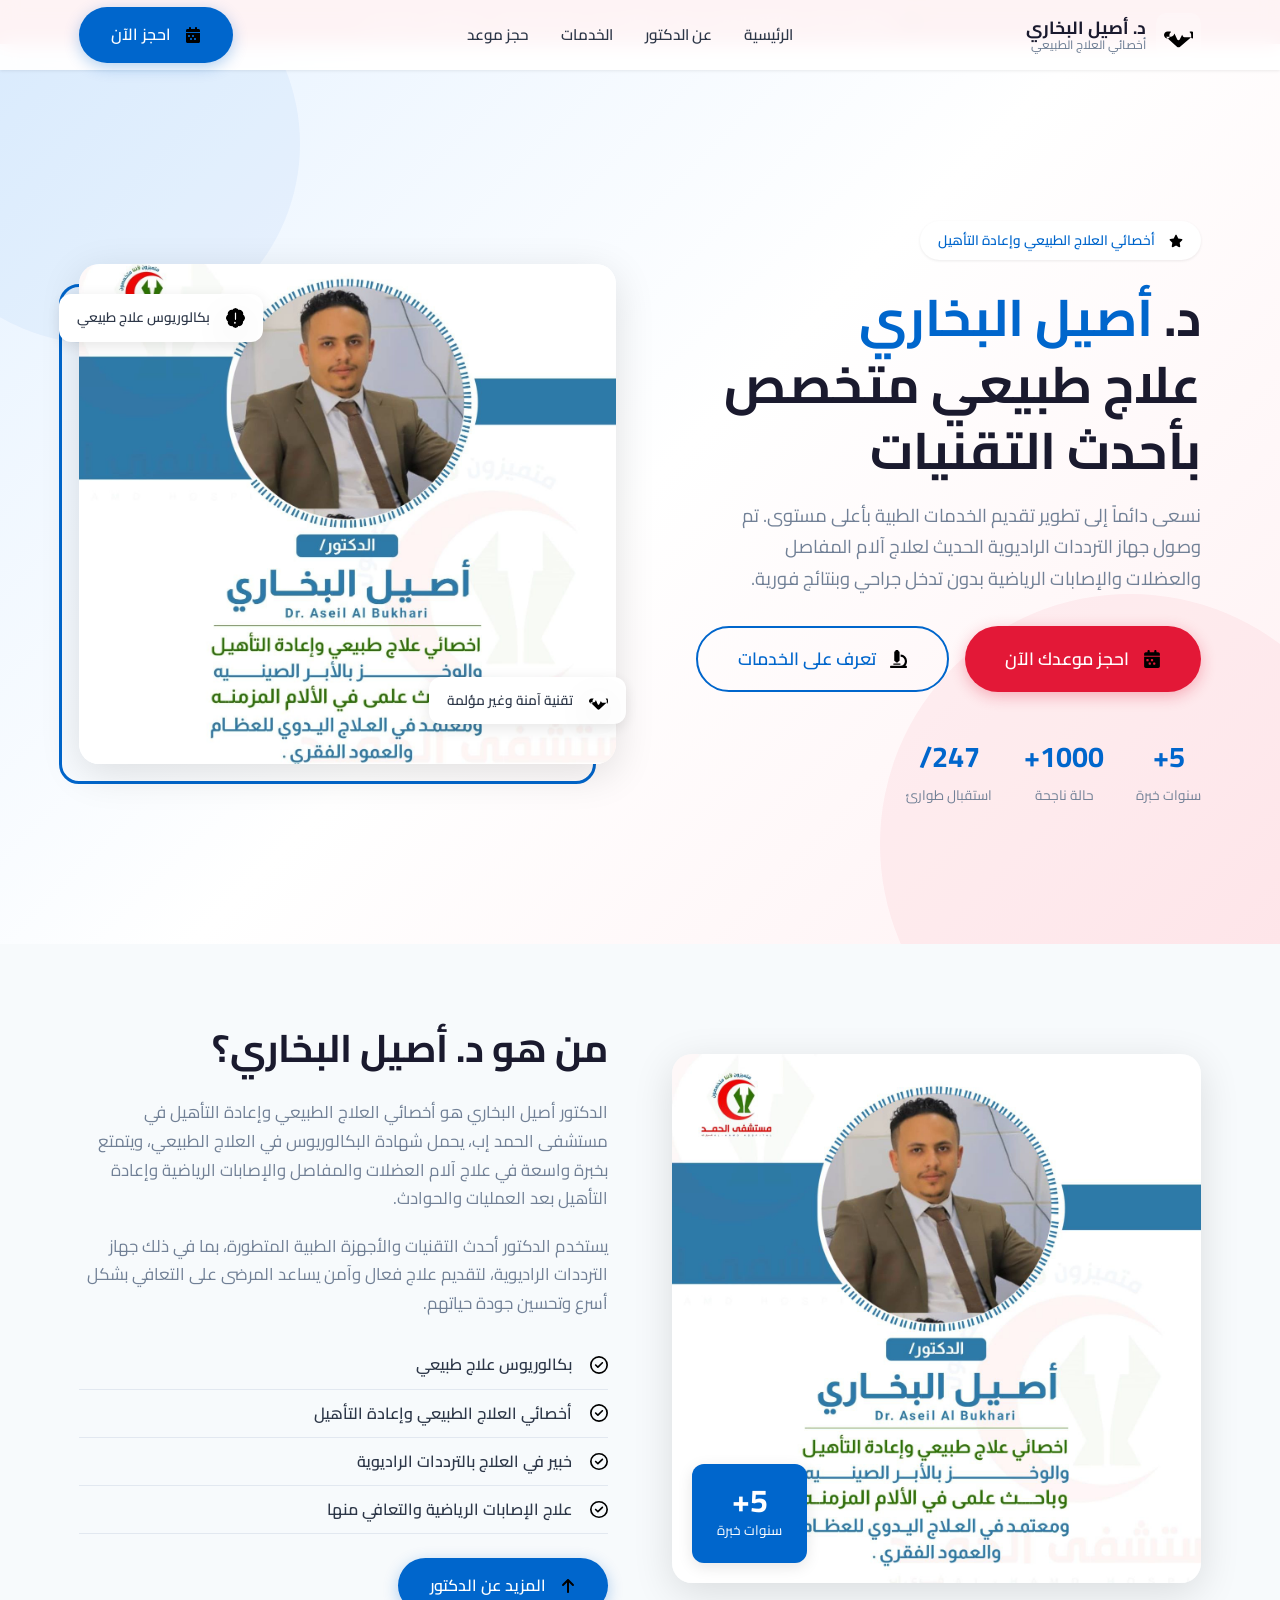
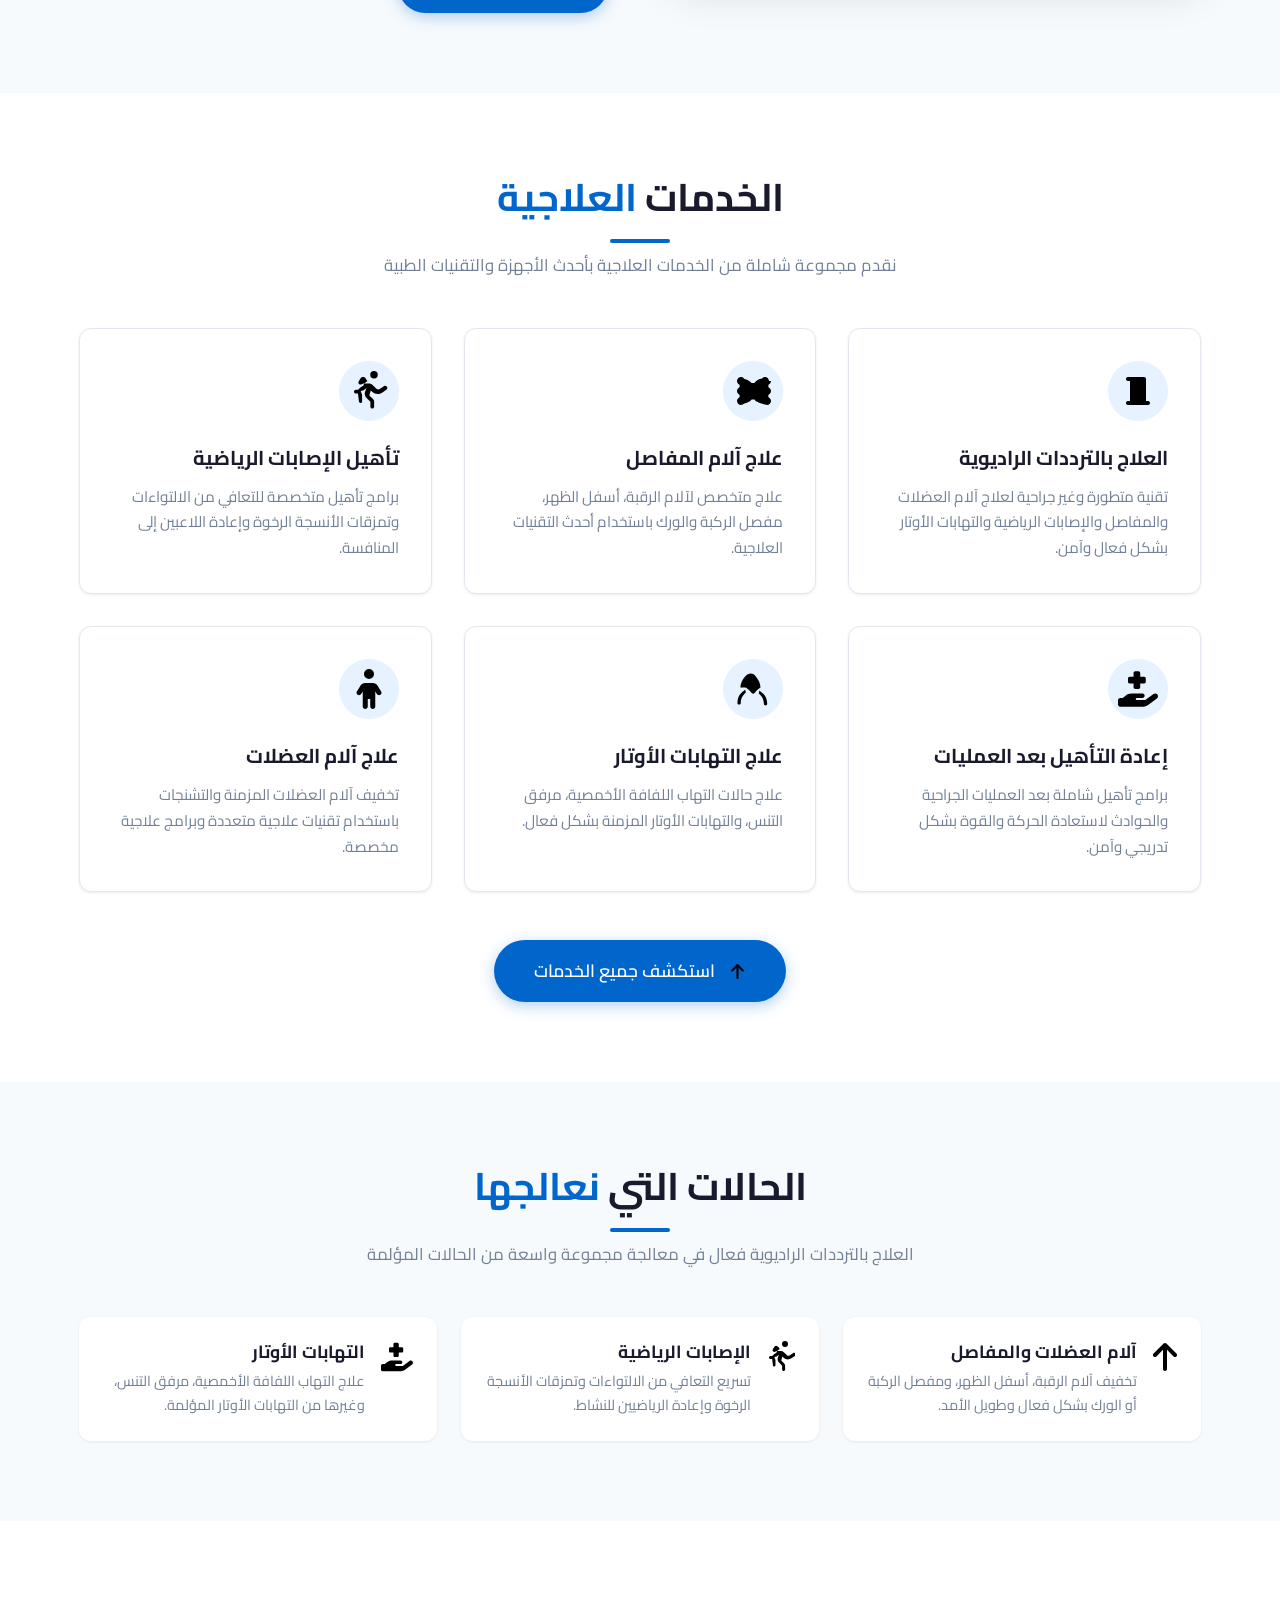
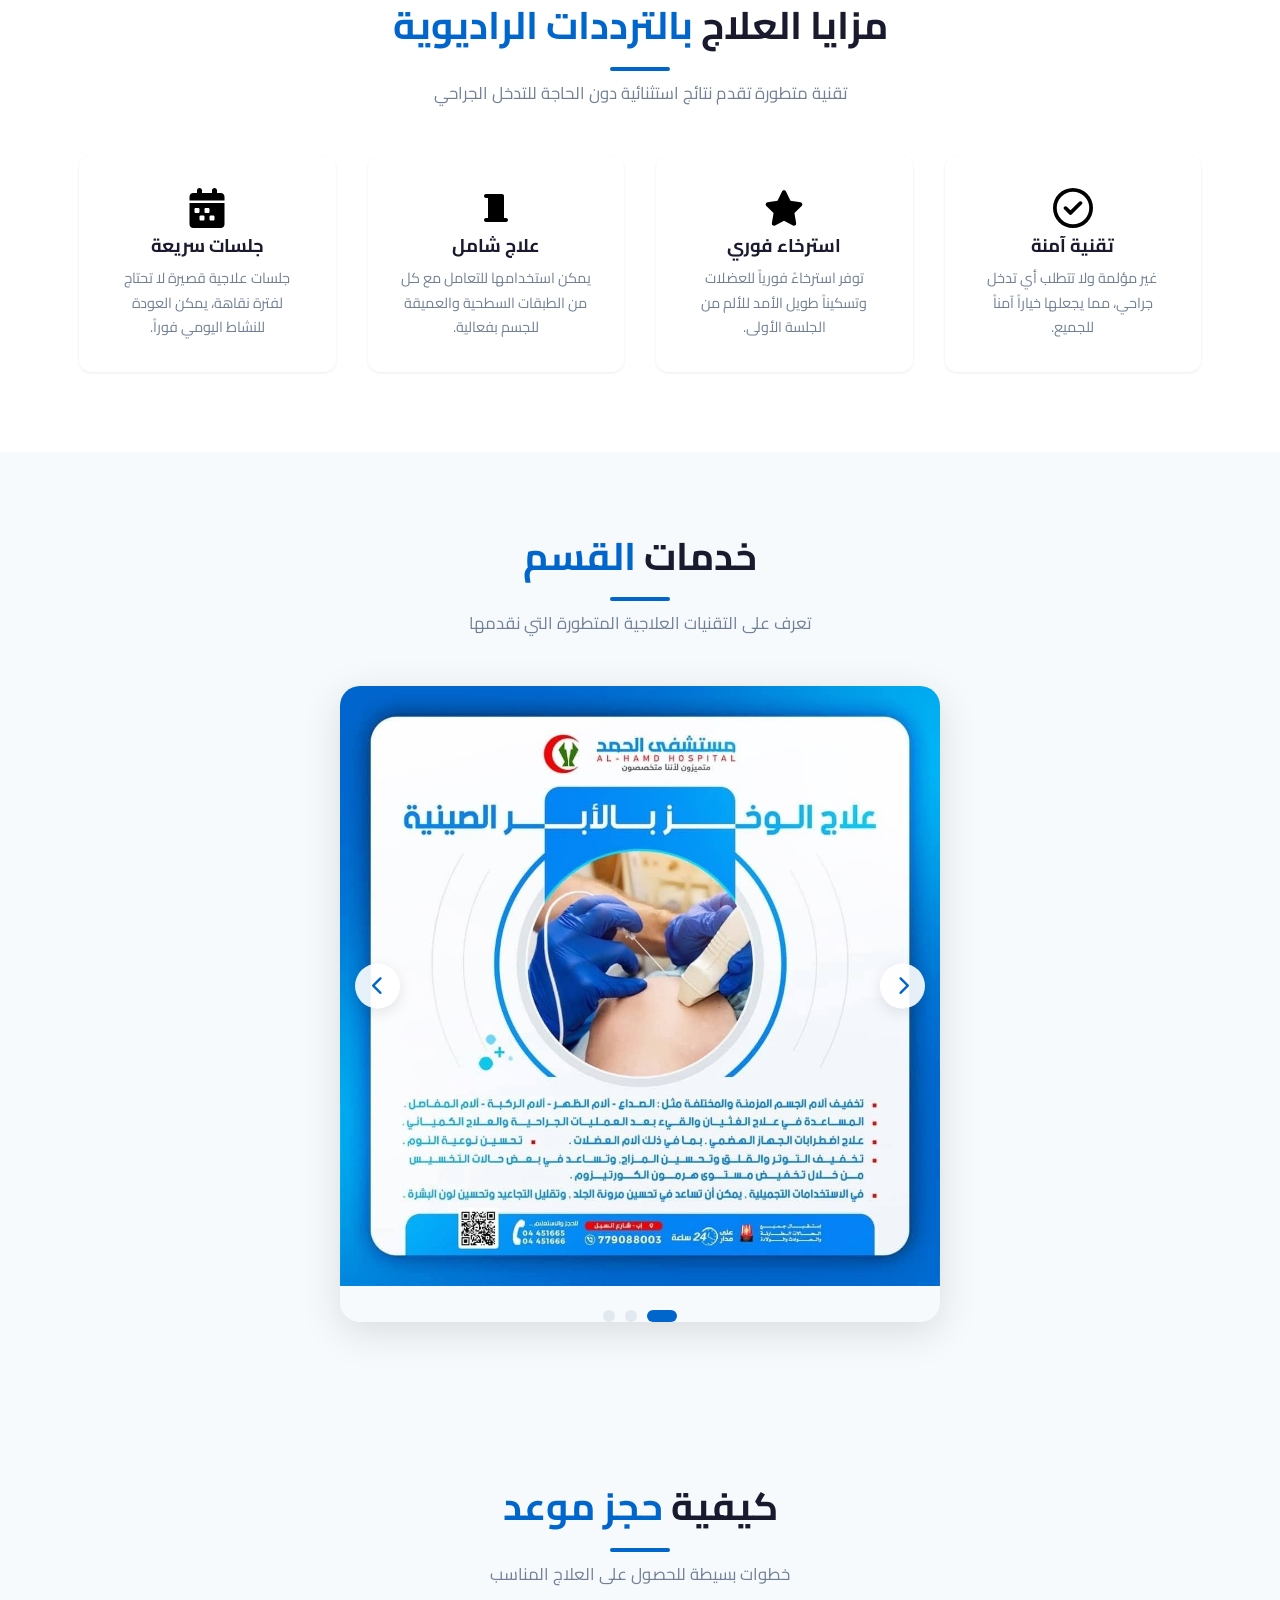
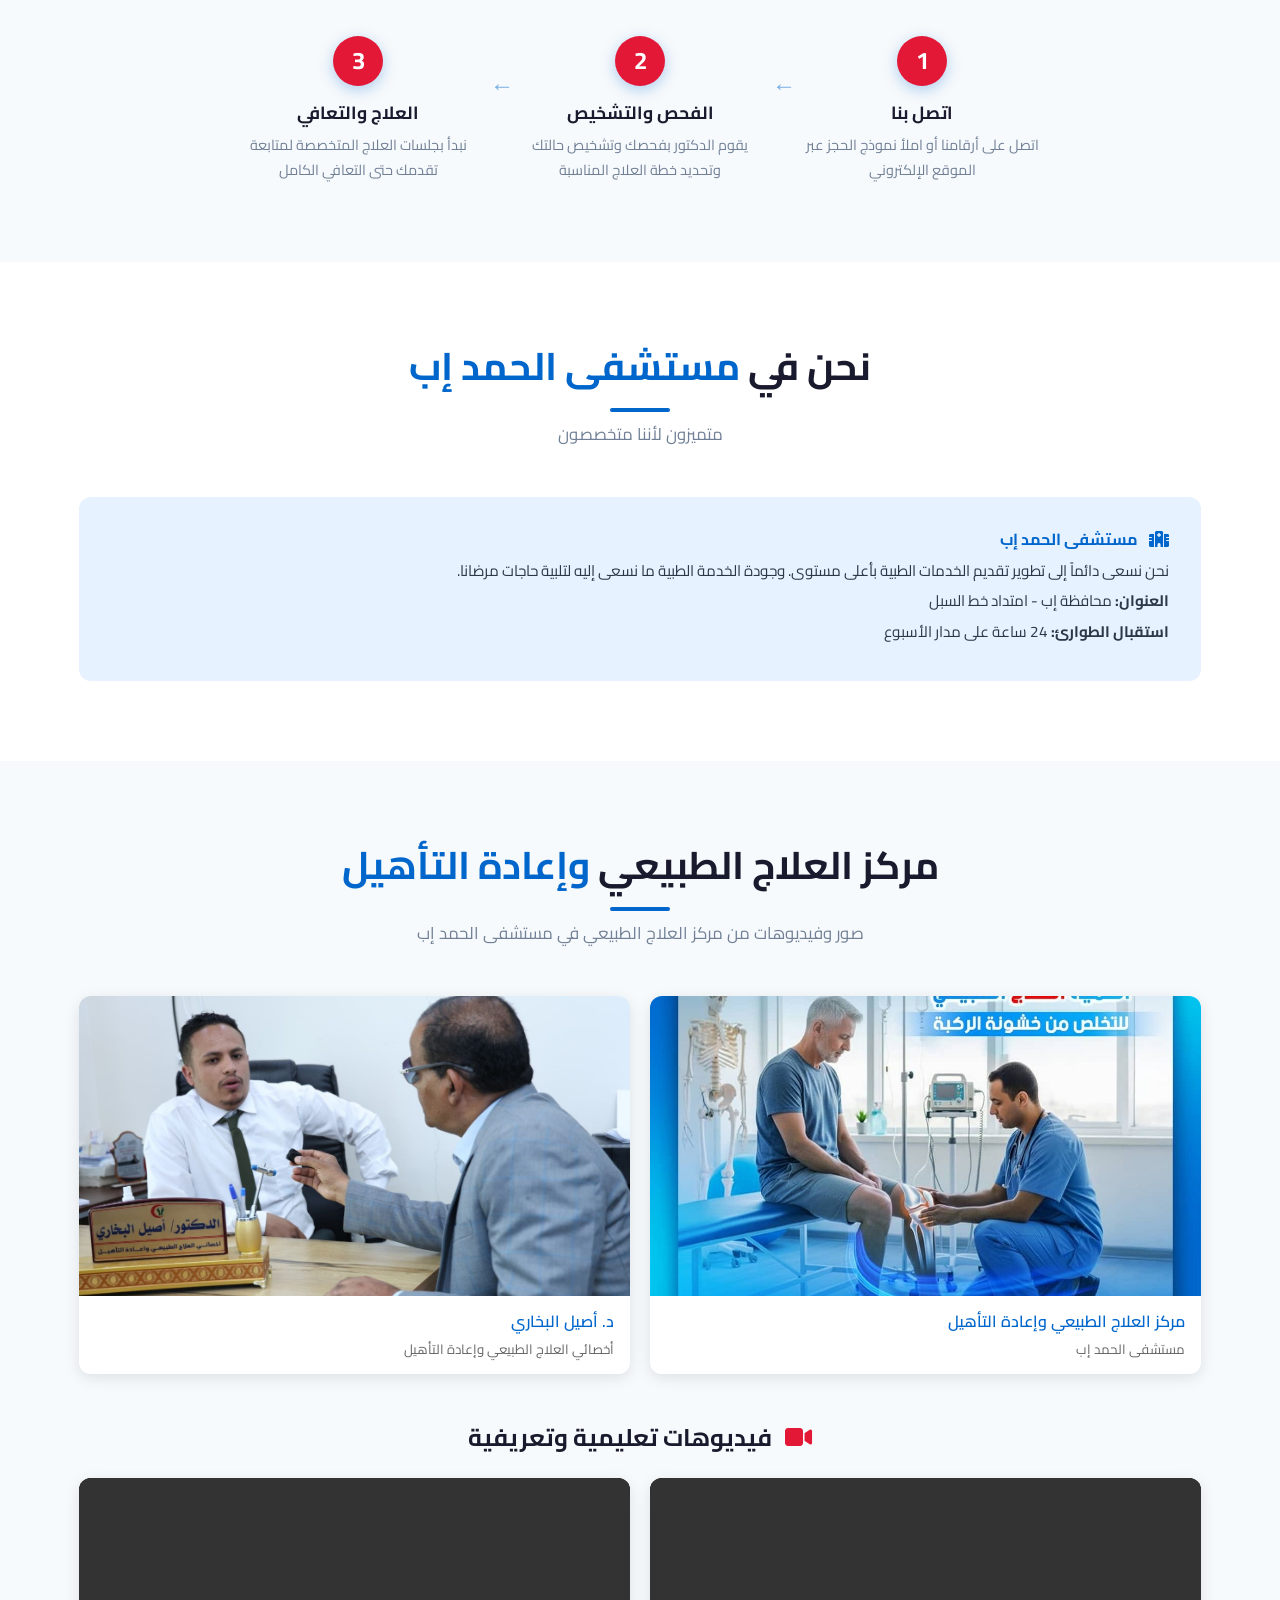
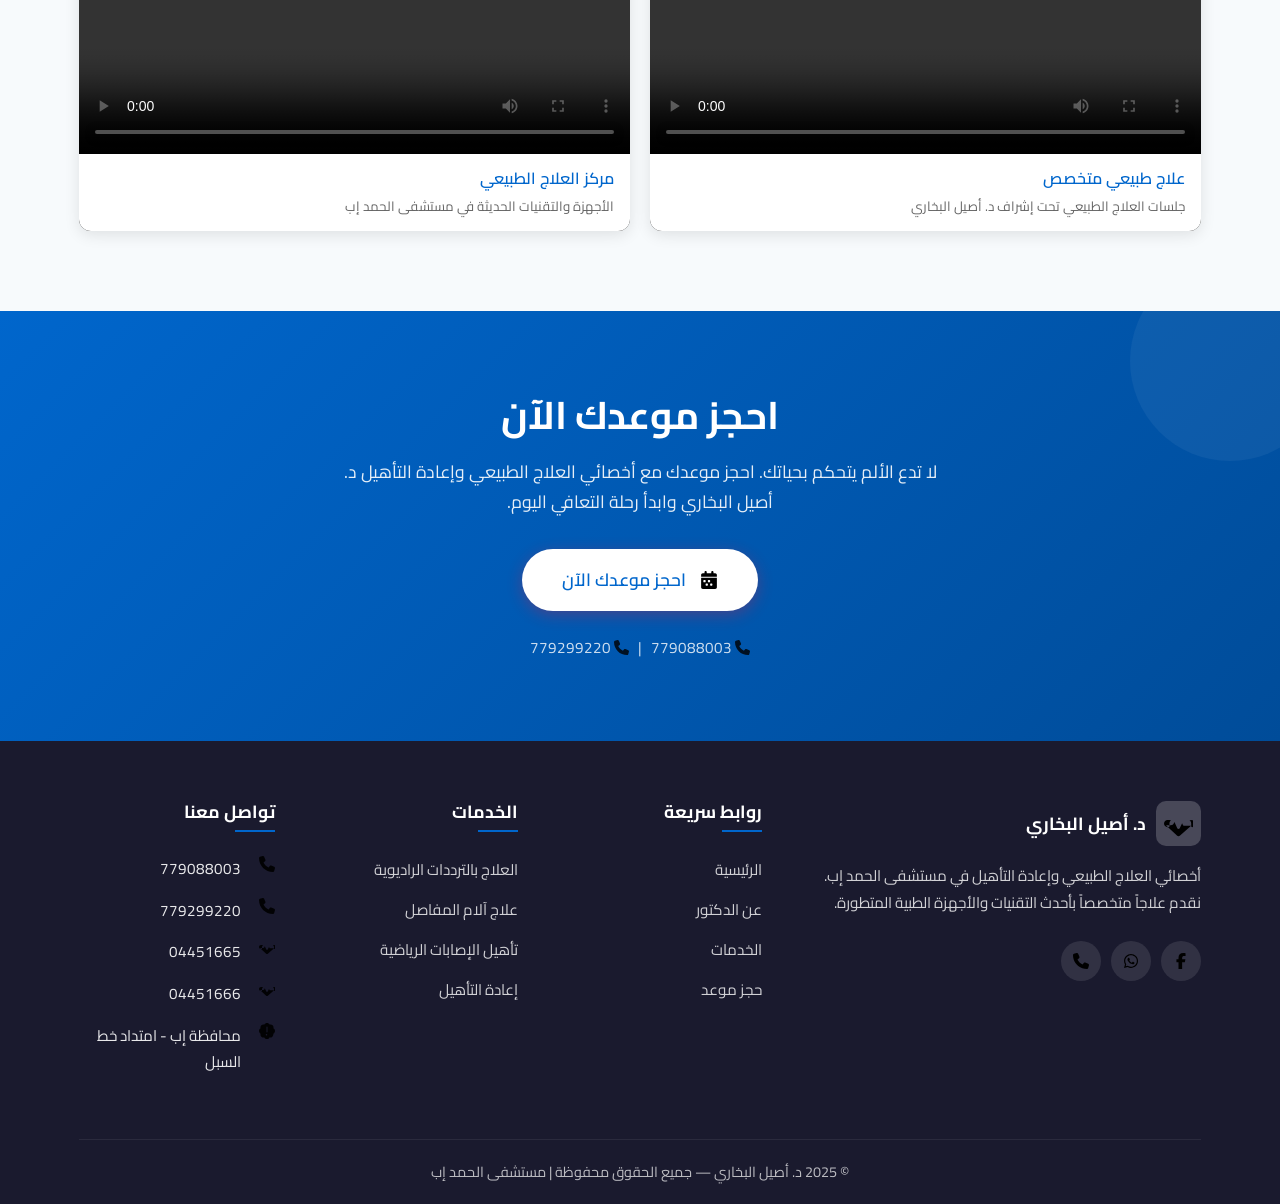
==== commit e367ae64: "Revert "Take site offline temporarily — maintenance mode" This reverts commit e0c09ce88ee001e9ad3153" ====
--- a/index.html
+++ b/index.html
@@ -3,69 +3,489 @@
 <head>
   <meta charset="UTF-8">
   <meta name="viewport" content="width=device-width, initial-scale=1.0">
-  <title>د. أصيل البخاري | الموقع مغلق مؤقتاً</title>
+  <title>د. أصيل البخاري | أخصائي العلاج الطبيعي وإعادة التأهيل</title>
+  <meta name="description" content="الدكتور أصيل البخاري - أخصائي العلاج الطبيعي وإعادة التأهيل في مستشفى الحمد إب. العلاج بالترددات الراديوية، آلام المفاصل، الإصابات الرياضية، إعادة التأهيل.">
   <link rel="preconnect" href="https://fonts.googleapis.com">
   <link rel="preconnect" href="https://fonts.gstatic.com" crossorigin>
-  <link href="https://fonts.googleapis.com/css2?family=Cairo:wght@400;600;700;800&display=swap" rel="stylesheet">
+  <link href="https://fonts.googleapis.com/css2?family=Cairo:wght@400;500;600;700;800&display=swap" rel="stylesheet">
+  <link rel="stylesheet" href="https://cdnjs.cloudflare.com/ajax/libs/font-awesome/6.5.1/css/all.min.css">
+  <link rel="stylesheet" href="css/style.css">
   <style>
-    * { margin: 0; padding: 0; box-sizing: border-box; }
-    body {
-      font-family: 'Cairo', sans-serif;
-      background: linear-gradient(135deg, #E6F2FF 0%, #fff 50%, #FFF0F2 100%);
-      min-height: 100vh;
-      display: flex;
-      align-items: center;
-      justify-content: center;
-      direction: rtl;
-      text-align: center;
-      padding: 20px;
-    }
-    .container { max-width: 600px; padding: 40px; }
-    .icon {
-      width: 80px; height: 80px; background: #0066CC;
-      border-radius: 50%; display: flex; align-items: center;
-      justify-content: center; margin: 0 auto 24px;
-    }
-    .icon svg { width: 40px; height: 40px; fill: white; }
-    h1 { font-size: 2rem; color: #1A1A2E; margin-bottom: 8px; }
-    h1 span { color: #0066CC; }
-    .sub { font-size: 1.1rem; color: #718096; margin-bottom: 16px; }
-    .badge {
-      display: inline-block; background: #FFF0F2; color: #E31837;
-      padding: 6px 18px; border-radius: 50px; font-weight: 600;
-      font-size: 0.85rem; margin-bottom: 24px;
-    }
-    p { color: #4A5568; font-size: 1.05rem; line-height: 1.8; margin-bottom: 20px; }
-    .info {
-      background: white; border-radius: 12px; padding: 20px;
-      box-shadow: 0 4px 15px rgba(0,0,0,0.08); margin-top: 24px;
-    }
-    .info h3 { color: #0066CC; margin-bottom: 12px; font-size: 1.1rem; }
-    .info p { font-size: 0.95rem; margin-bottom: 8px; }
-    .info p:last-child { margin-bottom: 0; }
-    .phone { color: #E31837; font-weight: 700; font-size: 1.1rem; }
+    .svg-icon { width: 1em; height: 1em; display: inline-block; vertical-align: -0.125em; fill: currentColor; }
+    .service-icon .svg-icon { width: 2.5rem; height: 2.5rem; }
+    .condition-item .svg-icon { width: 2rem; height: 2rem; }
+    .advantage-box .svg-icon { width: 2.5rem; height: 2.5rem; }
+    .hero-stats .svg-icon { width: 1.5rem; height: 1.5rem; margin-bottom: 0.5rem; }
+    .floating-card .svg-icon { width: 1.2rem; height: 1.2rem; margin-left: 6px; fill: var(--accent); }
+    .footer-social .svg-icon { width: 1rem; height: 1rem; }
+    .footer-contact .svg-icon { width: 1rem; height: 1rem; margin-left: 8px; fill: var(--accent); }
+    .credentials-list .svg-icon { width: 1.1rem; height: 1.1rem; margin-left: 8px; fill: var(--success); vertical-align: middle; }
+    .btn .svg-icon { width: 1em; height: 1em; margin-left: 6px; vertical-align: middle; }
+    .emergency-banner .svg-icon { width: 1em; height: 1em; margin-left: 8px; }
+    .back-to-top .svg-icon { width: 1rem; height: 1rem; }
+    .hero-badge .svg-icon { width: 0.9rem; height: 0.9rem; margin-left: 6px; fill: var(--accent); }
+    .about-img .svg-icon, .gallery-item .svg-icon { width: 1em; height: 1em; }
+    .header .logo-icon .svg-icon { width: 1.8rem; height: 1.8rem; fill: white; }
+    .step-num { background: var(--accent); color: white; width: 50px; height: 50px; border-radius: 50%; display: flex; align-items: center; justify-content: center; font-size: 1.5rem; font-weight: bold; margin: 0 auto 1rem; }
+    .service-card .svg-icon { width: 2.5rem; height: 2.5rem; }
+    .hospital-info-content .svg-icon { width: 1em; height: 1em; vertical-align: middle; margin-left: 8px; fill: var(--primary); }
   </style>
 </head>
 <body>
-  <div class="container">
-    <div class="icon">
-      <svg xmlns="http://www.w3.org/2000/svg" viewBox="0 0 512 512">
-        <path d="M256 0C114.6 0 0 114.6 0 256s114.6 256 256 256s256-114.6 256-256S397.4 0 256 0zM256 80c17.7 0 32 14.3 32 32l0 128c0 17.7-14.3 32-32 32s-32-14.3-32-32l0-128c0-17.7 14.3-32 32-32zm32 288c0 17.7-14.3 32-32 32s-32-14.3-32-32l0-32c0-17.7 14.3-32 32-32s32 14.3 32 32l0 32z"/>
-      </svg>
-    </div>
-    <span class="badge">— تم إيقاف الموقع مؤقتاً —</span>
-    <h1>الموقع <span>غير متاح</span></h1>
-    <p class="sub">جاري التحديث والصيانة</p>
-    <p>نعتذر عن الإزعاج. الموقع الإلكتروني للدكتور أصيل البخاري — أخصائي العلاج الطبيعي وإعادة التأهيل — مغلق مؤقتاً للتحديث والصيانة. سنعود قريباً بإذن الله.</p>
-    <p>للاستفسار وحجز المواعيد، يرجى التواصل عبر الأرقام التالية:</p>
-    <div class="info">
-      <h3>📞 تواصل معنا</h3>
-      <p><strong>د. أصيل البخاري</strong><br>أخصائي العلاج الطبيعي وإعادة التأهيل</p>
-      <p class="phone">📱 779088003</p>
-      <p class="phone">📱 779299220</p>
-      <p>🏥 مستشفى الحمد إب — محافظة إب</p>
-    </div>
-    <p style="margin-top: 24px; font-size: 0.85rem; color: #A0AEC0;">&copy; 2025 د. أصيل البخاري — جميع الحقوق محفوظة</p>
+
+  <!-- Emergency Banner -->
+  <div class="emergency-banner">
+    <div class="container">
+      <img src="images/icons/heart-pulse.svg" class="svg-icon" alt="">
+      إستقبال الحالات الطارئة والحوادث وحالات الولادة على مدار 24 ساعة — مستشفى الحمد إب
+    </div>
   </div>
+
+  <!-- Header -->
+  <header class="header" id="header">
+    <div class="container">
+      <a href="index.html" class="logo">
+        <div class="logo-icon" style="background: rgba(255,255,255,0.2); border-radius: 10px; width: 45px; height: 45px; display: flex; align-items: center; justify-content: center;"><img src="images/icons/heart-pulse.svg" class="svg-icon" alt="" style="width: 1.8rem; height: 1.8rem; fill: white;"></div>
+        <div class="logo-text">
+          د. أصيل البخاري
+          <small>أخصائي العلاج الطبيعي</small>
+        </div>
+      </a>
+      <nav class="nav">
+        <a href="index.html" class="active">الرئيسية</a>
+        <a href="about.html">عن الدكتور</a>
+        <a href="services.html">الخدمات</a>
+        <a href="contact.html">حجز موعد</a>
+      </nav>
+      <a href="contact.html" class="btn btn-primary">
+        <img src="images/icons/calendar.svg" class="svg-icon" alt=""> احجز الآن
+      </a>
+      <button class="mobile-toggle" id="mobileToggle">
+        ☰
+      </button>
+    </div>
+  </header>
+
+  <!-- Mobile Navigation -->
+  <div class="mobile-overlay" id="mobileOverlay"></div>
+  <nav class="mobile-nav" id="mobileNav">
+    <a href="index.html" class="active">الرئيسية</a>
+    <a href="about.html">عن الدكتور</a>
+    <a href="services.html">الخدمات</a>
+    <a href="contact.html">حجز موعد</a>
+    <a href="about.html">عن الدكتور</a>
+    <a href="services.html">الخدمات</a>
+    <a href="contact.html">حجز موعد</a>
+    <a href="contact.html" class="btn btn-primary">
+      <img src="images/icons/calendar.svg" class="svg-icon" alt=""> احجز موعدك
+    </a>
+  </nav>
+
+  <!-- Hero Section -->
+  <section class="hero" id="home">
+    <div class="container">
+      <div class="hero-content">
+        <div class="hero-badge">
+          <img src="images/icons/star.svg" class="svg-icon" alt="">
+          أخصائي العلاج الطبيعي وإعادة التأهيل
+        </div>
+        <h1>
+          د. <span>أصيل البخاري</span><br>
+          علاج طبيعي متخصص بأحدث التقنيات
+        </h1>
+        <p class="hero-desc">
+          نسعى دائماً إلى تطوير تقديم الخدمات الطبية بأعلى مستوى. تم وصول جهاز الترددات الراديوية الحديث 
+          لعلاج آلام المفاصل والعضلات والإصابات الرياضية بدون تدخل جراحي وبنتائج فورية.
+        </p>
+        <div class="hero-btns">
+          <a href="contact.html" class="btn btn-accent btn-lg">
+            <img src="images/icons/calendar.svg" class="svg-icon" alt=""> احجز موعدك الآن
+          </a>
+          <a href="services.html" class="btn btn-outline btn-lg">
+            <img src="images/icons/microscope.svg" class="svg-icon" alt=""> تعرف على الخدمات
+          </a>
+        </div>
+        <div class="hero-stats">
+          <div class="hero-stat">
+            <strong>+5</strong>
+            <span>سنوات خبرة</span>
+          </div>
+          <div class="hero-stat">
+            <strong>1000+</strong>
+            <span>حالة ناجحة</span>
+          </div>
+          <div class="hero-stat">
+            <strong>24/7</strong>
+            <span>استقبال طوارئ</span>
+          </div>
+        </div>
+      </div>
+      <div class="hero-image">
+        <img src="images/hero.jpg" alt="د. أصيل البخاري - أخصائي العلاج الطبيعي">
+        <div class="floating-card fc-1">
+          <img src="images/icons/certificate.svg" class="svg-icon" alt="">
+          <div>بكالوريوس علاج طبيعي</div>
+        </div>
+        <div class="floating-card fc-2">
+<img src="images/icons/heart-pulse.svg" class="svg-icon" alt="">
+          <div>تقنية آمنة وغير مؤلمة</div>
+        </div>
+      </div>
+    </div>
+  </section>
+
+  <!-- About Preview -->
+  <section class="section-alt" id="about">
+    <div class="container">
+      <div class="about-preview">
+        <div class="about-img">
+          <img src="images/hero.jpg" alt="د. أصيل البخاري">
+          <div class="experience-badge">
+            <strong>5+</strong>
+            <span>سنوات خبرة</span>
+          </div>
+        </div>
+        <div class="about-text">
+          <h2>من هو <span>د. أصيل البخاري</span>؟</h2>
+          <p>
+            الدكتور أصيل البخاري هو أخصائي العلاج الطبيعي وإعادة التأهيل في مستشفى الحمد إب، 
+            يحمل شهادة البكالوريوس في العلاج الطبيعي، ويتمتع بخبرة واسعة في علاج آلام العضلات والمفاصل 
+            والإصابات الرياضية وإعادة التأهيل بعد العمليات والحوادث.
+          </p>
+          <p>
+            يستخدم الدكتور أحدث التقنيات والأجهزة الطبية المتطورة، بما في ذلك جهاز الترددات الراديوية، 
+            لتقديم علاج فعال وآمن يساعد المرضى على التعافي بشكل أسرع وتحسين جودة حياتهم.
+          </p>
+          <ul class="credentials-list">
+            <li><img src="images/icons/check-circle.svg" class="svg-icon" alt=""> بكالوريوس علاج طبيعي</li>
+            <li><img src="images/icons/check-circle.svg" class="svg-icon" alt=""> أخصائي العلاج الطبيعي وإعادة التأهيل</li>
+            <li><img src="images/icons/check-circle.svg" class="svg-icon" alt=""> خبير في العلاج بالترددات الراديوية</li>
+            <li><img src="images/icons/check-circle.svg" class="svg-icon" alt=""> علاج الإصابات الرياضية والتعافي منها</li>
+          </ul>
+          <a href="about.html" class="btn btn-primary" style="margin-top: 1.5rem;">
+            <img src="images/icons/arrow-up.svg" class="svg-icon" alt=""> المزيد عن الدكتور
+          </a>
+        </div>
+      </div>
+    </div>
+  </section>
+
+  <!-- Services Section -->
+  <section id="services">
+    <div class="container">
+      <h2 class="section-title">الخدمات <span>العلاجية</span></h2>
+      <p class="section-subtitle">نقدم مجموعة شاملة من الخدمات العلاجية بأحدث الأجهزة والتقنيات الطبية</p>
+      
+      <div class="services-grid">
+        <div class="service-card fade-in">
+          <div class="service-icon"><img src="images/icons/wave-square.svg" class="svg-icon" alt=""></div>
+          <h3>العلاج بالترددات الراديوية</h3>
+          <p>تقنية متطورة وغير جراحية لعلاج آلام العضلات والمفاصل والإصابات الرياضية والتهابات الأوتار بشكل فعال وآمن.</p>
+        </div>
+        <div class="service-card fade-in">
+          <div class="service-icon"><img src="images/icons/bone.svg" class="svg-icon" alt=""></div>
+          <h3>علاج آلام المفاصل</h3>
+          <p>علاج متخصص لآلام الرقبة، أسفل الظهر، مفصل الركبة والورك باستخدام أحدث التقنيات العلاجية.</p>
+        </div>
+        <div class="service-card fade-in">
+          <div class="service-icon"><img src="images/icons/running.svg" class="svg-icon" alt=""></div>
+          <h3>تأهيل الإصابات الرياضية</h3>
+          <p>برامج تأهيل متخصصة للتعافي من الالتواءات وتمزقات الأنسجة الرخوة وإعادة اللاعبين إلى المنافسة.</p>
+        </div>
+        <div class="service-card fade-in">
+          <div class="service-icon"><img src="images/icons/medical-hand.svg" class="svg-icon" alt=""></div>
+          <h3>إعادة التأهيل بعد العمليات</h3>
+          <p>برامج تأهيل شاملة بعد العمليات الجراحية والحوادث لاستعادة الحركة والقوة بشكل تدريجي وآمن.</p>
+        </div>
+        <div class="service-card fade-in">
+          <div class="service-icon"><img src="images/icons/spa.svg" class="svg-icon" alt=""></div>
+          <h3>علاج التهابات الأوتار</h3>
+          <p>علاج حالات التهاب اللفافة الأخمصية، مرفق التنس، والتهابات الأوتار المزمنة بشكل فعال.</p>
+        </div>
+        <div class="service-card fade-in">
+          <div class="service-icon"><img src="images/icons/child.svg" class="svg-icon" alt=""></div>
+          <h3>علاج آلام العضلات</h3>
+          <p>تخفيف آلام العضلات المزمنة والتشنجات باستخدام تقنيات علاجية متعددة وبرامج علاجية مخصصة.</p>
+        </div>
+      </div>
+      
+      <div style="text-align: center; margin-top: 3rem;">
+        <a href="services.html" class="btn btn-primary btn-lg">
+          <img src="images/icons/arrow-up.svg" class="svg-icon" alt=""> استكشف جميع الخدمات
+        </a>
+      </div>
+    </div>
+  </section>
+
+  <!-- Conditions Section -->
+  <section class="section-alt" id="conditions">
+    <div class="container">
+      <h2 class="section-title">الحالات التي <span>نعالجها</span></h2>
+      <p class="section-subtitle">العلاج بالترددات الراديوية فعال في معالجة مجموعة واسعة من الحالات المؤلمة</p>
+      
+      <div class="conditions-list">
+        <div class="condition-item fade-in">
+          <img src="images/icons/arrow-up.svg" class="svg-icon" alt="">
+          <div>
+            <h4>آلام العضلات والمفاصل</h4>
+            <p>تخفيف آلام الرقبة، أسفل الظهر، ومفصل الركبة أو الورك بشكل فعال وطويل الأمد.</p>
+          </div>
+        </div>
+        <div class="condition-item fade-in">
+          <img src="images/icons/running.svg" class="svg-icon" alt="">
+          <div>
+            <h4>الإصابات الرياضية</h4>
+            <p>تسريع التعافي من الالتواءات وتمزقات الأنسجة الرخوة وإعادة الرياضيين للنشاط.</p>
+          </div>
+        </div>
+        <div class="condition-item fade-in">
+          <img src="images/icons/medical-hand.svg" class="svg-icon" alt="">
+          <div>
+            <h4>التهابات الأوتار</h4>
+            <p>علاج التهاب اللفافة الأخمصية، مرفق التنس، وغيرها من التهابات الأوتار المؤلمة.</p>
+          </div>
+        </div>
+      </div>
+    </div>
+  </section>
+
+  <!-- Advantages Section -->
+  <section id="advantages">
+    <div class="container">
+      <h2 class="section-title">مزايا العلاج <span>بالترددات الراديوية</span></h2>
+      <p class="section-subtitle">تقنية متطورة تقدم نتائج استثنائية دون الحاجة للتدخل الجراحي</p>
+      
+      <div class="advantages-grid">
+        <div class="advantage-box fade-in">
+          <img src="images/icons/check-circle.svg" class="svg-icon" alt="">
+          <h4>تقنية آمنة</h4>
+          <p>غير مؤلمة ولا تتطلب أي تدخل جراحي، مما يجعلها خياراً آمناً للجميع.</p>
+        </div>
+        <div class="advantage-box fade-in">
+          <img src="images/icons/star.svg" class="svg-icon" alt="">
+          <h4>استرخاء فوري</h4>
+          <p>توفر استرخاءً فورياً للعضلات وتسكيناً طويل الأمد للألم من الجلسة الأولى.</p>
+        </div>
+        <div class="advantage-box fade-in">
+          <img src="images/icons/wave-square.svg" class="svg-icon" alt="">
+          <h4>علاج شامل</h4>
+          <p>يمكن استخدامها للتعامل مع كل من الطبقات السطحية والعميقة للجسم بفعالية.</p>
+        </div>
+        <div class="advantage-box fade-in">
+          <img src="images/icons/calendar.svg" class="svg-icon" alt="">
+          <h4>جلسات سريعة</h4>
+          <p>جلسات علاجية قصيرة لا تحتاج لفترة نقاهة، يمكن العودة للنشاط اليومي فوراً.</p>
+        </div>
+      </div>
+    </div>
+  </section>
+
+  <!-- Services Slider -->
+  <section class="section-alt" id="services-slider">
+    <div class="container">
+      <h2 class="section-title">خدمات <span>القسم</span></h2>
+      <p class="section-subtitle">تعرف على التقنيات العلاجية المتطورة التي نقدمها</p>
+      
+      <div class="services-slider fade-in">
+        <div class="slider-container">
+          <div class="slider-track" id="sliderTrack">
+            <div class="slider-slide">
+              <img src="images/service1.jpg" alt="علاج الوخز بالأبر الصينية - تخفيف آلام الجسم والمفاصل">
+            </div>
+            <div class="slider-slide">
+              <img src="images/service2.jpg" alt="جهاز الشوك ويف - علاج العظام والمفاصل والأوتار">
+            </div>
+            <div class="slider-slide">
+              <img src="images/service3.jpg" alt="العلاج الطبيعي بالليزر - فوائد متعددة للآلام المزمنة">
+            </div>
+          </div>
+          <button class="slider-nav prev" id="sliderPrev" aria-label="الصورة السابقة">
+            <i class="fas fa-chevron-right"></i>
+          </button>
+          <button class="slider-nav next" id="sliderNext" aria-label="الصورة التالية">
+            <i class="fas fa-chevron-left"></i>
+          </button>
+        </div>
+        <div class="slider-dots" id="sliderDots">
+          <button class="slider-dot active" data-index="0" aria-label="صورة 1"></button>
+          <button class="slider-dot" data-index="1" aria-label="صورة 2"></button>
+          <button class="slider-dot" data-index="2" aria-label="صورة 3"></button>
+        </div>
+      </div>
+    </div>
+  </section>
+
+  <!-- How It Works -->
+  <section class="section-alt" id="steps">
+    <div class="container">
+      <h2 class="section-title">كيفية <span>حجز موعد</span></h2>
+      <p class="section-subtitle">خطوات بسيطة للحصول على العلاج المناسب</p>
+      
+      <div class="steps">
+        <div class="step fade-in">
+          <div class="step-num">1</div>
+          <h4>اتصل بنا</h4>
+          <p>اتصل على أرقامنا أو املأ نموذج الحجز عبر الموقع الإلكتروني</p>
+        </div>
+        <div class="step fade-in">
+          <div class="step-num">2</div>
+          <h4>الفحص والتشخيص</h4>
+          <p>يقوم الدكتور بفحصك وتشخيص حالتك وتحديد خطة العلاج المناسبة</p>
+        </div>
+        <div class="step fade-in">
+          <div class="step-num">3</div>
+          <h4>العلاج والتعافي</h4>
+          <p>نبدأ بجلسات العلاج المتخصصة لمتابعة تقدمك حتى التعافي الكامل</p>
+        </div>
+      </div>
+    </div>
+  </section>
+
+  <!-- Hospital Info -->
+  <section id="hospital">
+    <div class="container">
+      <h2 class="section-title">نحن في <span>مستشفى الحمد إب</span></h2>
+      <p class="section-subtitle">متميزون لأننا متخصصون</p>
+      
+      <div class="hospital-info fade-in">
+        <div class="hospital-info-content">
+          <h4><i class="fas fa-hospital" style="color: var(--primary); margin-left: 8px;"></i> مستشفى الحمد إب</h4>
+          <p>نحن نسعى دائماً إلى تطوير تقديم الخدمات الطبية بأعلى مستوى. وجودة الخدمة الطبية ما نسعى إليه لتلبية حاجات مرضانا.</p>
+          <p><strong>العنوان:</strong> محافظة إب - امتداد خط السبل</p>
+          <p><strong>استقبال الطوارئ:</strong> 24 ساعة على مدار الأسبوع</p>
+        </div>
+      </div>
+    </div>
+  </section>
+
+  <!-- Media Gallery -->
+  <section class="section-alt" id="media">
+    <div class="container">
+      <h2 class="section-title">مركز العلاج الطبيعي <span>وإعادة التأهيل</span></h2>
+      <p class="section-subtitle">صور وفيديوهات من مركز العلاج الطبيعي في مستشفى الحمد إب</p>
+      
+      <!-- Photo Gallery -->
+      <div class="gallery-grid" style="display: grid; grid-template-columns: repeat(auto-fit, minmax(300px, 1fr)); gap: 20px; margin-top: 2rem;">
+        <div class="gallery-item" style="border-radius: 12px; overflow: hidden; box-shadow: 0 4px 15px rgba(0,0,0,0.1);">
+          <a href="images/center-photo.jpg" target="_blank">
+            <img src="images/center-photo.jpg" alt="مركز العلاج الطبيعي وإعادة التأهيل - مستشفى الحمد إب" style="width: 100%; height: 300px; object-fit: cover; display: block;">
+          </a>
+          <div style="padding: 12px 16px; background: white;">
+            <p style="margin: 0; font-weight: 600; color: var(--primary);">مركز العلاج الطبيعي وإعادة التأهيل</p>
+            <small style="color: #666;">مستشفى الحمد إب</small>
+          </div>
+        </div>
+        <div class="gallery-item" style="border-radius: 12px; overflow: hidden; box-shadow: 0 4px 15px rgba(0,0,0,0.1);">
+          <a href="images/dr-aseel-photo.jpg" target="_blank">
+            <img src="images/dr-aseel-photo.jpg" alt="د. أصيل البخاري - مركز العلاج الطبيعي" style="width: 100%; height: 300px; object-fit: cover; display: block;">
+          </a>
+          <div style="padding: 12px 16px; background: white;">
+            <p style="margin: 0; font-weight: 600; color: var(--primary);">د. أصيل البخاري</p>
+            <small style="color: #666;">أخصائي العلاج الطبيعي وإعادة التأهيل</small>
+          </div>
+        </div>
+      </div>
+
+      <!-- Video Section -->
+      <h3 style="text-align: center; margin-top: 3rem; margin-bottom: 1.5rem; font-size: 1.5rem;">
+        <i class="fas fa-video" style="color: var(--accent); margin-left: 8px;"></i>
+        فيديوهات تعليمية وتعريفية
+      </h3>
+      <div class="gallery-grid" style="display: grid; grid-template-columns: repeat(auto-fit, minmax(350px, 1fr)); gap: 20px;">
+        <div class="gallery-item" style="border-radius: 12px; overflow: hidden; box-shadow: 0 4px 15px rgba(0,0,0,0.1); background: #000;">
+          <video controls width="100%" style="display: block; max-height: 400px;">
+            <source src="images/video.mp4" type="video/mp4">
+            Your browser does not support video playback.
+          </video>
+          <div style="padding: 12px 16px; background: white;">
+            <p style="margin: 0; font-weight: 600; color: var(--primary);">علاج طبيعي متخصص</p>
+            <small style="color: #666;">جلسات العلاج الطبيعي تحت إشراف د. أصيل البخاري</small>
+          </div>
+        </div>
+        <div class="gallery-item" style="border-radius: 12px; overflow: hidden; box-shadow: 0 4px 15px rgba(0,0,0,0.1); background: #000;">
+          <video controls width="100%" style="display: block; max-height: 400px;">
+            <source src="images/fb_video.mp4" type="video/mp4">
+            Your browser does not support video playback.
+          </video>
+          <div style="padding: 12px 16px; background: white;">
+            <p style="margin: 0; font-weight: 600; color: var(--primary);">مركز العلاج الطبيعي</p>
+            <small style="color: #666;">الأجهزة والتقنيات الحديثة في مستشفى الحمد إب</small>
+          </div>
+        </div>
+      </div>
+    </div>
+  </section>
+
+  <!-- CTA Section -->
+  <section class="cta-section" id="cta">
+    <div class="container">
+      <h2>احجز موعدك الآن</h2>
+      <p>لا تدع الألم يتحكم بحياتك. احجز موعدك مع أخصائي العلاج الطبيعي وإعادة التأهيل د. أصيل البخاري وابدأ رحلة التعافي اليوم.</p>
+      <a href="contact.html" class="btn btn-accent btn-lg">
+        <img src="images/icons/calendar.svg" class="svg-icon" alt=""> احجز موعدك الآن
+      </a>
+      <div style="margin-top: 1.5rem; font-size: 0.95rem; opacity: 0.8;">
+        <img src="images/icons/phone.svg" class="svg-icon" alt=""> 779088003 &nbsp; | &nbsp; <img src="images/icons/phone.svg" class="svg-icon" alt=""> 779299220
+      </div>
+    </div>
+  </section>
+
+  <!-- Footer -->
+  <footer class="footer">
+    <div class="container">
+      <div class="footer-grid">
+        <div class="footer-brand">
+          <a href="index.html" class="logo">
+            <div class="logo-icon" style="background: rgba(255,255,255,0.2); border-radius: 10px; width: 45px; height: 45px; display: flex; align-items: center; justify-content: center;"><img src="images/icons/heart-pulse.svg" class="svg-icon" alt="" style="width: 1.8rem; height: 1.8rem; fill: white;"></div>
+            <div class="logo-text">د. أصيل البخاري</div>
+          </a>
+          <p>أخصائي العلاج الطبيعي وإعادة التأهيل في مستشفى الحمد إب. نقدم علاجاً متخصصاً بأحدث التقنيات والأجهزة الطبية المتطورة.</p>
+          <div class="footer-social">
+            <a href="https://www.facebook.com/share/17ngmz7hPu/" target="_blank" aria-label="Facebook"><img src="images/icons/facebook.svg" class="svg-icon" alt="Facebook"></a>
+            <a href="https://wa.me/967779088003" target="_blank" aria-label="WhatsApp"><img src="images/icons/whatsapp.svg" class="svg-icon" alt="WhatsApp"></a>
+            <a href="tel:+967779088003" aria-label="Phone"><img src="images/icons/phone.svg" class="svg-icon" alt=""></a>
+          </div>
+        </div>
+        <div class="footer-links">
+          <h4>روابط سريعة</h4>
+          <ul>
+            <li><a href="index.html">الرئيسية</a></li>
+            <li><a href="about.html">عن الدكتور</a></li>
+            <li><a href="services.html">الخدمات</a></li>
+            <li><a href="contact.html">حجز موعد</a></li>
+          </ul>
+        </div>
+        <div class="footer-links">
+          <h4>الخدمات</h4>
+          <ul>
+            <li><a href="services.html">العلاج بالترددات الراديوية</a></li>
+            <li><a href="services.html">علاج آلام المفاصل</a></li>
+            <li><a href="services.html">تأهيل الإصابات الرياضية</a></li>
+            <li><a href="services.html">إعادة التأهيل</a></li>
+          </ul>
+        </div>
+        <div class="footer-contact">
+          <h4>تواصل معنا</h4>
+          <ul>
+            <li><img src="images/icons/phone.svg" class="svg-icon" alt=""> 779088003</li>
+            <li><img src="images/icons/phone.svg" class="svg-icon" alt=""> 779299220</li>
+            <li><img src="images/icons/heart-pulse.svg" class="svg-icon" alt=""> 04451665</li>
+            <li><img src="images/icons/heart-pulse.svg" class="svg-icon" alt=""> 04451666</li>
+            <li><img src="images/icons/certificate.svg" class="svg-icon" alt=""> محافظة إب - امتداد خط السبل</li>
+          </ul>
+        </div>
+      </div>
+      <div class="footer-bottom">
+        <p>© 2025 د. أصيل البخاري — جميع الحقوق محفوظة | مستشفى الحمد إب</p>
+      </div>
+    </div>
+  </footer>
+
+  <button class="back-to-top" id="backToTop" aria-label="Back to top">
+    <img src="images/icons/arrow-up.svg" class="svg-icon" alt="">
+  </button>
+
+  <script src="js/main.js"></script>
 </body>
 </html>
+<!-- Deploy trigger: Thu Jun 18 16:11:57 AST 2026 -->
--- a/css/style.css
+++ b/css/style.css
@@ -0,0 +1,1595 @@
+/* ============================================
+   Dr. Aseel Al-Bukhari - Physical Therapy Specialist
+   Professional Personal Website Stylesheet
+   RTL Arabic Layout | Modern Medical Design
+   ============================================ */
+
+/* ---- CSS Variables ---- */
+:root {
+  --primary: #0066CC;
+  --primary-dark: #004C99;
+  --primary-light: #E6F2FF;
+  --accent: #E31837;
+  --accent-light: #FFF0F2;
+  --dark: #1A1A2E;
+  --text: #2D3748;
+  --text-light: #718096;
+  --bg: #FFFFFF;
+  --bg-alt: #F7FAFC;
+  --border: #E2E8F0;
+  --shadow-sm: 0 1px 3px rgba(0,0,0,0.08);
+  --shadow: 0 4px 15px rgba(0,0,0,0.1);
+  --shadow-lg: 0 10px 40px rgba(0,0,0,0.12);
+  --radius: 12px;
+  --radius-lg: 20px;
+  --transition: all 0.3s ease;
+}
+
+/* ---- Reset & Base ---- */
+*, *::before, *::after {
+  margin: 0;
+  padding: 0;
+  box-sizing: border-box;
+}
+
+html {
+  scroll-behavior: smooth;
+  font-size: 16px;
+}
+
+body {
+  font-family: 'Cairo', 'Tajawal', sans-serif;
+  direction: rtl;
+  text-align: right;
+  color: var(--text);
+  background: var(--bg);
+  line-height: 1.7;
+  overflow-x: hidden;
+}
+
+a {
+  text-decoration: none;
+  color: inherit;
+  transition: var(--transition);
+}
+
+ul {
+  list-style: none;
+}
+
+img {
+  max-width: 100%;
+  height: auto;
+  display: block;
+}
+
+.container {
+  width: 90%;
+  max-width: 1200px;
+  margin: 0 auto;
+  padding: 0 15px;
+}
+
+/* ---- Typography ---- */
+h1, h2, h3, h4 {
+  font-weight: 700;
+  line-height: 1.3;
+  color: var(--dark);
+}
+
+h1 { font-size: clamp(2rem, 5vw, 3.2rem); }
+h2 { font-size: clamp(1.5rem, 4vw, 2.4rem); }
+h3 { font-size: clamp(1.2rem, 3vw, 1.6rem); }
+
+.section-title {
+  text-align: center;
+  margin-bottom: 3rem;
+  position: relative;
+}
+
+.section-title::after {
+  content: '';
+  display: block;
+  width: 60px;
+  height: 4px;
+  background: var(--primary);
+  margin: 1rem auto 0;
+  border-radius: 2px;
+}
+
+.section-title span {
+  color: var(--primary);
+}
+
+.section-subtitle {
+  text-align: center;
+  color: var(--text-light);
+  margin-top: -2.5rem;
+  margin-bottom: 3rem;
+  font-size: 1.05rem;
+}
+
+/* ---- Buttons ---- */
+.btn {
+  display: inline-flex;
+  align-items: center;
+  justify-content: center;
+  gap: 8px;
+  padding: 14px 32px;
+  border-radius: 50px;
+  font-weight: 600;
+  font-size: 1rem;
+  font-family: inherit;
+  cursor: pointer;
+  border: none;
+  transition: var(--transition);
+  text-align: center;
+}
+
+.btn-primary {
+  background: var(--primary);
+  color: white;
+  box-shadow: 0 4px 15px rgba(0,102,204,0.3);
+}
+
+.btn-primary:hover {
+  background: var(--primary-dark);
+  transform: translateY(-2px);
+  box-shadow: 0 6px 20px rgba(0,102,204,0.4);
+}
+
+.btn-accent {
+  background: var(--accent);
+  color: white;
+  box-shadow: 0 4px 15px rgba(227,24,55,0.3);
+}
+
+.btn-accent:hover {
+  background: #c11230;
+  transform: translateY(-2px);
+  box-shadow: 0 6px 20px rgba(227,24,55,0.4);
+}
+
+.btn-outline {
+  background: transparent;
+  color: var(--primary);
+  border: 2px solid var(--primary);
+}
+
+.btn-outline:hover {
+  background: var(--primary);
+  color: white;
+}
+
+.btn-lg {
+  padding: 16px 40px;
+  font-size: 1.1rem;
+}
+
+/* ---- Header ---- */
+.header {
+  position: fixed;
+  top: 0;
+  left: 0;
+  right: 0;
+  z-index: 1000;
+  background: rgba(255,255,255,0.95);
+  backdrop-filter: blur(10px);
+  box-shadow: var(--shadow-sm);
+  transition: var(--transition);
+}
+
+.header.scrolled {
+  box-shadow: var(--shadow);
+}
+
+.header .container {
+  display: flex;
+  align-items: center;
+  justify-content: space-between;
+  height: 70px;
+}
+
+.logo {
+  display: flex;
+  align-items: center;
+  gap: 10px;
+  font-weight: 700;
+  font-size: 1.1rem;
+  color: var(--dark);
+}
+
+.logo-icon {
+  width: 42px;
+  height: 42px;
+  background: var(--primary);
+  border-radius: 50%;
+  display: flex;
+  align-items: center;
+  justify-content: center;
+  color: white;
+  font-size: 1.2rem;
+  flex-shrink: 0;
+}
+
+.logo-text {
+  line-height: 1.2;
+}
+
+.logo-text small {
+  display: block;
+  font-size: 0.75rem;
+  color: var(--text-light);
+  font-weight: 500;
+}
+
+.nav {
+  display: flex;
+  align-items: center;
+  gap: 2rem;
+}
+
+.nav a {
+  font-weight: 600;
+  font-size: 0.95rem;
+  color: var(--text);
+  position: relative;
+  padding: 5px 0;
+}
+
+.nav a::after {
+  content: '';
+  position: absolute;
+  bottom: 0;
+  right: 0;
+  width: 0;
+  height: 2px;
+  background: var(--primary);
+  transition: var(--transition);
+}
+
+.nav a:hover,
+.nav a.active {
+  color: var(--primary);
+}
+
+.nav a:hover::after,
+.nav a.active::after {
+  width: 100%;
+}
+
+.nav .btn {
+  padding: 10px 24px;
+  font-size: 0.9rem;
+}
+
+.mobile-toggle {
+  display: none;
+  background: none;
+  border: none;
+  font-size: 1.5rem;
+  color: var(--dark);
+  cursor: pointer;
+}
+
+/* ---- Hero Section ---- */
+.hero {
+  min-height: 100vh;
+  display: flex;
+  align-items: center;
+  padding: 100px 0 60px;
+  background: linear-gradient(135deg, var(--primary-light) 0%, var(--bg) 50%, var(--accent-light) 100%);
+  position: relative;
+  overflow: hidden;
+}
+
+.hero::before {
+  content: '';
+  position: absolute;
+  top: -100px;
+  left: -100px;
+  width: 400px;
+  height: 400px;
+  background: var(--primary);
+  opacity: 0.05;
+  border-radius: 50%;
+}
+
+.hero::after {
+  content: '';
+  position: absolute;
+  bottom: -150px;
+  right: -100px;
+  width: 500px;
+  height: 500px;
+  background: var(--accent);
+  opacity: 0.05;
+  border-radius: 50%;
+}
+
+.hero .container {
+  display: grid;
+  grid-template-columns: 1fr 1fr;
+  gap: 3rem;
+  align-items: center;
+  position: relative;
+  z-index: 1;
+}
+
+.hero-content {
+  animation: fadeInRight 1s ease;
+}
+
+.hero-badge {
+  display: inline-flex;
+  align-items: center;
+  gap: 8px;
+  background: white;
+  padding: 8px 18px;
+  border-radius: 50px;
+  font-size: 0.85rem;
+  font-weight: 600;
+  color: var(--primary);
+  box-shadow: var(--shadow-sm);
+  margin-bottom: 1.5rem;
+}
+
+.hero-badge i {
+  color: var(--accent);
+}
+
+.hero h1 {
+  margin-bottom: 1rem;
+  color: var(--dark);
+}
+
+.hero h1 span {
+  color: var(--primary);
+}
+
+.hero-desc {
+  font-size: 1.15rem;
+  color: var(--text-light);
+  margin-bottom: 2rem;
+  max-width: 90%;
+}
+
+.hero-btns {
+  display: flex;
+  gap: 1rem;
+  flex-wrap: wrap;
+}
+
+.hero-stats {
+  display: flex;
+  gap: 2rem;
+  margin-top: 2.5rem;
+}
+
+.hero-stat {
+  text-align: center;
+}
+
+.hero-stat strong {
+  display: block;
+  font-size: 1.8rem;
+  color: var(--primary);
+  font-weight: 700;
+}
+
+.hero-stat span {
+  font-size: 0.85rem;
+  color: var(--text-light);
+}
+
+.hero-image {
+  position: relative;
+  animation: fadeInLeft 1s ease 0.3s both;
+}
+
+.hero-image img {
+  border-radius: var(--radius-lg);
+  box-shadow: var(--shadow-lg);
+  width: 100%;
+  object-fit: cover;
+  max-height: 500px;
+}
+
+.hero-image::before {
+  content: '';
+  position: absolute;
+  top: 20px;
+  right: 20px;
+  width: 100%;
+  height: 100%;
+  border: 3px solid var(--primary);
+  border-radius: var(--radius-lg);
+  z-index: -1;
+}
+
+.floating-card {
+  position: absolute;
+  background: white;
+  padding: 12px 18px;
+  border-radius: var(--radius);
+  box-shadow: var(--shadow);
+  display: flex;
+  align-items: center;
+  gap: 10px;
+  font-size: 0.85rem;
+  font-weight: 600;
+}
+
+.floating-card.fc-1 {
+  top: 30px;
+  left: -20px;
+  animation: float 3s ease-in-out infinite;
+}
+
+.floating-card.fc-2 {
+  bottom: 40px;
+  right: -10px;
+  animation: float 3s ease-in-out infinite 1s;
+}
+
+.floating-card i {
+  width: 36px;
+  height: 36px;
+  background: var(--primary-light);
+  border-radius: 50%;
+  display: flex;
+  align-items: center;
+  justify-content: center;
+  color: var(--primary);
+  font-size: 0.9rem;
+}
+
+/* ---- Sections ---- */
+section {
+  padding: 80px 0;
+}
+
+.section-alt {
+  background: var(--bg-alt);
+}
+
+/* ---- About Preview ---- */
+.about-preview {
+  display: grid;
+  grid-template-columns: 1fr 1fr;
+  gap: 4rem;
+  align-items: center;
+}
+
+.about-img {
+  position: relative;
+}
+
+.about-img img {
+  border-radius: var(--radius-lg);
+  box-shadow: var(--shadow-lg);
+}
+
+.experience-badge {
+  position: absolute;
+  bottom: 20px;
+  left: 20px;
+  background: var(--primary);
+  color: white;
+  padding: 20px 25px;
+  border-radius: var(--radius);
+  text-align: center;
+  box-shadow: var(--shadow);
+}
+
+.experience-badge strong {
+  display: block;
+  font-size: 2rem;
+  line-height: 1;
+}
+
+.experience-badge span {
+  font-size: 0.85rem;
+}
+
+.about-text h2 {
+  margin-bottom: 1.5rem;
+}
+
+.about-text p {
+  color: var(--text-light);
+  margin-bottom: 1.2rem;
+  font-size: 1.05rem;
+}
+
+.credentials-list {
+  margin-top: 1.5rem;
+}
+
+.credentials-list li {
+  display: flex;
+  align-items: center;
+  gap: 10px;
+  padding: 10px 0;
+  border-bottom: 1px solid var(--border);
+  font-weight: 600;
+}
+
+.credentials-list li i {
+  color: var(--primary);
+  font-size: 1.1rem;
+}
+
+/* ---- Services Cards ---- */
+.services-grid {
+  display: grid;
+  grid-template-columns: repeat(auto-fit, minmax(300px, 1fr));
+  gap: 2rem;
+}
+
+.service-card {
+  background: white;
+  border-radius: var(--radius);
+  padding: 2rem;
+  box-shadow: var(--shadow-sm);
+  transition: var(--transition);
+  border: 1px solid var(--border);
+}
+
+.service-card:hover {
+  transform: translateY(-8px);
+  box-shadow: var(--shadow-lg);
+  border-color: var(--primary-light);
+}
+
+.service-icon {
+  width: 60px;
+  height: 60px;
+  background: var(--primary-light);
+  border-radius: 50%;
+  display: flex;
+  align-items: center;
+  justify-content: center;
+  color: var(--primary);
+  font-size: 1.5rem;
+  margin-bottom: 1.5rem;
+  transition: var(--transition);
+}
+
+.service-card:hover .service-icon {
+  background: var(--primary);
+  color: white;
+  transform: rotateY(360deg);
+}
+
+.service-card h3 {
+  margin-bottom: 0.8rem;
+  font-size: 1.25rem;
+}
+
+.service-card p {
+  color: var(--text-light);
+  font-size: 0.95rem;
+}
+
+/* ---- Conditions Section ---- */
+.conditions-list {
+  display: grid;
+  grid-template-columns: repeat(auto-fit, minmax(280px, 1fr));
+  gap: 1.5rem;
+}
+
+.condition-item {
+  display: flex;
+  align-items: flex-start;
+  gap: 1rem;
+  background: white;
+  padding: 1.5rem;
+  border-radius: var(--radius);
+  box-shadow: var(--shadow-sm);
+  transition: var(--transition);
+}
+
+.condition-item:hover {
+  box-shadow: var(--shadow);
+  transform: translateX(-5px);
+}
+
+.condition-item i {
+  width: 45px;
+  height: 45px;
+  background: var(--accent-light);
+  color: var(--accent);
+  border-radius: 50%;
+  display: flex;
+  align-items: center;
+  justify-content: center;
+  font-size: 1.1rem;
+  flex-shrink: 0;
+}
+
+.condition-item h4 {
+  font-size: 1.1rem;
+  margin-bottom: 0.3rem;
+}
+
+.condition-item p {
+  font-size: 0.9rem;
+  color: var(--text-light);
+}
+
+/* ---- Advantages ---- */
+.advantages-grid {
+  display: grid;
+  grid-template-columns: repeat(auto-fit, minmax(250px, 1fr));
+  gap: 2rem;
+}
+
+.advantage-box {
+  background: white;
+  padding: 2rem;
+  border-radius: var(--radius);
+  text-align: center;
+  box-shadow: var(--shadow-sm);
+  transition: var(--transition);
+  position: relative;
+  overflow: hidden;
+}
+
+.advantage-box::before {
+  content: '';
+  position: absolute;
+  top: 0;
+  left: 0;
+  right: 0;
+  height: 4px;
+  background: var(--primary);
+  transform: scaleX(0);
+  transition: var(--transition);
+}
+
+.advantage-box:hover::before {
+  transform: scaleX(1);
+}
+
+.advantage-box:hover {
+  transform: translateY(-5px);
+  box-shadow: var(--shadow);
+}
+
+.advantage-box i {
+  font-size: 2.5rem;
+  color: var(--primary);
+  margin-bottom: 1rem;
+  display: inline-block;
+}
+
+.advantage-box h4 {
+  font-size: 1.15rem;
+  margin-bottom: 0.5rem;
+}
+
+.advantage-box p {
+  font-size: 0.9rem;
+  color: var(--text-light);
+}
+
+/* ---- How It Works ---- */
+.steps {
+  display: flex;
+  justify-content: center;
+  gap: 2rem;
+  flex-wrap: wrap;
+}
+
+.step {
+  text-align: center;
+  max-width: 250px;
+  position: relative;
+}
+
+.step:not(:last-child)::after {
+  content: '\2190';
+  position: absolute;
+  top: 30px;
+  left: -25px;
+  font-size: 1.5rem;
+  color: var(--primary);
+  opacity: 0.5;
+}
+
+.step-num {
+  width: 60px;
+  height: 60px;
+  background: var(--primary);
+  color: white;
+  border-radius: 50%;
+  display: flex;
+  align-items: center;
+  justify-content: center;
+  font-size: 1.5rem;
+  font-weight: 700;
+  margin: 0 auto 1rem;
+  box-shadow: 0 4px 15px rgba(0,102,204,0.3);
+}
+
+.step h4 {
+  margin-bottom: 0.5rem;
+  font-size: 1.1rem;
+}
+
+.step p {
+  font-size: 0.9rem;
+  color: var(--text-light);
+}
+
+/* ---- Testimonials ---- */
+.testimonials-grid {
+  display: grid;
+  grid-template-columns: repeat(auto-fit, minmax(300px, 1fr));
+  gap: 2rem;
+}
+
+.testimonial-card {
+  background: white;
+  padding: 2rem;
+  border-radius: var(--radius);
+  box-shadow: var(--shadow-sm);
+  position: relative;
+}
+
+.testimonial-card::before {
+  content: '\201D';
+  position: absolute;
+  top: 10px;
+  right: 20px;
+  font-size: 4rem;
+  color: var(--primary);
+  opacity: 0.15;
+  font-family: serif;
+  line-height: 1;
+}
+
+.testimonial-text {
+  font-style: italic;
+  color: var(--text);
+  margin-bottom: 1.5rem;
+  position: relative;
+  z-index: 1;
+}
+
+.testimonial-author {
+  display: flex;
+  align-items: center;
+  gap: 12px;
+}
+
+.testimonial-author img {
+  width: 50px;
+  height: 50px;
+  border-radius: 50%;
+  object-fit: cover;
+  border: 2px solid var(--primary-light);
+}
+
+.testimonial-author strong {
+  display: block;
+  font-size: 0.95rem;
+}
+
+.testimonial-author span {
+  font-size: 0.8rem;
+  color: var(--text-light);
+}
+
+/* ---- CTA Section ---- */
+.cta-section {
+  background: linear-gradient(135deg, var(--primary) 0%, var(--primary-dark) 100%);
+  color: white;
+  text-align: center;
+  padding: 80px 0;
+  position: relative;
+  overflow: hidden;
+}
+
+.cta-section::before {
+  content: '';
+  position: absolute;
+  top: -50px;
+  right: -50px;
+  width: 200px;
+  height: 200px;
+  background: white;
+  opacity: 0.05;
+  border-radius: 50%;
+}
+
+.cta-section h2 {
+  color: white;
+  margin-bottom: 1rem;
+}
+
+.cta-section p {
+  font-size: 1.1rem;
+  opacity: 0.9;
+  margin-bottom: 2rem;
+  max-width: 600px;
+  margin-left: auto;
+  margin-right: auto;
+}
+
+.cta-section .btn-accent {
+  background: white;
+  color: var(--primary);
+  font-size: 1.1rem;
+}
+
+.cta-section .btn-accent:hover {
+  background: var(--accent-light);
+  color: var(--accent);
+}
+
+/* ---- Contact Page ---- */
+.contact-grid {
+  display: grid;
+  grid-template-columns: 1fr 1fr;
+  gap: 3rem;
+}
+
+.contact-info-box {
+  background: white;
+  padding: 2rem;
+  border-radius: var(--radius);
+  box-shadow: var(--shadow-sm);
+  margin-bottom: 1.5rem;
+  transition: var(--transition);
+}
+
+.contact-info-box:hover {
+  box-shadow: var(--shadow);
+  transform: translateX(-5px);
+}
+
+.contact-info-box i {
+  width: 50px;
+  height: 50px;
+  background: var(--primary-light);
+  color: var(--primary);
+  border-radius: 50%;
+  display: flex;
+  align-items: center;
+  justify-content: center;
+  font-size: 1.2rem;
+  margin-bottom: 1rem;
+}
+
+.contact-info-box h4 {
+  font-size: 1.1rem;
+  margin-bottom: 0.5rem;
+}
+
+.contact-info-box p,
+.contact-info-box a {
+  color: var(--text-light);
+  font-size: 0.95rem;
+}
+
+.contact-info-box a:hover {
+  color: var(--primary);
+}
+
+.contact-form {
+  background: white;
+  padding: 2.5rem;
+  border-radius: var(--radius-lg);
+  box-shadow: var(--shadow);
+}
+
+.form-group {
+  margin-bottom: 1.5rem;
+}
+
+.form-group label {
+  display: block;
+  margin-bottom: 0.5rem;
+  font-weight: 600;
+  font-size: 0.95rem;
+}
+
+.form-group input,
+.form-group textarea,
+.form-group select {
+  width: 100%;
+  padding: 14px 18px;
+  border: 2px solid var(--border);
+  border-radius: var(--radius);
+  font-family: inherit;
+  font-size: 1rem;
+  transition: var(--transition);
+  background: var(--bg-alt);
+}
+
+.form-group input:focus,
+.form-group textarea:focus,
+.form-group select:focus {
+  outline: none;
+  border-color: var(--primary);
+  background: white;
+}
+
+.form-group textarea {
+  min-height: 120px;
+  resize: vertical;
+}
+
+.form-row {
+  display: grid;
+  grid-template-columns: 1fr 1fr;
+  gap: 1rem;
+}
+
+/* ---- Footer ---- */
+.footer {
+  background: var(--dark);
+  color: white;
+  padding: 60px 0 0;
+}
+
+.footer-grid {
+  display: grid;
+  grid-template-columns: 2fr 1fr 1fr 1fr;
+  gap: 3rem;
+  margin-bottom: 3rem;
+}
+
+.footer-brand .logo {
+  color: white;
+  margin-bottom: 1rem;
+}
+
+.footer-brand .logo-icon {
+  background: var(--primary);
+}
+
+.footer-brand p {
+  opacity: 0.8;
+  font-size: 0.95rem;
+  line-height: 1.8;
+}
+
+.footer-social {
+  display: flex;
+  gap: 10px;
+  margin-top: 1.5rem;
+}
+
+.footer-social a {
+  width: 40px;
+  height: 40px;
+  background: rgba(255,255,255,0.1);
+  border-radius: 50%;
+  display: flex;
+  align-items: center;
+  justify-content: center;
+  font-size: 1rem;
+  transition: var(--transition);
+}
+
+.footer-social a:hover {
+  background: var(--primary);
+  transform: translateY(-3px);
+}
+
+.footer h4 {
+  color: white;
+  font-size: 1.1rem;
+  margin-bottom: 1.5rem;
+  position: relative;
+  padding-bottom: 0.5rem;
+}
+
+.footer h4::after {
+  content: '';
+  position: absolute;
+  bottom: 0;
+  right: 0;
+  width: 40px;
+  height: 2px;
+  background: var(--primary);
+}
+
+.footer-links li {
+  margin-bottom: 0.8rem;
+}
+
+.footer-links a {
+  opacity: 0.8;
+  font-size: 0.95rem;
+  transition: var(--transition);
+}
+
+.footer-links a:hover {
+  opacity: 1;
+  color: var(--primary);
+  padding-right: 5px;
+}
+
+.footer-contact li {
+  display: flex;
+  align-items: flex-start;
+  gap: 10px;
+  margin-bottom: 1rem;
+  font-size: 0.95rem;
+  opacity: 0.9;
+}
+
+.footer-contact li i {
+  color: var(--primary);
+  margin-top: 3px;
+}
+
+.footer-bottom {
+  border-top: 1px solid rgba(255,255,255,0.1);
+  padding: 20px 0;
+  text-align: center;
+  font-size: 0.9rem;
+  opacity: 0.7;
+}
+
+/* ---- Animations ---- */
+@keyframes fadeInRight {
+  from { opacity: 0; transform: translateX(50px); }
+  to { opacity: 1; transform: translateX(0); }
+}
+
+@keyframes fadeInLeft {
+  from { opacity: 0; transform: translateX(-50px); }
+  to { opacity: 1; transform: translateX(0); }
+}
+
+@keyframes fadeInUp {
+  from { opacity: 0; transform: translateY(30px); }
+  to { opacity: 1; transform: translateY(0); }
+}
+
+@keyframes float {
+  0%, 100% { transform: translateY(0); }
+  50% { transform: translateY(-10px); }
+}
+
+.fade-in {
+  opacity: 0;
+  transform: translateY(30px);
+  transition: opacity 0.6s ease, transform 0.6s ease;
+}
+
+.fade-in.visible {
+  opacity: 1;
+  transform: translateY(0);
+}
+
+/* ---- Mobile Menu ---- */
+.mobile-nav {
+  position: fixed;
+  top: 0;
+  right: -100%;
+  width: 80%;
+  max-width: 300px;
+  height: 100vh;
+  background: white;
+  z-index: 1001;
+  padding: 80px 30px 30px;
+  box-shadow: -5px 0 30px rgba(0,0,0,0.1);
+  transition: right 0.3s ease;
+}
+
+.mobile-nav.active {
+  right: 0;
+}
+
+.mobile-nav a {
+  display: block;
+  padding: 15px 0;
+  font-size: 1.1rem;
+  font-weight: 600;
+  border-bottom: 1px solid var(--border);
+  color: var(--text);
+}
+
+.mobile-nav a:hover,
+.mobile-nav a.active {
+  color: var(--primary);
+}
+
+.mobile-nav .btn {
+  margin-top: 20px;
+  width: 100%;
+}
+
+.mobile-overlay {
+  position: fixed;
+  top: 0;
+  left: 0;
+  width: 100%;
+  height: 100%;
+  background: rgba(0,0,0,0.5);
+  z-index: 1000;
+  opacity: 0;
+  visibility: hidden;
+  transition: var(--transition);
+}
+
+.mobile-overlay.active {
+  opacity: 1;
+  visibility: visible;
+}
+
+/* ---- Back to Top ---- */
+.back-to-top {
+  position: fixed;
+  bottom: 30px;
+  left: 30px;
+  width: 45px;
+  height: 45px;
+  background: var(--primary);
+  color: white;
+  border-radius: 50%;
+  display: flex;
+  align-items: center;
+  justify-content: center;
+  font-size: 1.1rem;
+  cursor: pointer;
+  opacity: 0;
+  visibility: hidden;
+  transition: var(--transition);
+  z-index: 999;
+  border: none;
+  box-shadow: var(--shadow);
+}
+
+.back-to-top.visible {
+  opacity: 1;
+  visibility: visible;
+}
+
+.back-to-top:hover {
+  background: var(--primary-dark);
+  transform: translateY(-3px);
+}
+
+/* ---- Emergency Banner ---- */
+.emergency-banner {
+  background: var(--accent);
+  color: white;
+  padding: 10px 0;
+  font-size: 0.9rem;
+  font-weight: 600;
+  text-align: center;
+}
+
+.emergency-banner i {
+  margin-left: 8px;
+  animation: pulse 2s infinite;
+}
+
+@keyframes pulse {
+  0%, 100% { opacity: 1; }
+  50% { opacity: 0.5; }
+}
+
+/* ---- Doctor Profile Page ---- */
+.doctor-profile {
+  display: grid;
+  grid-template-columns: 1fr 2fr;
+  gap: 3rem;
+  align-items: start;
+}
+
+.doctor-sidebar {
+  text-align: center;
+}
+
+.doctor-sidebar img {
+  width: 100%;
+  max-width: 300px;
+  border-radius: var(--radius-lg);
+  box-shadow: var(--shadow-lg);
+  margin: 0 auto 1.5rem;
+  border: 4px solid var(--primary-light);
+}
+
+.doctor-sidebar h3 {
+  margin-bottom: 0.5rem;
+}
+
+.doctor-sidebar .title {
+  color: var(--primary);
+  font-weight: 600;
+  margin-bottom: 1rem;
+}
+
+.doctor-sidebar .badge {
+  display: inline-block;
+  background: var(--primary-light);
+  color: var(--primary);
+  padding: 6px 14px;
+  border-radius: 50px;
+  font-size: 0.85rem;
+  font-weight: 600;
+  margin-bottom: 1.5rem;
+}
+
+.doctor-sidebar .contact-quick a {
+  display: flex;
+  align-items: center;
+  justify-content: center;
+  gap: 8px;
+  padding: 12px;
+  background: var(--bg-alt);
+  border-radius: var(--radius);
+  margin-bottom: 0.5rem;
+  font-weight: 600;
+  font-size: 0.95rem;
+}
+
+.doctor-sidebar .contact-quick a:hover {
+  background: var(--primary-light);
+  color: var(--primary);
+}
+
+.doctor-sidebar .contact-quick i {
+  color: var(--primary);
+}
+
+.doctor-details h2 {
+  margin-bottom: 1.5rem;
+}
+
+.doctor-details h2 span {
+  color: var(--primary);
+}
+
+.doctor-details p {
+  margin-bottom: 1rem;
+  color: var(--text-light);
+  font-size: 1.05rem;
+}
+
+.info-cards {
+  display: grid;
+  grid-template-columns: repeat(2, 1fr);
+  gap: 1.5rem;
+  margin-top: 2rem;
+}
+
+.info-card {
+  background: white;
+  padding: 1.5rem;
+  border-radius: var(--radius);
+  box-shadow: var(--shadow-sm);
+  border-right: 4px solid var(--primary);
+}
+
+.info-card h4 {
+  font-size: 1rem;
+  margin-bottom: 0.5rem;
+  color: var(--primary);
+}
+
+.info-card p {
+  font-size: 0.95rem;
+  margin: 0;
+}
+
+/* ---- Gallery ---- */
+.gallery-grid {
+  display: grid;
+  grid-template-columns: repeat(auto-fit, minmax(250px, 1fr));
+  gap: 1rem;
+}
+
+.gallery-item {
+  border-radius: var(--radius);
+  overflow: hidden;
+  box-shadow: var(--shadow-sm);
+  transition: var(--transition);
+  cursor: pointer;
+}
+
+.gallery-item:hover {
+  transform: scale(1.02);
+  box-shadow: var(--shadow-lg);
+}
+
+.gallery-item img {
+  width: 100%;
+  height: 220px;
+  object-fit: cover;
+}
+
+/* ---- Hospital Info Box ---- */
+.hospital-info {
+  background: var(--primary-light);
+  border-radius: var(--radius);
+  padding: 2rem;
+  margin-top: 2rem;
+  display: flex;
+  align-items: center;
+  gap: 2rem;
+  flex-wrap: wrap;
+}
+
+.hospital-info img {
+  width: 80px;
+  height: 80px;
+  border-radius: 50%;
+  object-fit: cover;
+  border: 3px solid var(--primary);
+}
+
+.hospital-info-content h4 {
+  color: var(--primary);
+  margin-bottom: 0.5rem;
+}
+
+.hospital-info-content p {
+  color: var(--text);
+  font-size: 0.95rem;
+  margin-bottom: 0.3rem;
+}
+
+/* ---- Page Header ---- */
+.page-header {
+  background: linear-gradient(135deg, var(--primary-light) 0%, var(--bg) 100%);
+  padding: 140px 0 60px;
+  text-align: center;
+}
+
+.page-header h1 {
+  margin-bottom: 0.5rem;
+}
+
+.page-header p {
+  color: var(--text-light);
+  font-size: 1.1rem;
+}
+
+/* ---- Responsive ---- */
+@media (max-width: 992px) {
+  .hero .container,
+  .about-preview,
+  .contact-grid,
+  .doctor-profile {
+    grid-template-columns: 1fr;
+  }
+  
+  .hero-image {
+    order: -1;
+  }
+  
+  .footer-grid {
+    grid-template-columns: 1fr 1fr;
+  }
+  
+  .info-cards {
+    grid-template-columns: 1fr;
+  }
+  
+  .step:not(:last-child)::after {
+    display: none;
+  }
+  
+  .steps {
+    flex-direction: column;
+    align-items: center;
+  }
+}
+
+@media (max-width: 768px) {
+  .nav {
+    display: none;
+  }
+  
+  .mobile-toggle {
+    display: block;
+  }
+  
+  .hero {
+    padding: 100px 0 40px;
+  }
+  
+  .hero-btns {
+    justify-content: center;
+  }
+  
+  .hero-stats {
+    justify-content: center;
+  }
+  
+  .hero-content {
+    text-align: center;
+  }
+  
+  .hero-desc {
+    max-width: 100%;
+  }
+  
+  .floating-card {
+    display: none;
+  }
+  
+  .footer-grid {
+    grid-template-columns: 1fr;
+    gap: 2rem;
+  }
+  
+  .form-row {
+    grid-template-columns: 1fr;
+  }
+  
+  .hospital-info {
+    flex-direction: column;
+    text-align: center;
+  }
+  
+  .about-img {
+    order: -1;
+  }
+  
+  .experience-badge {
+    left: 50%;
+    transform: translateX(-50%);
+  }
+  
+  .doctor-sidebar {
+    order: -1;
+  }
+  
+  .doctor-sidebar img {
+    max-width: 250px;
+  }
+}
+
+@media (max-width: 480px) {
+  .btn {
+    padding: 12px 24px;
+    font-size: 0.9rem;
+  }
+  
+  .btn-lg {
+    padding: 14px 28px;
+  }
+  
+  .hero-stats {
+    gap: 1rem;
+  }
+  
+  .hero-stat strong {
+    font-size: 1.4rem;
+  }
+  
+  section {
+    padding: 50px 0;
+  }
+  
+  .contact-form {
+    padding: 1.5rem;
+  }
+}
+
+/* ---- Services Slider ---- */
+.services-slider {
+  position: relative;
+  max-width: 600px;
+  margin: 0 auto;
+  overflow: hidden;
+  border-radius: var(--radius-lg);
+  box-shadow: var(--shadow-lg);
+}
+
+.slider-container {
+  position: relative;
+  width: 100%;
+  aspect-ratio: 1 / 1;
+  overflow: hidden;
+}
+
+.slider-track {
+  display: flex;
+  transition: transform 0.5s ease;
+  height: 100%;
+}
+
+.slider-slide {
+  min-width: 100%;
+  height: 100%;
+  flex-shrink: 0;
+}
+
+.slider-slide img {
+  width: 100%;
+  height: 100%;
+  object-fit: contain;
+  background: linear-gradient(135deg, #f0f9ff 0%, #e0f2fe 100%);
+}
+
+.slider-nav {
+  position: absolute;
+  top: 50%;
+  transform: translateY(-50%);
+  width: 45px;
+  height: 45px;
+  background: rgba(255,255,255,0.9);
+  border: none;
+  border-radius: 50%;
+  cursor: pointer;
+  display: flex;
+  align-items: center;
+  justify-content: center;
+  font-size: 1.2rem;
+  color: var(--primary);
+  box-shadow: var(--shadow);
+  transition: var(--transition);
+  z-index: 10;
+}
+
+.slider-nav:hover {
+  background: var(--primary);
+  color: white;
+  transform: translateY(-50%) scale(1.1);
+}
+
+.slider-nav.prev {
+  right: 15px;
+}
+
+.slider-nav.next {
+  left: 15px;
+}
+
+.slider-dots {
+  display: flex;
+  justify-content: center;
+  gap: 10px;
+  margin-top: 1.5rem;
+}
+
+.slider-dot {
+  width: 12px;
+  height: 12px;
+  border-radius: 50%;
+  background: var(--border);
+  border: none;
+  cursor: pointer;
+  transition: var(--transition);
+}
+
+.slider-dot.active {
+  background: var(--primary);
+  width: 30px;
+  border-radius: 6px;
+}
+
+.slider-dot:hover {
+  background: var(--primary-light);
+}
+
+@media (max-width: 768px) {
+  .services-slider {
+    max-width: 100%;
+  }
+  
+  .slider-nav {
+    width: 38px;
+    height: 38px;
+    font-size: 1rem;
+  }
+  
+  .slider-nav.prev {
+    right: 8px;
+  }
+  
+  .slider-nav.next {
+    left: 8px;
+  }
+}
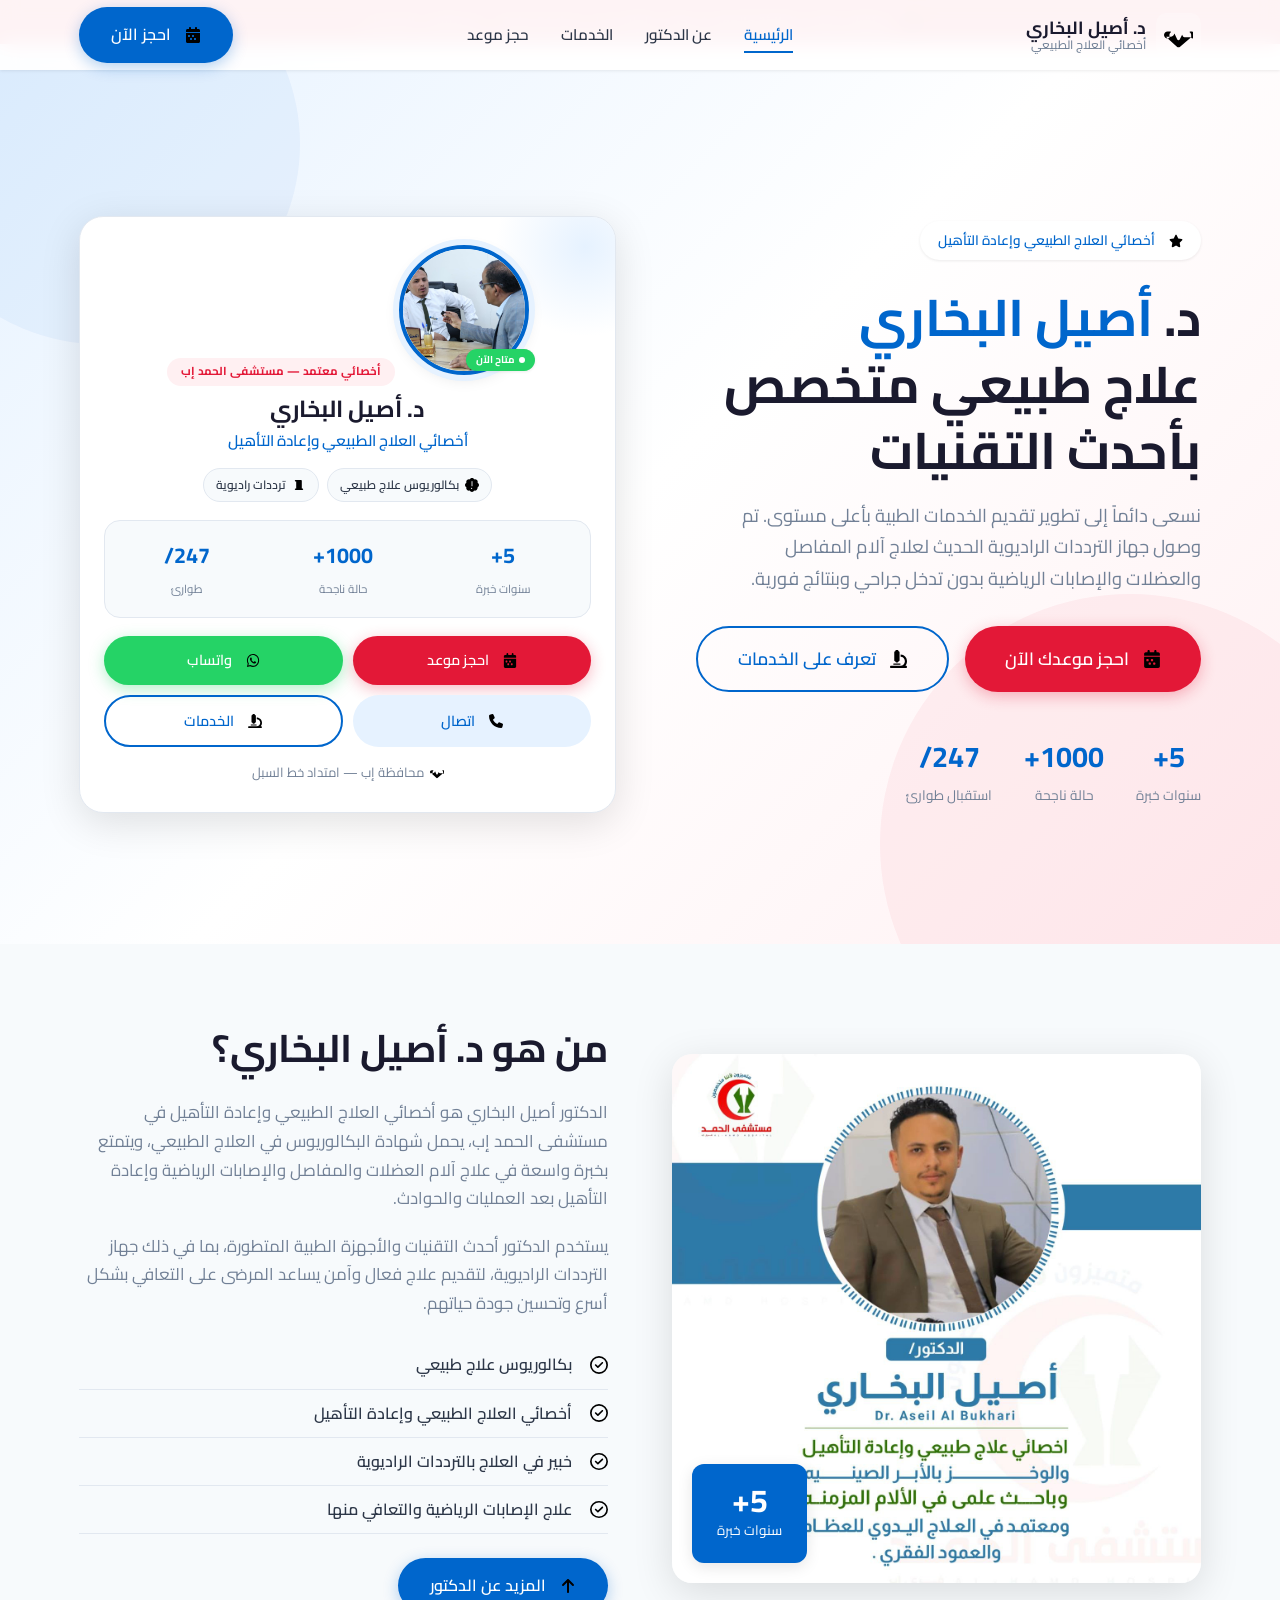
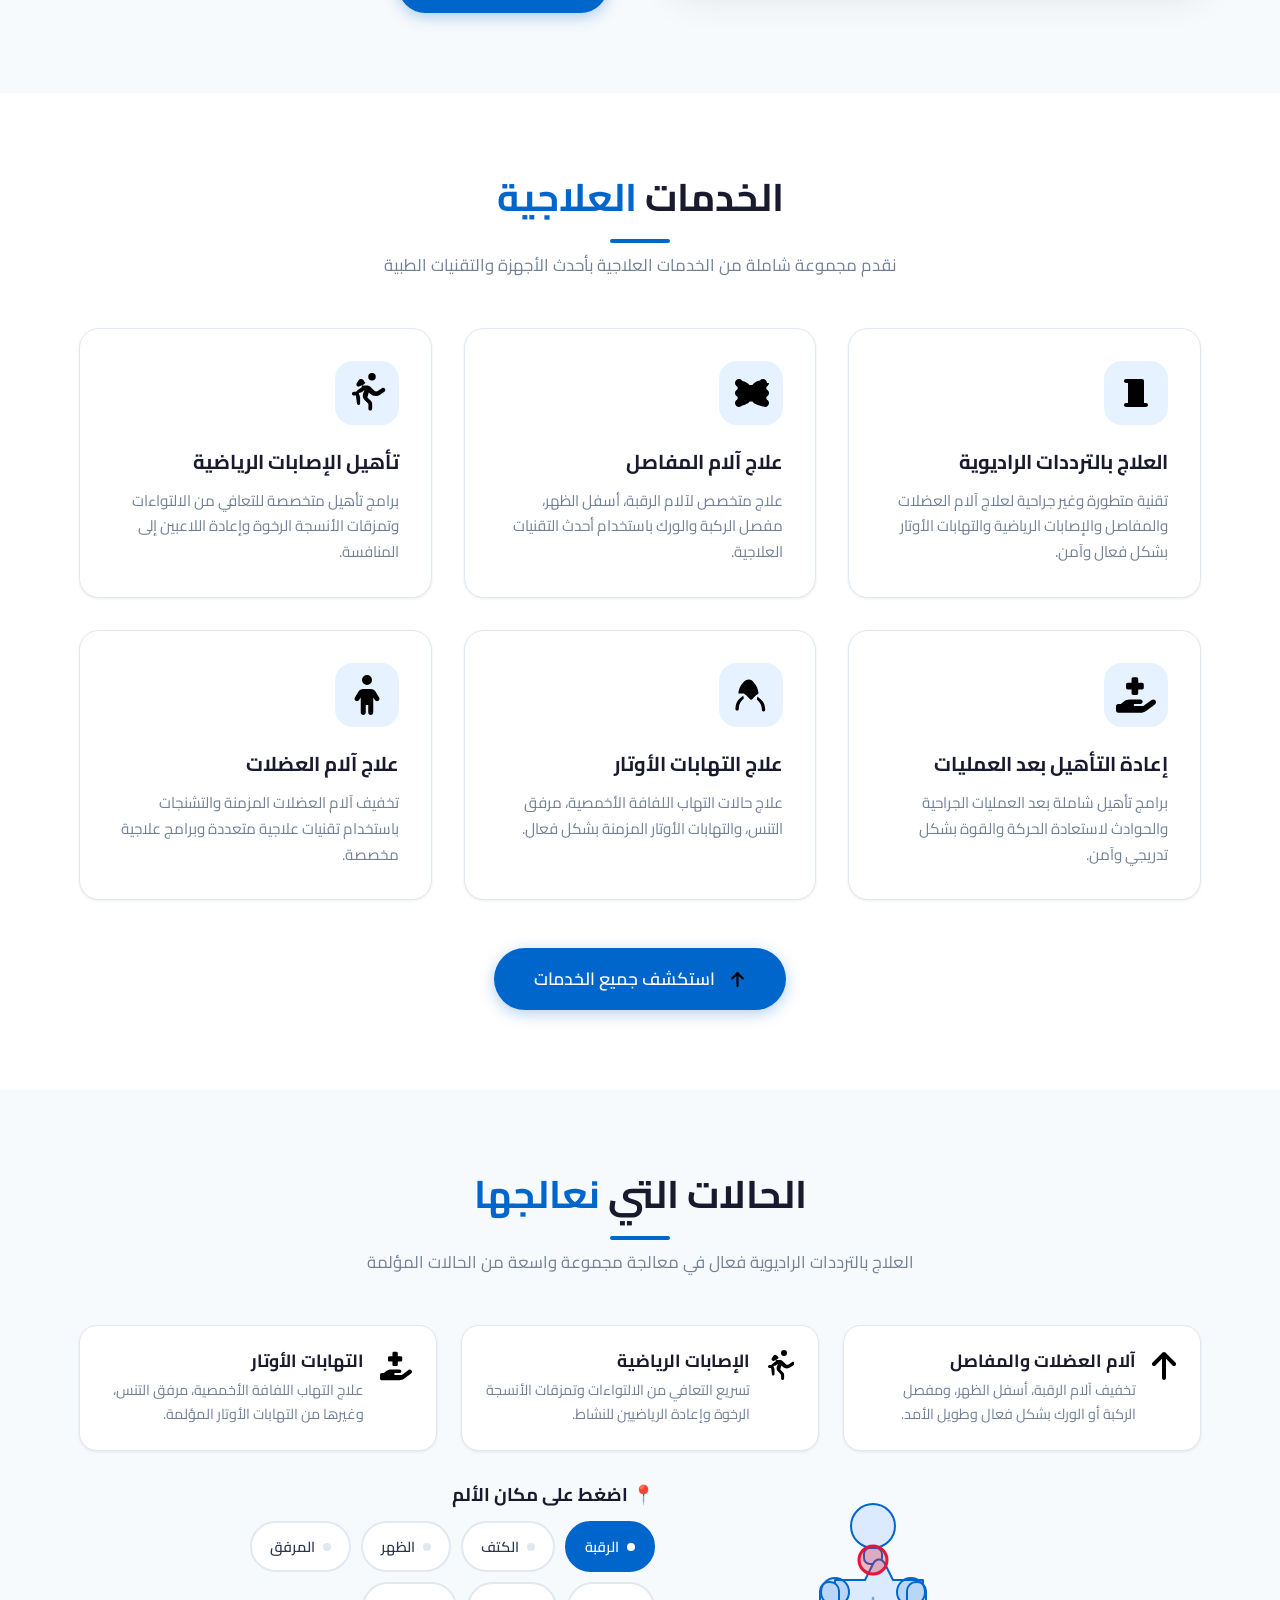
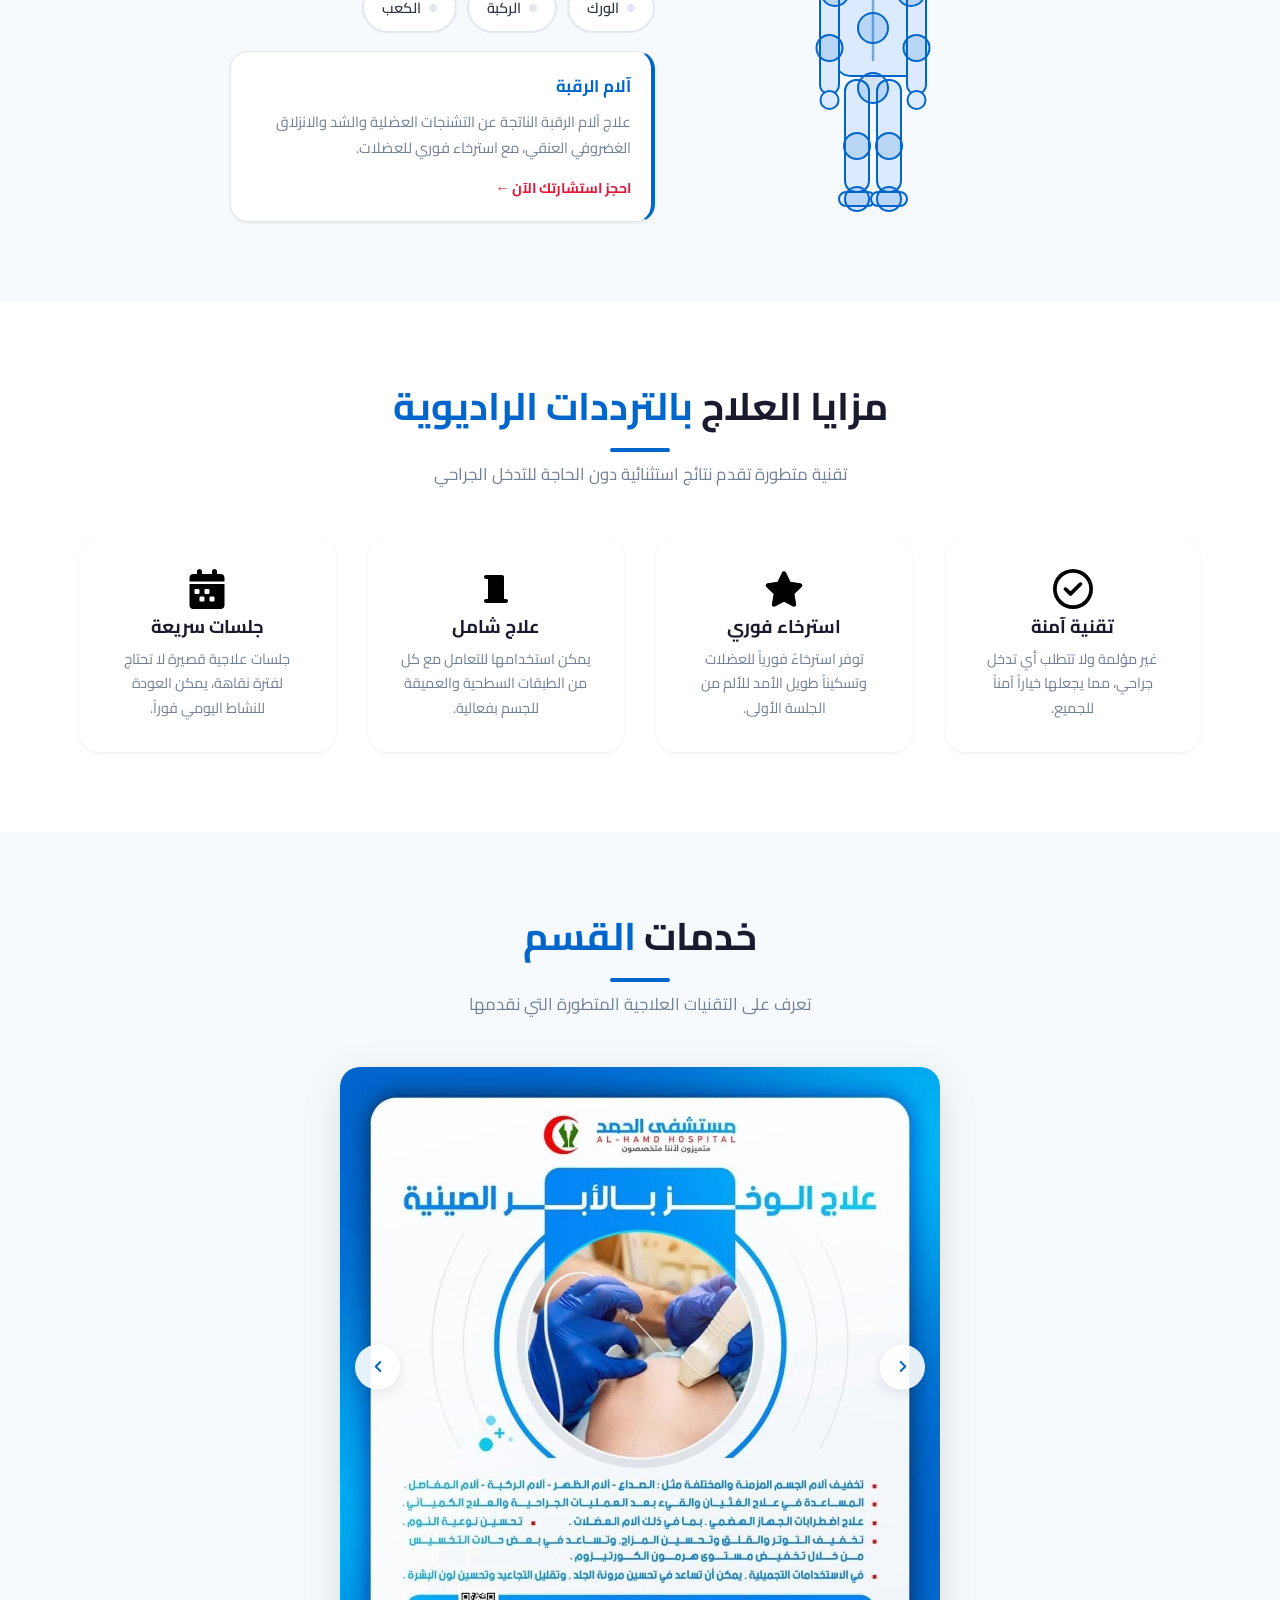
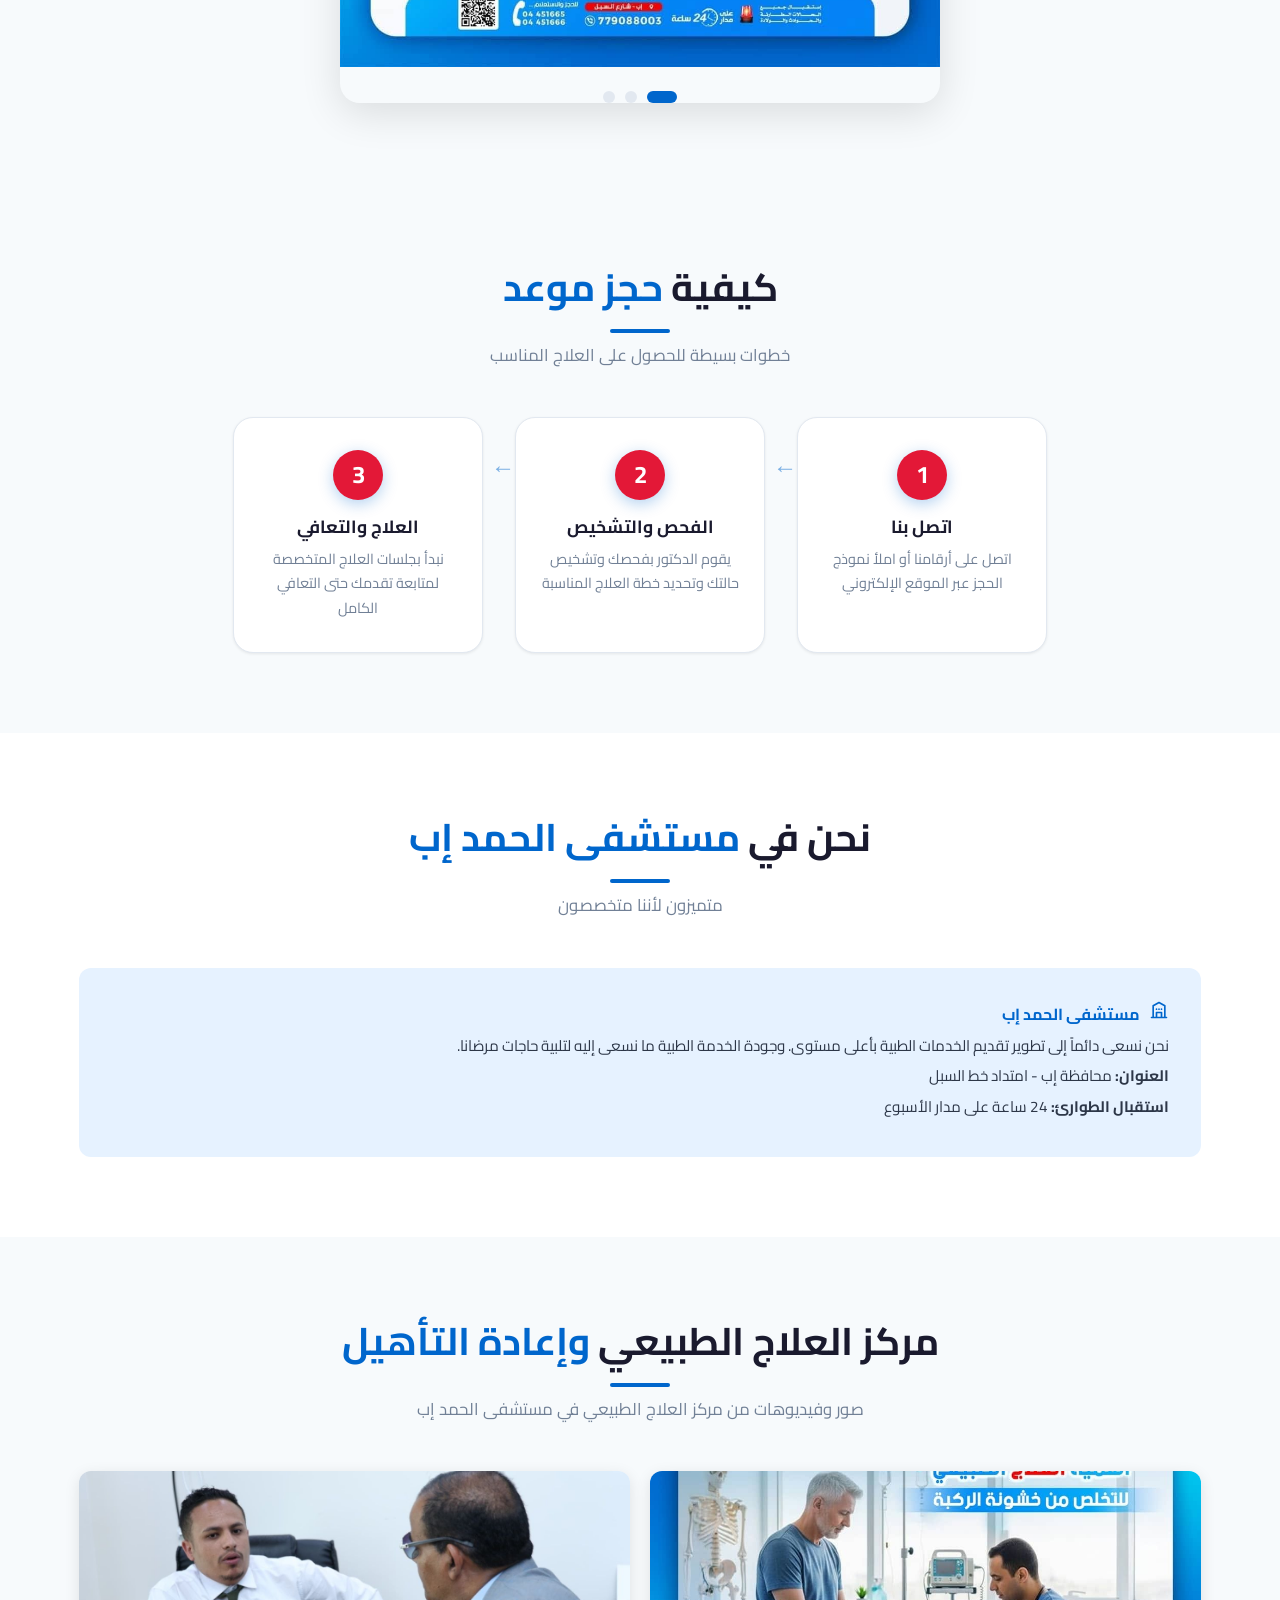
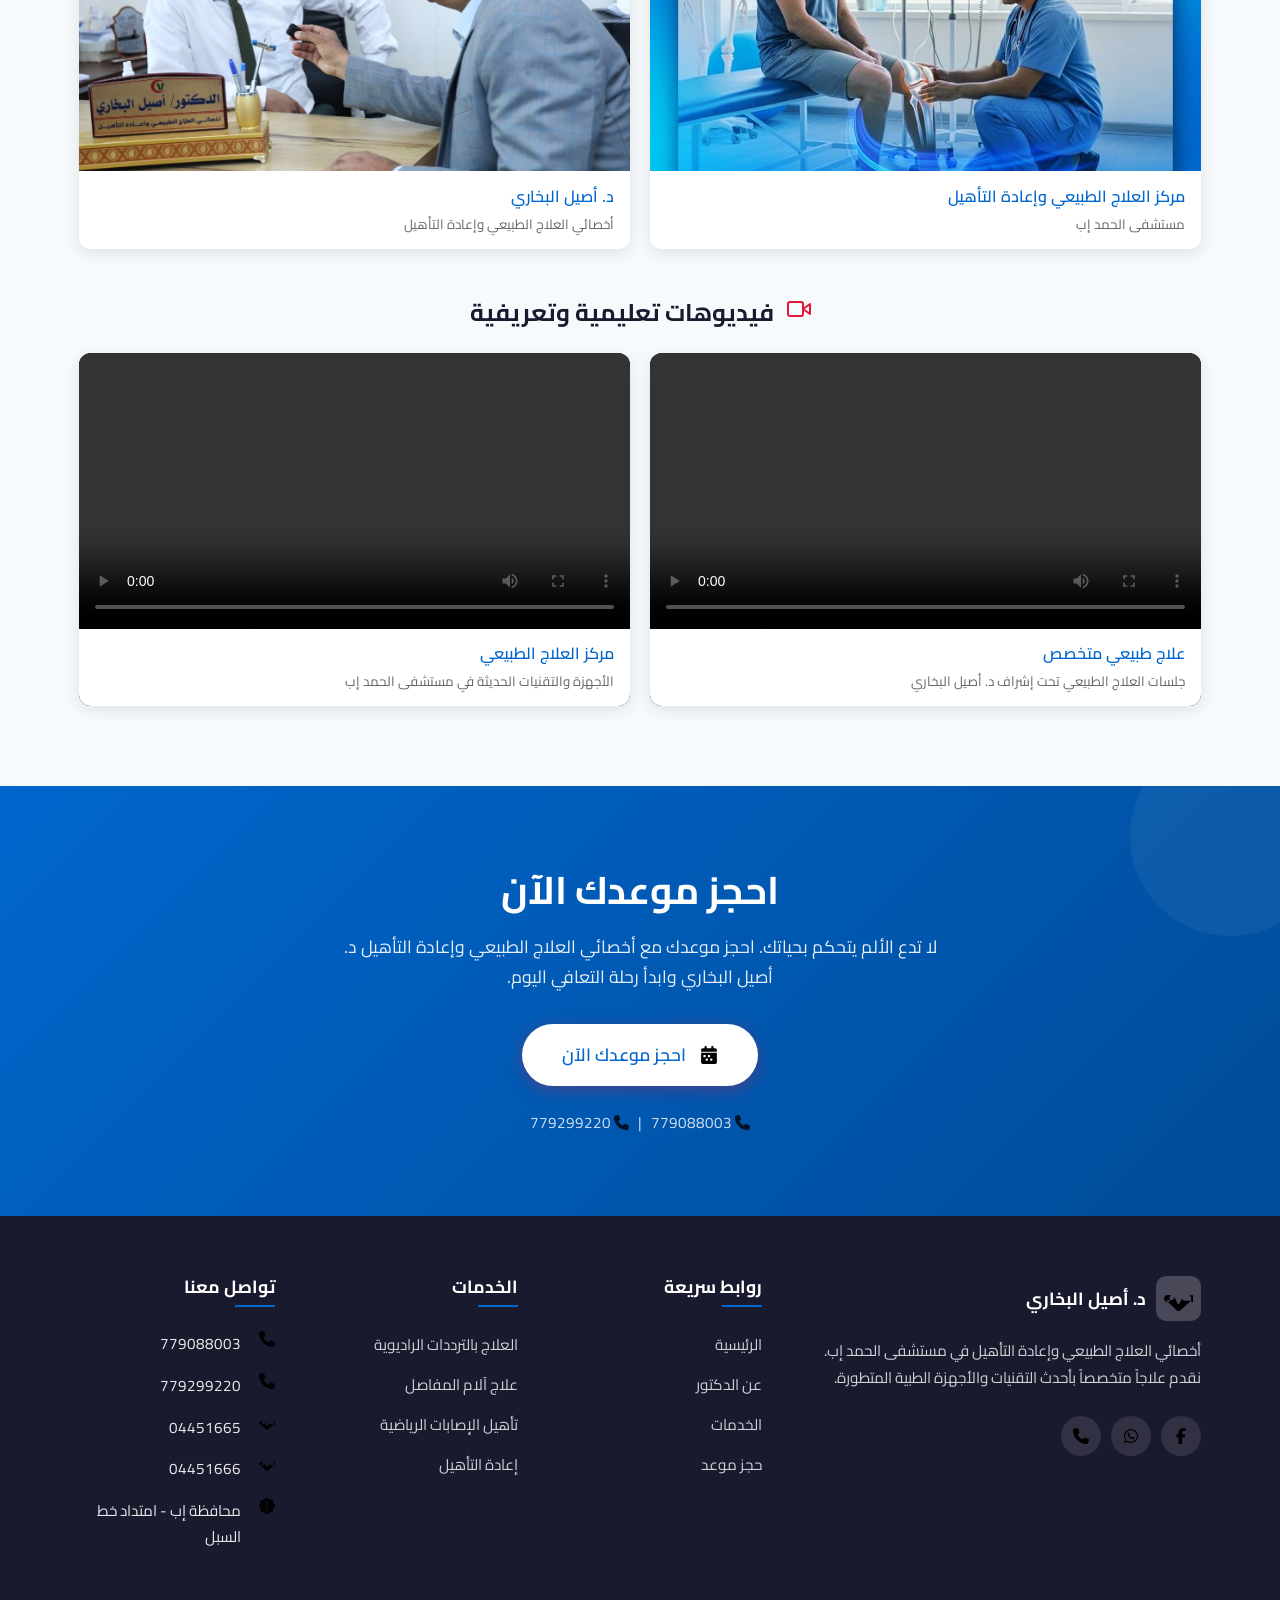
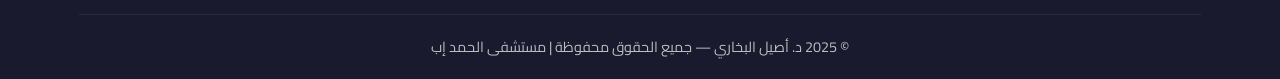
==== commit 8e30602d: "Mobile app UI/UX v2: bottom nav, drawer w/ dark mode, FAB, doctor card, interactive body map, bookin" ====
--- a/index.html
+++ b/index.html
@@ -3,6 +3,8 @@
 <head>
   <meta charset="UTF-8">
   <meta name="viewport" content="width=device-width, initial-scale=1.0">
+  <meta name="theme-color" content="#0066CC">
+  <link rel="manifest" href="manifest.json">
   <title>د. أصيل البخاري | أخصائي العلاج الطبيعي وإعادة التأهيل</title>
   <meta name="description" content="الدكتور أصيل البخاري - أخصائي العلاج الطبيعي وإعادة التأهيل في مستشفى الحمد إب. العلاج بالترددات الراديوية، آلام المفاصل، الإصابات الرياضية، إعادة التأهيل.">
   <link rel="preconnect" href="https://fonts.googleapis.com">
@@ -66,19 +68,47 @@
     </div>
   </header>
 
-  <!-- Mobile Navigation -->
+  <!-- Mobile Navigation (Drawer) -->
   <div class="mobile-overlay" id="mobileOverlay"></div>
-  <nav class="mobile-nav" id="mobileNav">
-    <a href="index.html" class="active">الرئيسية</a>
-    <a href="about.html">عن الدكتور</a>
-    <a href="services.html">الخدمات</a>
-    <a href="contact.html">حجز موعد</a>
-    <a href="about.html">عن الدكتور</a>
-    <a href="services.html">الخدمات</a>
-    <a href="contact.html">حجز موعد</a>
-    <a href="contact.html" class="btn btn-primary">
-      <img src="images/icons/calendar.svg" class="svg-icon" alt=""> احجز موعدك
-    </a>
+  <nav class="mobile-nav drawer" id="mobileNav">
+    <div class="drawer-header">
+      <img src="images/dr-aseel-photo.jpg" alt="د. أصيل البخاري" class="drawer-avatar">
+      <div>
+        <h3>د. أصيل البخاري</h3>
+        <span>أخصائي العلاج الطبيعي وإعادة التأهيل</span>
+      </div>
+    </div>
+    <div class="drawer-links">
+      <a href="index.html" class="active">
+        <svg xmlns="http://www.w3.org/2000/svg" viewBox="0 0 24 24" fill="none" stroke="currentColor" stroke-width="2" stroke-linecap="round" stroke-linejoin="round"><path d="M3 12l9-9 9 9"/><path d="M5 10v10a1 1 0 0 0 1 1h3a1 1 0 0 0 1-1v-4a1 1 0 0 1 1-1h2a1 1 0 0 1 1 1v4a1 1 0 0 0 1 1h3a1 1 0 0 0 1-1V10"/></svg>
+        الرئيسية
+      </a>
+      <a href="about.html">
+        <svg xmlns="http://www.w3.org/2000/svg" viewBox="0 0 24 24" fill="none" stroke="currentColor" stroke-width="2" stroke-linecap="round" stroke-linejoin="round"><path d="M20 21v-2a4 4 0 0 0-4-4H8a4 4 0 0 0-4 4v2"/><circle cx="12" cy="7" r="4"/></svg>
+        عن الدكتور
+      </a>
+      <a href="services.html">
+        <svg xmlns="http://www.w3.org/2000/svg" viewBox="0 0 24 24" fill="none" stroke="currentColor" stroke-width="2" stroke-linecap="round" stroke-linejoin="round"><path d="M22 12h-4l-3 9L9 3l-3 9H2"/></svg>
+        الخدمات والحالات
+      </a>
+      <a href="contact.html">
+        <svg xmlns="http://www.w3.org/2000/svg" viewBox="0 0 24 24" fill="none" stroke="currentColor" stroke-width="2" stroke-linecap="round" stroke-linejoin="round"><rect x="3" y="4" width="18" height="18" rx="2"/><path d="M16 2v4M8 2v4M3 10h18"/></svg>
+        حجز موعد
+      </a>
+    </div>
+    <div class="drawer-footer">
+      <button class="theme-toggle" id="themeToggle">
+        <span class="theme-toggle-icon"></span>
+        <span class="theme-toggle-label">الوضع الليلي</span>
+      </button>
+      <a href="tel:+967779088003" class="drawer-call">
+        <svg xmlns="http://www.w3.org/2000/svg" viewBox="0 0 24 24" fill="none" stroke="currentColor" stroke-width="2" stroke-linecap="round" stroke-linejoin="round"><path d="M22 16.92v3a2 2 0 0 1-2.18 2 19.79 19.79 0 0 1-8.63-3.07 19.5 19.5 0 0 1-6-6 19.79 19.79 0 0 1-3.07-8.67A2 2 0 0 1 4.11 2h3a2 2 0 0 1 2 1.72c.127.96.361 1.903.7 2.81a2 2 0 0 1-.45 2.11L8.09 9.91a16 16 0 0 0 6 6l1.27-1.27a2 2 0 0 1 2.11-.45c.907.339 1.85.573 2.81.7A2 2 0 0 1 22 16.92z"/></svg>
+        اتصل الآن
+      </a>
+      <a href="https://wa.me/967779088003" target="_blank" class="drawer-wa">
+        <img src="images/icons/whatsapp.svg" class="svg-icon" alt=""> واتساب مباشر
+      </a>
+    </div>
   </nav>
 
   <!-- Hero Section -->
@@ -120,16 +150,42 @@
           </div>
         </div>
       </div>
-      <div class="hero-image">
-        <img src="images/hero.jpg" alt="د. أصيل البخاري - أخصائي العلاج الطبيعي">
-        <div class="floating-card fc-1">
-          <img src="images/icons/certificate.svg" class="svg-icon" alt="">
-          <div>بكالوريوس علاج طبيعي</div>
-        </div>
-        <div class="floating-card fc-2">
-<img src="images/icons/heart-pulse.svg" class="svg-icon" alt="">
-          <div>تقنية آمنة وغير مؤلمة</div>
-        </div>
+      <div class="doctor-card" id="doctorCard">
+        <div class="dc-avatar-wrap">
+          <div class="dc-avatar">
+            <img src="images/dr-aseel-photo.jpg" alt="د. أصيل البخاري - أخصائي العلاج الطبيعي">
+          </div>
+          <span class="dc-online"><i></i> متاح الآن</span>
+        </div>
+        <span class="dc-flag">أخصائي معتمد — مستشفى الحمد إب</span>
+        <h3 class="dc-name">د. أصيل البخاري</h3>
+        <p class="dc-role">أخصائي العلاج الطبيعي وإعادة التأهيل</p>
+        <div class="dc-badges">
+          <span class="dc-badge"><img src="images/icons/certificate.svg" class="svg-icon" alt=""> بكالوريوس علاج طبيعي</span>
+          <span class="dc-badge"><img src="images/icons/wave-square.svg" class="svg-icon" alt=""> ترددات راديوية</span>
+        </div>
+        <div class="dc-stats">
+          <div><strong>+5</strong><span>سنوات خبرة</span></div>
+          <div><strong>1000+</strong><span>حالة ناجحة</span></div>
+          <div><strong>24/7</strong><span>طوارئ</span></div>
+        </div>
+        <div class="dc-actions">
+          <a href="contact.html" class="btn btn-accent">
+            <img src="images/icons/calendar.svg" class="svg-icon" alt=""> احجز موعد
+          </a>
+          <a href="https://wa.me/967779088003" target="_blank" class="btn dc-btn-wa">
+            <img src="images/icons/whatsapp.svg" class="svg-icon" alt=""> واتساب
+          </a>
+          <a href="tel:+967779088003" class="btn dc-btn-call">
+            <img src="images/icons/phone.svg" class="svg-icon" alt=""> اتصال
+          </a>
+          <a href="services.html" class="btn btn-outline">
+            <img src="images/icons/microscope.svg" class="svg-icon" alt=""> الخدمات
+          </a>
+        </div>
+        <p class="dc-loc">
+          <img src="images/icons/heart-pulse.svg" class="svg-icon" alt=""> محافظة إب — امتداد خط السبل
+        </p>
       </div>
     </div>
   </section>
@@ -246,6 +302,63 @@
           </div>
         </div>
       </div>
+
+      <!-- Interactive Body Map -->
+      <div class="body-map-wrap fade-in">
+        <div class="body-map">
+          <svg viewBox="0 0 300 330" role="img" aria-label="خريطة جسم تفاعلية — اضغط على منطقة الألم">
+            <!-- head -->
+            <circle class="body-figure-part" cx="150" cy="38" r="22"/>
+            <!-- neck -->
+            <rect class="body-figure-part" x="141" y="60" width="18" height="16" rx="6"/>
+            <!-- shoulders + torso -->
+            <path class="body-figure-part" d="M112 92 h30 l8 -16 c3 -6 9 -6 12 0 l8 16 h30 v80 c0 9 -7 16 -16 16 h-56 c-9 0 -16 -7 -16 -16 z"/>
+            <!-- spine -->
+            <line class="spine-line" x1="150" y1="110" x2="150" y2="172"/>
+            <!-- arms -->
+            <rect class="body-figure-part" x="97" y="94" width="19" height="112" rx="9"/>
+            <rect class="body-figure-part" x="184" y="94" width="19" height="112" rx="9"/>
+            <!-- hands -->
+            <circle class="body-figure-part" cx="106.5" cy="212" r="9"/>
+            <circle class="body-figure-part" cx="193.5" cy="212" r="9"/>
+            <!-- legs -->
+            <rect class="body-figure-part" x="122" y="192" width="24" height="112" rx="11"/>
+            <rect class="body-figure-part" x="154" y="192" width="24" height="112" rx="11"/>
+            <!-- feet -->
+            <rect class="body-figure-part" x="116" y="304" width="36" height="14" rx="7"/>
+            <rect class="body-figure-part" x="148" y="304" width="36" height="14" rx="7"/>
+            <!-- hotspots -->
+            <circle class="hotspot" data-part="neck" cx="150" cy="72" r="14"/>
+            <circle class="hotspot" data-part="shoulder" cx="112" cy="104" r="14"/>
+            <circle class="hotspot" data-part="shoulder" cx="188" cy="104" r="14"/>
+            <circle class="hotspot" data-part="back" cx="150" cy="140" r="15"/>
+            <circle class="hotspot" data-part="elbow" cx="106.5" cy="160" r="13"/>
+            <circle class="hotspot" data-part="elbow" cx="193.5" cy="160" r="13"/>
+            <circle class="hotspot" data-part="hip" cx="150" cy="200" r="15"/>
+            <circle class="hotspot" data-part="knee" cx="134" cy="258" r="13"/>
+            <circle class="hotspot" data-part="knee" cx="166" cy="258" r="13"/>
+            <circle class="hotspot" data-part="foot" cx="134" cy="311" r="12"/>
+            <circle class="hotspot" data-part="foot" cx="166" cy="311" r="12"/>
+          </svg>
+        </div>
+        <div class="body-map-panel">
+          <h4>📍 اضغط على مكان الألم</h4>
+          <div class="body-parts">
+            <button class="body-part" data-part="neck">الرقبة</button>
+            <button class="body-part" data-part="shoulder">الكتف</button>
+            <button class="body-part" data-part="back">الظهر</button>
+            <button class="body-part" data-part="elbow">المرفق</button>
+            <button class="body-part" data-part="hip">الورك</button>
+            <button class="body-part" data-part="knee">الركبة</button>
+            <button class="body-part" data-part="foot">الكعب</button>
+          </div>
+          <div class="body-detail" id="bodyDetail">
+            <h5 id="bdTitle">آلام الرقبة</h5>
+            <p id="bdText">علاج آلام الرقبة الناتجة عن التشنجات العضلية والشد والانزلاق الغضروفي العنقي، مع استرخاء فوري للعضلات.</p>
+            <a href="contact.html">احجز استشارتك الآن ←</a>
+          </div>
+        </div>
+      </div>
     </div>
   </section>
 
@@ -300,10 +413,10 @@
             </div>
           </div>
           <button class="slider-nav prev" id="sliderPrev" aria-label="الصورة السابقة">
-            <i class="fas fa-chevron-right"></i>
+            <span class="ci-svg"><svg xmlns="http://www.w3.org/2000/svg" viewBox="0 0 24 24" fill="none" stroke="currentColor" stroke-width="2.5" stroke-linecap="round" stroke-linejoin="round"><path d="M9 18l6-6-6-6"/></svg></span>
           </button>
           <button class="slider-nav next" id="sliderNext" aria-label="الصورة التالية">
-            <i class="fas fa-chevron-left"></i>
+            <span class="ci-svg"><svg xmlns="http://www.w3.org/2000/svg" viewBox="0 0 24 24" fill="none" stroke="currentColor" stroke-width="2.5" stroke-linecap="round" stroke-linejoin="round"><path d="M15 18l-6-6 6-6"/></svg></span>
           </button>
         </div>
         <div class="slider-dots" id="sliderDots">
@@ -349,7 +462,7 @@
       
       <div class="hospital-info fade-in">
         <div class="hospital-info-content">
-          <h4><i class="fas fa-hospital" style="color: var(--primary); margin-left: 8px;"></i> مستشفى الحمد إب</h4>
+          <h4><span class="ci-svg"><svg xmlns="http://www.w3.org/2000/svg" viewBox="0 0 24 24" fill="none" stroke="currentColor" stroke-width="2" stroke-linecap="round" stroke-linejoin="round"><path d="M3 21h18M5 21V7l7-4 7 4v14M9 21v-6h6v6M9 11h.01M15 11h.01M12 11h.01"/></svg></span> مستشفى الحمد إب</h4>
           <p>نحن نسعى دائماً إلى تطوير تقديم الخدمات الطبية بأعلى مستوى. وجودة الخدمة الطبية ما نسعى إليه لتلبية حاجات مرضانا.</p>
           <p><strong>العنوان:</strong> محافظة إب - امتداد خط السبل</p>
           <p><strong>استقبال الطوارئ:</strong> 24 ساعة على مدار الأسبوع</p>
@@ -387,8 +500,8 @@
       </div>
 
       <!-- Video Section -->
-      <h3 style="text-align: center; margin-top: 3rem; margin-bottom: 1.5rem; font-size: 1.5rem;">
-        <i class="fas fa-video" style="color: var(--accent); margin-left: 8px;"></i>
+      <h3 class="video-heading" style="text-align: center; margin-top: 3rem; margin-bottom: 1.5rem; font-size: 1.5rem;">
+        <span class="ci-svg"><svg xmlns="http://www.w3.org/2000/svg" viewBox="0 0 24 24" fill="none" stroke="currentColor" stroke-width="2" stroke-linecap="round" stroke-linejoin="round"><path d="M23 7l-7 5 7 5V7z"/><rect x="1" y="5" width="15" height="14" rx="2"/></svg></span>
         فيديوهات تعليمية وتعريفية
       </h3>
       <div class="gallery-grid" style="display: grid; grid-template-columns: repeat(auto-fit, minmax(350px, 1fr)); gap: 20px;">
@@ -481,6 +594,39 @@
     </div>
   </footer>
 
+  <!-- Floating Action Buttons -->
+  <div class="fab-container" id="fabContainer">
+    <a href="https://wa.me/967779088003" target="_blank" class="fab fab-action fab-wa" aria-label="واتساب">
+      <img src="images/icons/whatsapp.svg" class="svg-icon" alt="واتساب">
+    </a>
+    <a href="tel:+967779088003" class="fab fab-action fab-call" aria-label="اتصال">
+      <img src="images/icons/phone.svg" class="svg-icon" alt="اتصال">
+    </a>
+    <button class="fab fab-main" id="fabMain" aria-label="تواصل سريع">
+      <svg xmlns="http://www.w3.org/2000/svg" viewBox="0 0 24 24" fill="none" stroke="currentColor" stroke-width="2.5" stroke-linecap="round"><path d="M12 5v14M5 12h14"/></svg>
+    </button>
+  </div>
+
+  <!-- Bottom Navigation (mobile) -->
+  <nav class="bottom-nav" id="bottomNav">
+    <a href="index.html" class="bn-item active">
+      <svg xmlns="http://www.w3.org/2000/svg" viewBox="0 0 24 24" fill="none" stroke="currentColor" stroke-width="2" stroke-linecap="round" stroke-linejoin="round"><path d="M3 12l9-9 9 9"/><path d="M5 10v10a1 1 0 0 0 1 1h3a1 1 0 0 0 1-1v-4a1 1 0 0 1 1-1h2a1 1 0 0 1 1 1v4a1 1 0 0 0 1 1h3a1 1 0 0 0 1-1V10"/></svg>
+      الرئيسية
+    </a>
+    <a href="services.html" class="bn-item">
+      <svg xmlns="http://www.w3.org/2000/svg" viewBox="0 0 24 24" fill="none" stroke="currentColor" stroke-width="2" stroke-linecap="round" stroke-linejoin="round"><path d="M22 12h-4l-3 9L9 3l-3 9H2"/></svg>
+      الخدمات والحالات
+    </a>
+    <a href="contact.html" class="bn-item">
+      <svg xmlns="http://www.w3.org/2000/svg" viewBox="0 0 24 24" fill="none" stroke="currentColor" stroke-width="2" stroke-linecap="round" stroke-linejoin="round"><rect x="3" y="4" width="18" height="18" rx="2"/><path d="M16 2v4M8 2v4M3 10h18"/></svg>
+      حجز موعد
+    </a>
+    <a href="about.html" class="bn-item">
+      <svg xmlns="http://www.w3.org/2000/svg" viewBox="0 0 24 24" fill="none" stroke="currentColor" stroke-width="2" stroke-linecap="round" stroke-linejoin="round"><path d="M21 10c0 7-9 13-9 13s-9-6-9-13a9 9 0 0 1 18 0z"/><circle cx="12" cy="10" r="3"/></svg>
+      التواصل والعيادة
+    </a>
+  </nav>
+
   <button class="back-to-top" id="backToTop" aria-label="Back to top">
     <img src="images/icons/arrow-up.svg" class="svg-icon" alt="">
   </button>
--- a/css/style.css
+++ b/css/style.css
@@ -1593,3 +1593,350 @@
     left: 8px;
   }
 }
+
+/* ============================================
+   MOBILE APP UI — v2 (added 2026-08-07)
+   Bottom nav, drawer, FAB, dark mode, doctor
+   card, body map, booking wizard, polish
+   ============================================ */
+
+/* ---- Touch & interaction base ---- */
+* { -webkit-tap-highlight-color: transparent; }
+.btn, .bn-item, .fab, .service-card, .condition-item, .advantage-box,
+.contact-info-box, .info-card, .step, .body-part, .time-chip, .slider-nav,
+.back-to-top, .gallery-item { touch-action: manipulation; }
+.btn:active, .back-to-top:active, .fab:active { transform: scale(0.94); }
+.service-card:active, .advantage-box:active { transform: scale(0.98); }
+::selection { background: var(--primary); color: #fff; }
+
+/* ---- Dark mode (applied on <html data-theme="dark">) ---- */
+[data-theme="dark"] {
+  --primary: #5ea5ff;
+  --primary-dark: #3d8bf0;
+  --primary-light: #16294a;
+  --accent: #ff6b81;
+  --accent-light: #3c1822;
+  --dark: #e8ecf4;
+  --text: #cbd6e6;
+  --text-light: #8fa0b8;
+  --bg: #0d1424;
+  --bg-alt: #111c33;
+  --border: #22314d;
+  --shadow-sm: 0 1px 3px rgba(0,0,0,0.4);
+  --shadow: 0 4px 15px rgba(0,0,0,0.45);
+  --shadow-lg: 0 10px 40px rgba(0,0,0,0.55);
+}
+[data-theme="dark"] body { background: var(--bg); color: var(--text); }
+[data-theme="dark"] h1, [data-theme="dark"] h2, [data-theme="dark"] h3, [data-theme="dark"] h4 { color: var(--dark); }
+[data-theme="dark"] .hero { background: linear-gradient(135deg, #13233f 0%, var(--bg) 50%, #2a1520 100%); }
+[data-theme="dark"] .page-header { background: linear-gradient(135deg, #13233f 0%, var(--bg) 100%); }
+[data-theme="dark"] .service-card, [data-theme="dark"] .condition-item,
+[data-theme="dark"] .advantage-box, [data-theme="dark"] .testimonial-card,
+[data-theme="dark"] .contact-info-box, [data-theme="dark"] .contact-form,
+[data-theme="dark"] .info-card, [data-theme="dark"] .floating-card,
+[data-theme="dark"] .hero-badge, [data-theme="dark"] .step {
+  background: #16213a;
+  border-color: var(--border);
+}
+[data-theme="dark"] .header { background: rgba(13,20,36,0.92); }
+[data-theme="dark"] .form-group input, [data-theme="dark"] .form-group textarea,
+[data-theme="dark"] .form-group select { background: #0d1424; color: var(--text); border-color: var(--border); }
+[data-theme="dark"] .form-group input:focus, [data-theme="dark"] .form-group textarea:focus,
+[data-theme="dark"] .form-group select:focus { background: #16213a; }
+[data-theme="dark"] .gallery-item div[style*="background: white"] { background: #16213a !important; }
+[data-theme="dark"] .gallery-item small { color: var(--text-light) !important; }
+[data-theme="dark"] .gallery-item p { color: var(--primary) !important; }
+[data-theme="dark"] .slider-nav { background: rgba(22,33,58,0.92); }
+[data-theme="dark"] .slider-slide img { background: linear-gradient(135deg, #16213a 0%, #0d1424 100%); }
+[data-theme="dark"] .hospital-info { background: var(--primary-light); }
+[data-theme="dark"] .footer { background: #0a0f1c; }
+[data-theme="dark"] .cta-section { background: linear-gradient(135deg, #1b3f6e 0%, #143055 100%); }
+[data-theme="dark"] .doctor-sidebar img { border-color: var(--primary-light); }
+[data-theme="dark"] .body-figure-part { fill: #1c3a5e; stroke: #3d6ea8; }
+[data-theme="dark"] .bottom-nav { background: rgba(13,20,36,0.95); }
+[data-theme="dark"] .wizard-review { background: #0d1424; }
+[data-theme="dark"] .time-chip { background: #0d1424; color: var(--text); }
+[data-theme="dark"] .drawer-wa { background: #0f2b1e; color: #25D366; }
+[data-theme="dark"] .emergency-banner { background: #b3122f; }
+/* smooth theme switch */
+body, .header, .service-card, .condition-item, .advantage-box, .contact-info-box,
+.contact-form, .info-card, .bottom-nav, .footer, .step, .hero-badge {
+  transition: background-color 0.35s ease, color 0.35s ease, border-color 0.35s ease;
+}
+
+/* ---- Header: mobile overlap fix ---- */
+.header .container > .btn { flex-shrink: 0; }
+@media (max-width: 768px) {
+  .header .container { height: 58px; gap: 8px; }
+  .header .container > .btn { display: none; } /* hide header CTA → no overlap w/ logo */
+  .header .logo { gap: 8px; min-width: 0; }
+  .header .logo-text { font-size: 0.95rem; line-height: 1.15; white-space: nowrap; overflow: hidden; text-overflow: ellipsis; max-width: 52vw; }
+  .header .logo-text small { font-size: 0.62rem; }
+  .header .logo-icon { width: 38px; height: 38px; }
+  .header .logo-icon .svg-icon { width: 1.4rem !important; height: 1.4rem !important; }
+  .mobile-toggle { font-size: 1.35rem; padding: 4px; }
+}
+
+/* ---- Bottom Navigation (mobile) ---- */
+.bottom-nav {
+  position: fixed; bottom: 0; left: 0; right: 0; z-index: 1002;
+  height: 64px; background: var(--bg); border-top: 1px solid var(--border);
+  box-shadow: 0 -4px 20px rgba(0,0,0,0.08);
+  display: none; justify-content: space-around; align-items: center;
+  padding: 4px 6px calc(4px + env(safe-area-inset-bottom));
+}
+.bn-item {
+  display: flex; flex-direction: column; align-items: center; justify-content: center;
+  gap: 3px; font-size: 0.68rem; font-weight: 600; color: var(--text-light);
+  padding: 6px 14px; border-radius: 14px; transition: var(--transition);
+  position: relative;
+}
+.bn-item svg { width: 22px; height: 22px; }
+.bn-item.active { color: var(--primary); background: var(--primary-light); }
+.bn-item.active svg { transform: scale(1.08); }
+@media (max-width: 768px) {
+  .bottom-nav { display: flex; }
+  body { padding-bottom: 70px; }
+  .back-to-top { bottom: 84px; }
+}
+
+/* ---- Drawer (redesigned mobile menu) ---- */
+.drawer {
+  width: min(330px, 86%); max-width: none; height: 100vh;
+  display: flex; flex-direction: column; padding: 0;
+  background: var(--bg); overflow: hidden;
+  border-radius: 0; box-shadow: -8px 0 40px rgba(0,0,0,0.25);
+}
+.drawer-header {
+  background: linear-gradient(135deg, var(--primary) 0%, var(--primary-dark) 100%);
+  padding: 28px 20px 24px; color: #fff; display: flex; align-items: center; gap: 14px;
+  position: relative; overflow: hidden;
+}
+.drawer-header::after {
+  content: ''; position: absolute; top: -40px; left: -40px; width: 120px; height: 120px;
+  background: rgba(255,255,255,0.08); border-radius: 50%;
+}
+.drawer-avatar {
+  width: 62px; height: 62px; border-radius: 50%; object-fit: cover;
+  border: 3px solid rgba(255,255,255,0.45); box-shadow: var(--shadow); flex-shrink: 0;
+}
+.drawer-header h3 { color: #fff; font-size: 1.1rem; margin-bottom: 2px; }
+.drawer-header span { font-size: 0.75rem; opacity: 0.9; display: block; }
+.drawer-links { flex: 1; overflow-y: auto; padding: 14px 0; }
+.drawer-links a {
+  display: flex; align-items: center; gap: 12px; padding: 14px 22px;
+  font-size: 1.02rem; font-weight: 600; color: var(--text);
+  border-bottom: 1px solid var(--border); transition: var(--transition);
+  border-right: 3px solid transparent;
+}
+.drawer-links a svg { width: 20px; height: 20px; color: var(--primary); flex-shrink: 0; }
+.drawer-links a:hover, .drawer-links a.active { color: var(--primary); background: var(--primary-light); border-right-color: var(--primary); }
+.drawer-footer { padding: 14px 16px calc(16px + env(safe-area-inset-bottom)); border-top: 1px solid var(--border); display: grid; gap: 10px; }
+.theme-toggle, .drawer-call, .drawer-wa {
+  display: flex; align-items: center; justify-content: center; gap: 8px;
+  padding: 12px; border-radius: 12px; font-weight: 700; font-size: 0.92rem;
+  border: none; cursor: pointer; font-family: inherit; transition: var(--transition);
+}
+.theme-toggle { background: var(--bg-alt); color: var(--text); }
+.theme-toggle:active { transform: scale(0.97); }
+.drawer-call { background: var(--primary-light); color: var(--primary); }
+.drawer-wa { background: #e6f9ee; color: #128C7E; }
+.theme-toggle svg, .drawer-call svg, .drawer-wa svg { width: 18px; height: 18px; }
+
+/* ---- Floating Action Buttons (WhatsApp + Call) ---- */
+.fab-container { position: fixed; bottom: 90px; left: 18px; z-index: 1001; display: flex; flex-direction: column; align-items: center; gap: 12px; }
+.fab {
+  width: 54px; height: 54px; border-radius: 50%; border: none; cursor: pointer;
+  display: flex; align-items: center; justify-content: center;
+  box-shadow: 0 6px 20px rgba(0,0,0,0.25); transition: var(--transition);
+  color: #fff;
+}
+.fab svg { width: 24px; height: 24px; }
+.fab-main { background: var(--accent); z-index: 2; }
+.fab-main svg { transition: transform 0.3s ease; }
+.fab-container.open .fab-main svg { transform: rotate(45deg); }
+.fab-action {
+  position: absolute; bottom: 62px; opacity: 0; transform: scale(0.4) translateY(14px);
+  pointer-events: none; transition: all 0.3s cubic-bezier(0.34, 1.56, 0.64, 1);
+}
+.fab-action:nth-child(2) { bottom: 62px; }
+.fab-action:nth-child(3) { bottom: 124px; }
+.fab-container.open .fab-action { opacity: 1; transform: scale(1) translateY(0); pointer-events: auto; }
+.fab-wa { background: #25D366; }
+.fab-call { background: var(--primary); }
+.fab:hover { transform: translateY(-3px) scale(1.05); }
+@media (min-width: 769px) { .fab-container { display: none; } }
+
+/* ---- Doctor Card (replaces static poster) ---- */
+.doctor-card {
+  background: var(--bg); border-radius: 24px; padding: 28px 24px;
+  box-shadow: var(--shadow-lg); border: 1px solid var(--border);
+  position: relative; overflow: hidden; text-align: center;
+  animation: fadeInLeft 1s ease 0.3s both;
+}
+.doctor-card::before {
+  content: ''; position: absolute; top: -60px; right: -60px; width: 180px; height: 180px;
+  background: radial-gradient(circle, var(--primary-light) 0%, transparent 70%);
+  pointer-events: none;
+}
+.dc-avatar-wrap { position: relative; display: inline-block; margin-bottom: 16px; }
+.dc-avatar {
+  width: 130px; height: 130px; border-radius: 50%; overflow: hidden;
+  border: 4px solid var(--primary); box-shadow: 0 0 0 6px var(--primary-light), var(--shadow);
+  margin: 0 auto; position: relative;
+}
+.dc-avatar img { width: 100%; height: 100%; object-fit: cover; display: block; }
+.dc-online {
+  position: absolute; bottom: 4px; right: -6px; background: #25D366; color: #fff;
+  font-size: 0.62rem; font-weight: 700; padding: 3px 10px; border-radius: 50px;
+  box-shadow: var(--shadow-sm); display: flex; align-items: center; gap: 4px; white-space: nowrap;
+}
+.dc-online i { width: 6px; height: 6px; background: #fff; border-radius: 50%; display: inline-block; animation: pulse 1.6s infinite; }
+.dc-flag {
+  display: inline-block; background: var(--accent-light); color: var(--accent);
+  font-size: 0.72rem; font-weight: 700; padding: 4px 14px; border-radius: 50px; margin-bottom: 8px;
+}
+.dc-name { font-size: 1.45rem; margin-bottom: 4px; }
+.dc-role { color: var(--primary); font-weight: 600; font-size: 0.95rem; margin-bottom: 14px; }
+.dc-badges { display: flex; flex-wrap: wrap; gap: 8px; justify-content: center; margin-bottom: 18px; }
+.dc-badge {
+  display: inline-flex; align-items: center; gap: 6px; background: var(--bg-alt);
+  border: 1px solid var(--border); border-radius: 50px; padding: 6px 12px;
+  font-size: 0.75rem; font-weight: 600; color: var(--text);
+}
+.dc-badge .svg-icon { width: 14px; height: 14px; fill: var(--primary); }
+.dc-stats { display: flex; justify-content: space-around; background: var(--bg-alt); border-radius: 16px; padding: 16px 8px; margin-bottom: 18px; border: 1px solid var(--border); }
+.dc-stats div { text-align: center; }
+.dc-stats strong { display: block; font-size: 1.35rem; color: var(--primary); }
+.dc-stats span { font-size: 0.72rem; color: var(--text-light); }
+.dc-actions { display: grid; grid-template-columns: 1fr 1fr; gap: 10px; margin-bottom: 14px; }
+.dc-actions .btn { padding: 12px 10px; font-size: 0.9rem; }
+.dc-actions .dc-btn-wa { background: #25D366; color: #fff; box-shadow: 0 4px 15px rgba(37,211,102,0.35); }
+.dc-actions .dc-btn-wa:hover { background: #1fb457; }
+.dc-actions .dc-btn-call { background: var(--primary-light); color: var(--primary); border: 2px solid transparent; }
+.dc-loc { display: flex; align-items: center; justify-content: center; gap: 6px; font-size: 0.82rem; color: var(--text-light); }
+.dc-loc .svg-icon { width: 14px; height: 14px; fill: var(--accent); }
+
+/* ---- Interactive Body Map ---- */
+.body-map-wrap { display: grid; grid-template-columns: 1fr 1.2fr; gap: 2.5rem; align-items: center; max-width: 820px; margin: 2rem auto 0; }
+.body-map { max-width: 330px; margin: 0 auto; position: relative; }
+.body-map svg { width: 100%; height: auto; display: block; }
+.body-figure-part { fill: #dbeafe; stroke: var(--primary); stroke-width: 2; stroke-linejoin: round; transition: fill 0.3s ease; }
+.body-map svg .spine-line { stroke: var(--primary); stroke-width: 2.5; stroke-linecap: round; opacity: 0.5; }
+.hotspot {
+  fill: rgba(0,102,204,0.15); stroke: var(--primary); stroke-width: 2;
+  cursor: pointer; transition: all 0.25s ease;
+}
+.hotspot:hover { fill: rgba(0,102,204,0.35); stroke-width: 3; }
+.hotspot.active { fill: rgba(227,24,55,0.3); stroke: var(--accent); stroke-width: 3; animation: hotspotPulse 1.6s ease infinite; }
+@keyframes hotspotPulse {
+  0%, 100% { r: 13; }
+  50% { r: 17; }
+}
+.body-map-panel h4 { margin-bottom: 14px; font-size: 1.15rem; }
+.body-parts { display: flex; flex-wrap: wrap; gap: 10px; margin-bottom: 18px; }
+.body-part {
+  padding: 10px 18px; border: 2px solid var(--border); border-radius: 50px;
+  background: var(--bg); color: var(--text); font-family: inherit; font-size: 0.9rem;
+  font-weight: 600; cursor: pointer; transition: var(--transition); display: inline-flex; align-items: center; gap: 8px;
+}
+.body-part::before { content: ''; width: 8px; height: 8px; border-radius: 50%; background: var(--border); transition: var(--transition); }
+.body-part:hover { border-color: var(--primary); color: var(--primary); }
+.body-part.active { background: var(--primary); border-color: var(--primary); color: #fff; }
+.body-part.active::before { background: #fff; }
+.body-detail {
+  background: var(--bg); border: 1px solid var(--border); border-radius: 18px;
+  padding: 20px; box-shadow: var(--shadow-sm); min-height: 130px;
+  border-right: 4px solid var(--primary);
+}
+.body-detail h5 { color: var(--primary); font-size: 1.05rem; margin-bottom: 8px; }
+.body-detail p { font-size: 0.92rem; color: var(--text-light); margin-bottom: 12px; line-height: 1.8; }
+.body-detail a { display: inline-flex; align-items: center; gap: 6px; font-weight: 700; font-size: 0.88rem; color: var(--accent); }
+@media (max-width: 900px) {
+  .body-map-wrap { grid-template-columns: 1fr; gap: 1.5rem; }
+}
+
+/* ---- Booking wizard ---- */
+.wizard-progress { display: flex; gap: 8px; margin-bottom: 2rem; }
+.wizard-progress .wp { flex: 1; text-align: center; }
+.wizard-progress .wp-bar { height: 6px; border-radius: 3px; background: var(--border); margin-bottom: 6px; position: relative; overflow: hidden; }
+.wizard-progress .wp-bar::after { content: ''; position: absolute; inset: 0; background: var(--primary); transform: scaleX(0); transform-origin: right; transition: transform 0.4s ease; }
+.wizard-progress .wp.active .wp-bar::after { transform: scaleX(1); }
+.wizard-progress .wp.done .wp-bar::after { transform: scaleX(1); }
+.wizard-progress .wp span { font-size: 0.7rem; font-weight: 600; color: var(--text-light); }
+.wizard-progress .wp.active span, .wizard-progress .wp.done span { color: var(--primary); }
+.wizard-panel { display: none; animation: fadeInUp 0.4s ease; }
+.wizard-panel.active { display: block; }
+.wizard-nav { display: flex; justify-content: space-between; gap: 12px; margin-top: 2rem; }
+.wizard-nav .btn { flex: 1; }
+.wizard-nav .btn-wizard-back { background: var(--bg-alt); color: var(--text); border: 2px solid var(--border); box-shadow: none; }
+.wizard-nav .btn-wizard-back:hover { background: var(--border); }
+.time-chips { display: flex; flex-wrap: wrap; gap: 10px; }
+.time-chip {
+  padding: 11px 18px; border: 2px solid var(--border); border-radius: 50px;
+  background: var(--bg-alt); color: var(--text); font-family: inherit; font-weight: 600;
+  font-size: 0.88rem; cursor: pointer; transition: var(--transition); flex: 1 0 40%;
+  text-align: center;
+}
+.time-chip.selected { background: var(--primary); color: #fff; border-color: var(--primary); box-shadow: 0 4px 12px rgba(0,102,204,0.3); }
+.wizard-review { background: var(--bg-alt); border-radius: 16px; padding: 1.2rem 1.4rem; margin-bottom: 1.2rem; border: 1px solid var(--border); }
+.wizard-review li { display: flex; justify-content: space-between; gap: 10px; padding: 9px 0; border-bottom: 1px dashed var(--border); font-size: 0.92rem; }
+.wizard-review li:last-child { border-bottom: none; }
+.wizard-review li span:first-child { color: var(--text-light); font-weight: 600; }
+.wizard-review li span:last-child { font-weight: 700; color: var(--text); text-align: left; }
+.btn-wa-submit { background: #25D366; color: #fff; box-shadow: 0 4px 15px rgba(37,211,102,0.35); }
+.btn-wa-submit:hover { background: #1fb457; transform: translateY(-2px); }
+.btn-wa-submit .svg-icon { width: 1.1em; height: 1.1em; fill: #fff; }
+
+/* ---- Icon containers for inline SVG (replacing FA) ---- */
+.ci-svg { display: inline-flex; align-items: center; justify-content: center; flex-shrink: 0; }
+.condition-item .ci-svg {
+  width: 45px; height: 45px; background: var(--accent-light); color: var(--accent);
+  border-radius: 50%; font-size: 1.1rem;
+}
+.condition-item .ci-svg svg { width: 22px; height: 22px; }
+.advantage-box .ci-svg { font-size: 2.5rem; color: var(--primary); margin-bottom: 1rem; width: 100%; }
+.advantage-box .ci-svg svg { width: 1em; height: 1em; }
+.service-icon .ci-svg svg { width: 30px; height: 30px; color: var(--primary); }
+.service-card:hover .service-icon .ci-svg svg { color: #fff; }
+.info-card .ci-svg svg { width: 20px; height: 20px; color: var(--primary); vertical-align: middle; margin-left: 6px; }
+.credentials-list li .ci-svg svg { width: 18px; height: 18px; color: var(--primary); flex-shrink: 0; }
+h4 .ci-svg svg { width: 20px; height: 20px; color: var(--primary); vertical-align: middle; margin-left: 6px; }
+.slider-nav .ci-svg svg { width: 18px; height: 18px; }
+.slider-nav .ci-svg { font-size: 1.2rem; }
+.hospital-info-content h4 .ci-svg svg { color: var(--primary); }
+.cta-section h2 .ci-svg svg { color: #fff; }
+.video-heading .ci-svg svg { width: 24px; height: 24px; color: var(--accent); vertical-align: middle; margin-left: 8px; }
+#formSuccess .ci-svg svg { width: 48px; height: 48px; color: var(--primary); margin-bottom: 1rem; }
+body .contact-info-box .ci-svg { width: 50px; height: 50px; background: var(--primary-light); color: var(--primary); border-radius: 50%; font-size: 1.2rem; margin-bottom: 1rem; }
+body .contact-info-box .ci-svg svg { width: 24px; height: 24px; }
+
+/* ---- Card polish: radius, shadows, micro-interactions ---- */
+.service-card { border-radius: 20px; }
+.service-card:hover { transform: translateY(-10px) scale(1.01); box-shadow: var(--shadow-lg); }
+.service-icon { width: 64px; height: 64px; border-radius: 18px; background: var(--primary-light); }
+.service-card:hover .service-icon { transform: rotate(-8deg) scale(1.08); border-radius: 22px; }
+.service-card .service-icon .svg-icon, .service-card .ci-svg svg { transition: transform 0.3s ease; }
+.condition-item { border-radius: 18px; border: 1px solid var(--border); }
+.condition-item:hover { transform: translateX(-6px); border-color: var(--primary-light); }
+.advantage-box { border-radius: 20px; }
+.info-card { border-radius: 16px; }
+.contact-info-box { border-radius: 18px; }
+.contact-form { border-radius: 22px; }
+.gallery-item { border-radius: 18px; }
+.step { background: var(--bg); border: 1px solid var(--border); border-radius: 20px; padding: 2rem 1.5rem; box-shadow: var(--shadow-sm); transition: var(--transition); }
+.step:hover { transform: translateY(-6px); box-shadow: var(--shadow); }
+.step-num { background: linear-gradient(135deg, var(--primary), var(--primary-dark)); }
+
+/* ---- Ripple micro-interaction ---- */
+.ripple { position: relative; overflow: hidden; }
+.ripple-wave {
+  position: absolute; border-radius: 50%; background: rgba(255,255,255,0.5);
+  transform: scale(0); animation: rippleAnim 0.6s ease-out; pointer-events: none;
+}
+@keyframes rippleAnim { to { transform: scale(4); opacity: 0; } }
+
+/* ---- Reduced motion ---- */
+@media (prefers-reduced-motion: reduce) {
+  *, *::before, *::after { animation-duration: 0.01ms !important; transition-duration: 0.01ms !important; }
+}
